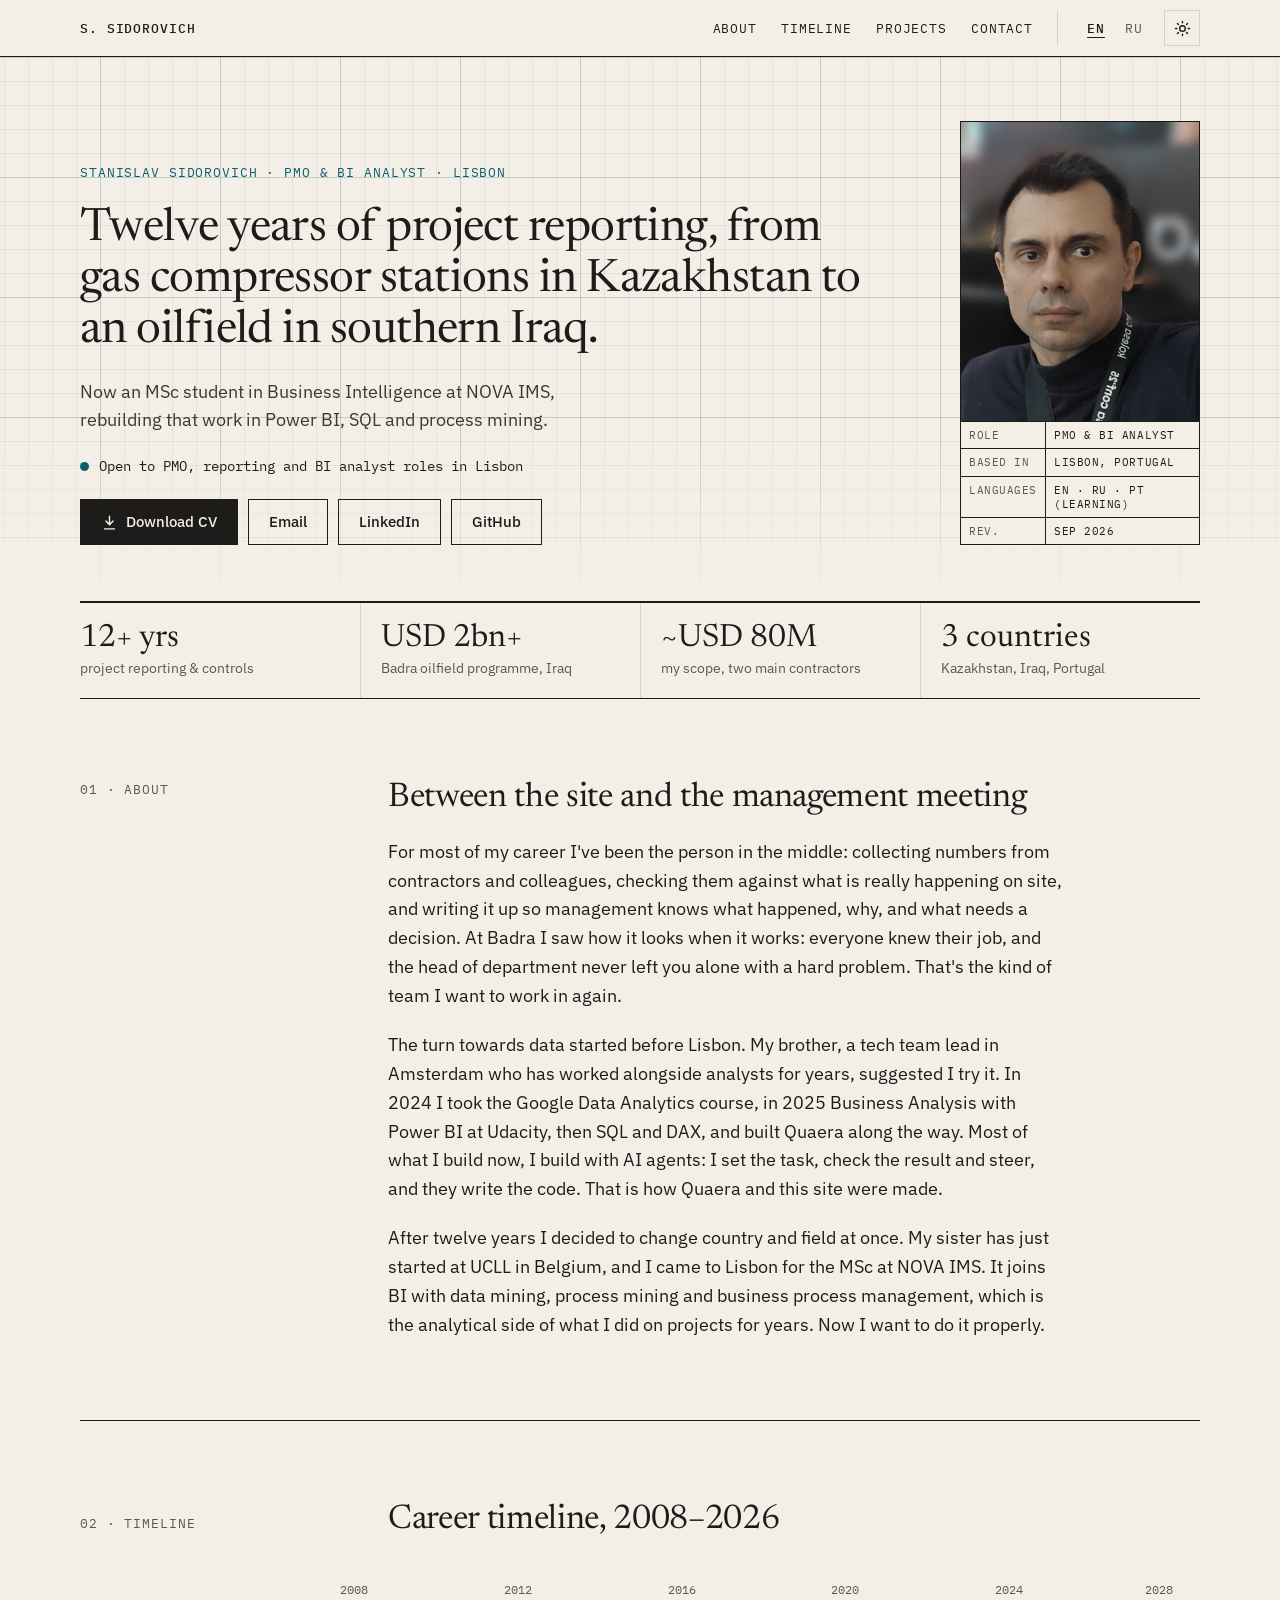
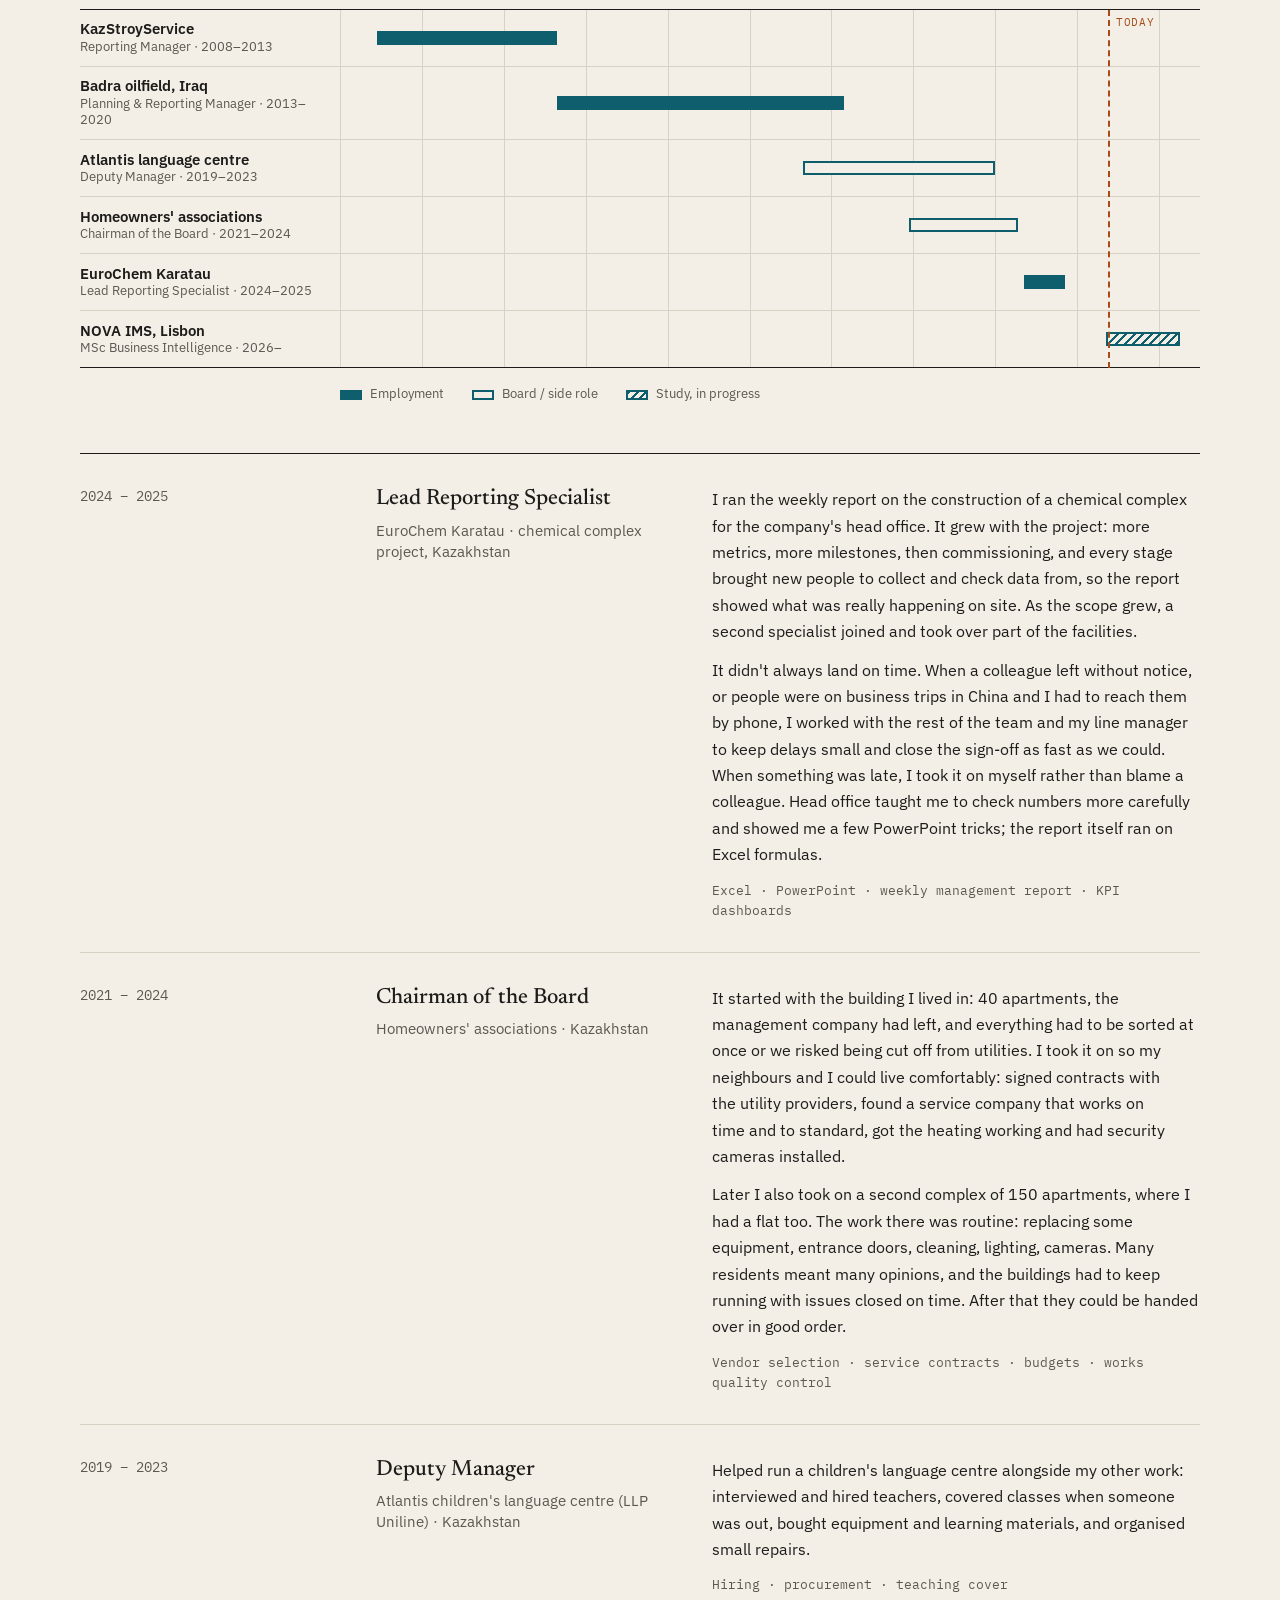
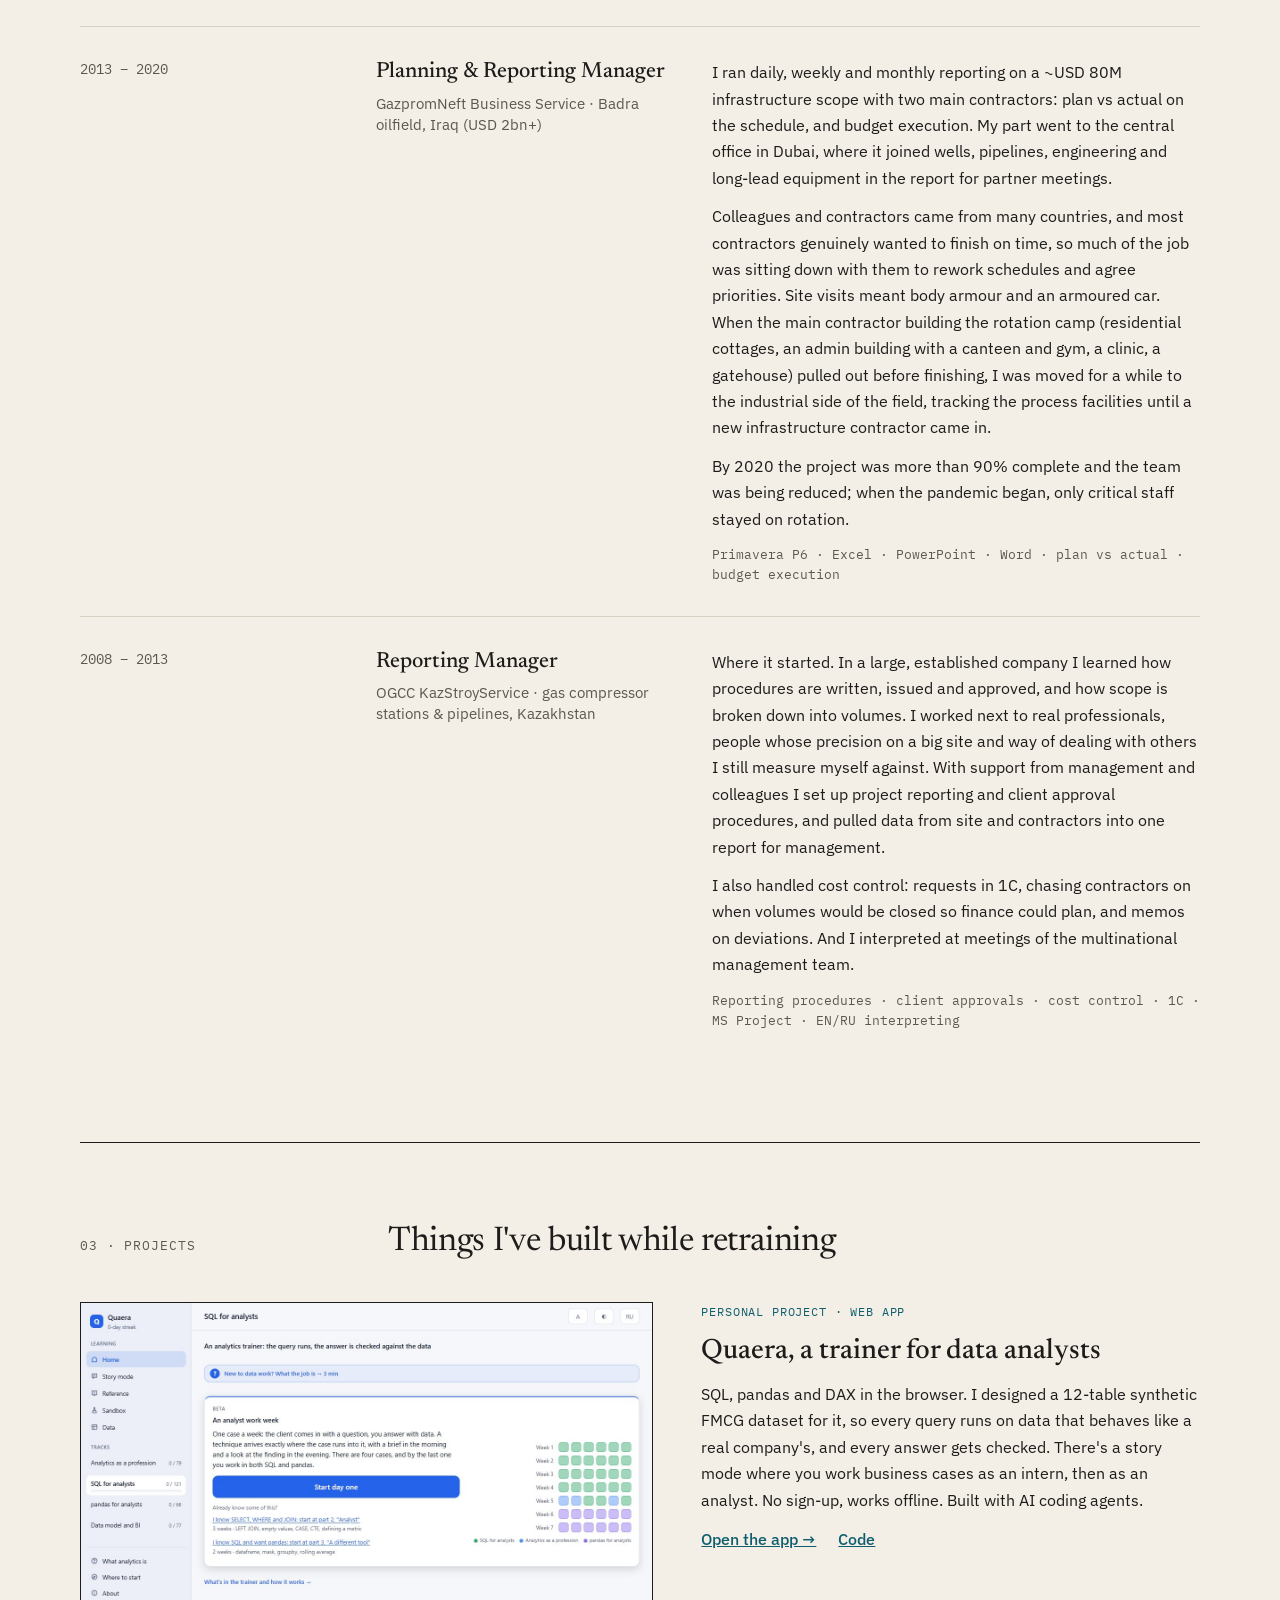
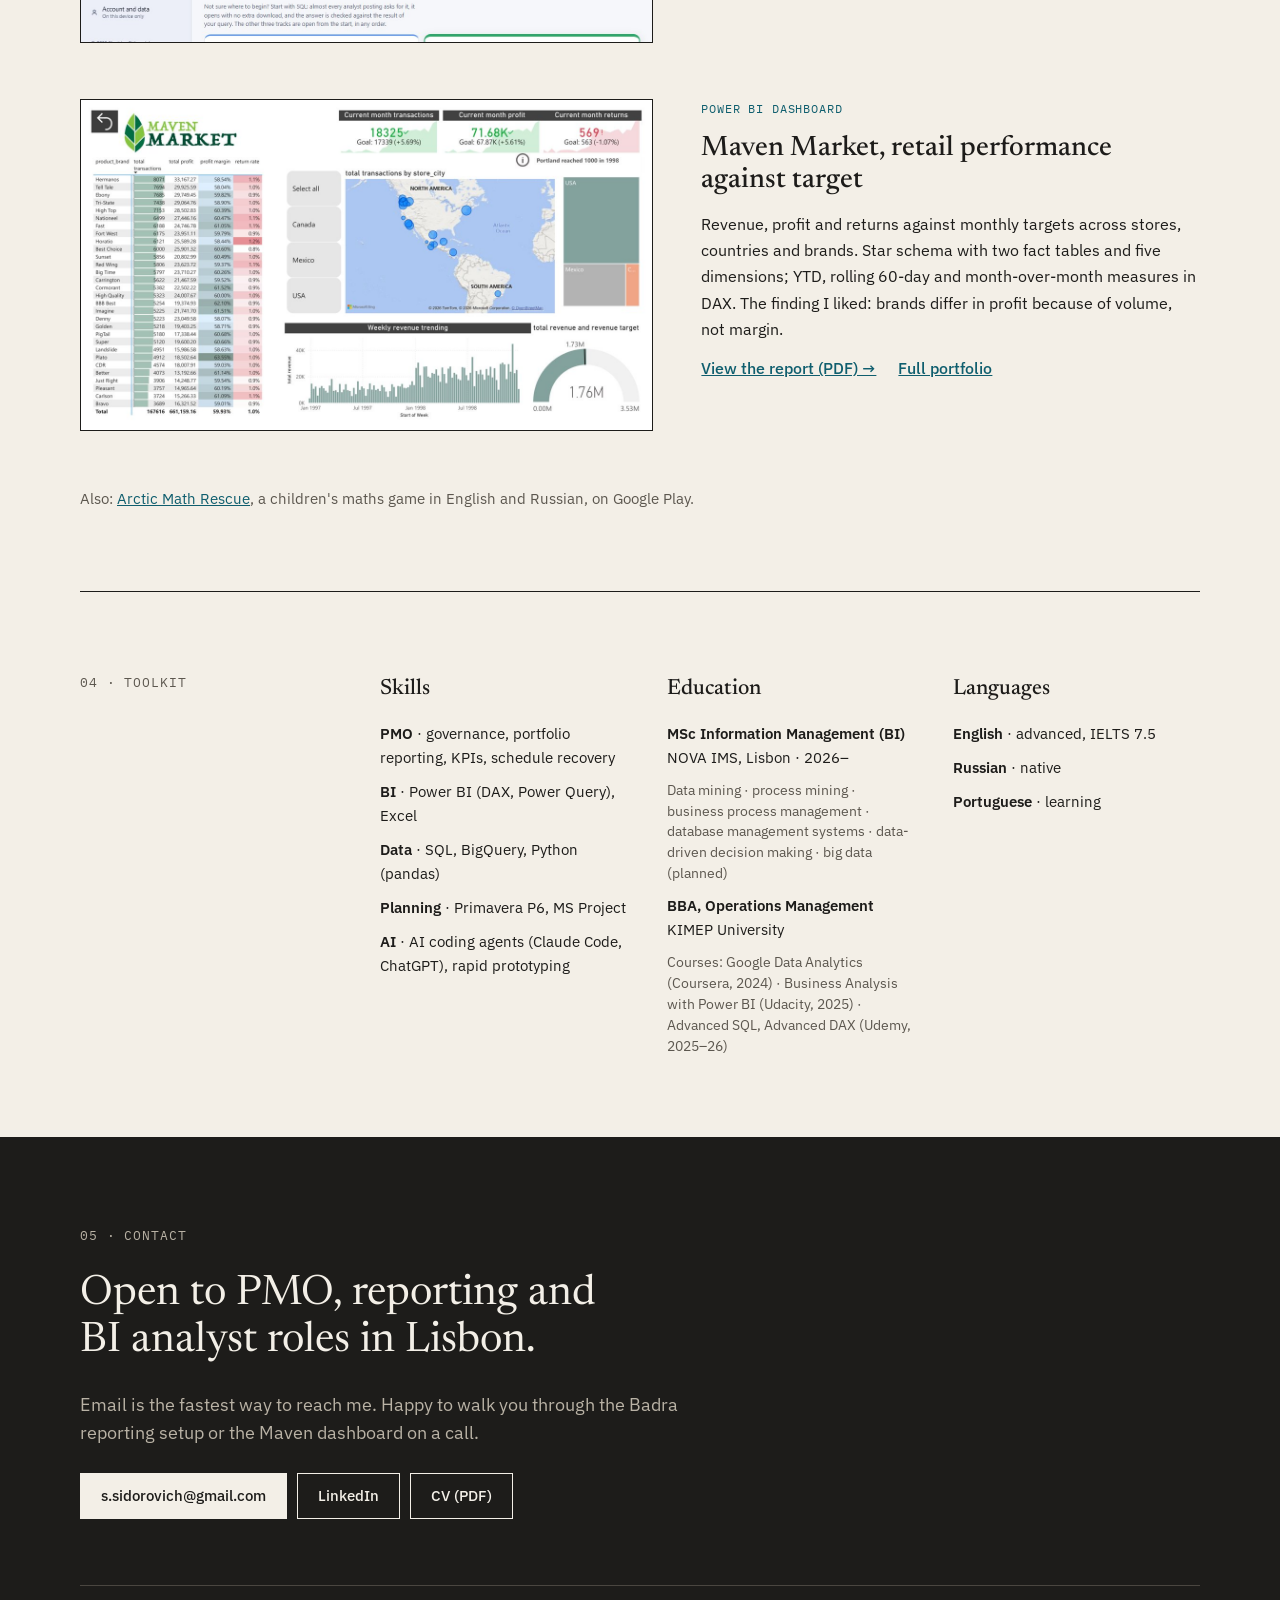
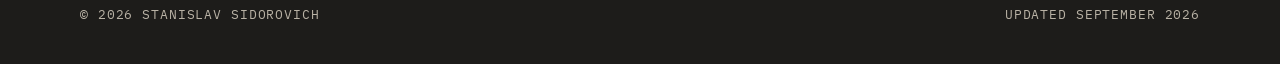
==== index.html @ c68d7210 "Link preview: new og.png with current photo, accurate og:description Co-Authored-By: Claude Opus 5.5" ====
<!doctype html>
<html lang="en">
<head>
<meta charset="utf-8">
<meta name="viewport" content="width=device-width, initial-scale=1">
<title>Stanislav Sidorovich — PMO & BI Analyst, Lisbon</title>
<meta name="description" content="PMO & BI Analyst in Lisbon. 12+ years of project reporting on oil, gas and chemical projects in Kazakhstan and Iraq; now an MSc in Business Intelligence at NOVA IMS.">
<link rel="canonical" href="https://stanislavsidorovich.github.io/">

<!-- Link preview (LinkedIn, WhatsApp, Slack) -->
<meta property="og:type" content="website">
<meta property="og:url" content="https://stanislavsidorovich.github.io/">
<meta property="og:title" content="Stanislav Sidorovich — PMO & BI Analyst">
<meta property="og:description" content="12+ years of project reporting in energy and industry, now in Power BI and SQL. MSc Business Intelligence at NOVA IMS, Lisbon.">
<meta property="og:image" content="https://stanislavsidorovich.github.io/assets/og.png?v=2">
<meta property="og:image:width" content="1200">
<meta property="og:image:height" content="630">
<meta name="twitter:card" content="summary_large_image">

<link rel="icon" href="data:image/svg+xml,%3Csvg xmlns='http://www.w3.org/2000/svg' viewBox='0 0 64 64'%3E%3Crect width='64' height='64' rx='14' fill='%230f5e6e'/%3E%3Ctext x='32' y='42' font-family='Arial,sans-serif' font-size='26' font-weight='700' fill='white' text-anchor='middle'%3ESS%3C/text%3E%3C/svg%3E">

<link rel="alternate" hreflang="en" href="https://stanislavsidorovich.github.io/">
<link rel="alternate" hreflang="ru" href="https://stanislavsidorovich.github.io/ru/">
<script>try{var t=localStorage.getItem('theme');if(t)document.documentElement.dataset.theme=t}catch(e){}</script>
<link rel="preconnect" href="https://fonts.googleapis.com">
<link rel="preconnect" href="https://fonts.gstatic.com" crossorigin>
<link rel="stylesheet" href="https://fonts.googleapis.com/css2?family=Newsreader:ital,opsz,wght@0,6..72,400;0,6..72,500;1,6..72,400&family=IBM+Plex+Sans:wght@400;500;600&family=IBM+Plex+Mono:wght@400;500&display=swap">
<link rel="stylesheet" href="assets/site.css?v=5">
</head>
<body>

<header class="strip">
  <div class="wrap mono">
    <div class="left"><b>S. Sidorovich</b></div>
    <div class="right">
      <nav aria-label="Sections">
        <a href="#about">About</a><a href="#timeline">Timeline</a><a href="#projects">Projects</a><a href="#contact">Contact</a>
      </nav>
      <div class="switches">
        <div class="lang"><span aria-current="page">EN</span><a href="ru/" hreflang="ru" lang="ru">RU</a></div>
        <button class="theme-btn" type="button" aria-label="Dark theme">
          <svg class="sun" viewBox="0 0 24 24" fill="none" stroke="currentColor" stroke-width="2" stroke-linecap="round" aria-hidden="true"><circle cx="12" cy="12" r="4"/><path d="M12 2v2M12 20v2M4.9 4.9l1.4 1.4M17.7 17.7l1.4 1.4M2 12h2M20 12h2M4.9 19.1l1.4-1.4M17.7 6.3l1.4-1.4"/></svg>
          <svg class="moon" viewBox="0 0 24 24" fill="none" stroke="currentColor" stroke-width="2" stroke-linecap="round" stroke-linejoin="round" aria-hidden="true"><path d="M21 12.8A9 9 0 1 1 11.2 3a7 7 0 0 0 9.8 9.8z"/></svg>
        </button>
      </div>
    </div>
  </div>
</header>

<main class="wrap">

  <section class="hero">
    <div class="text">
      <div class="mono kicker">Stanislav Sidorovich · PMO &amp; BI Analyst · Lisbon</div>
      <h1>Twelve years of project reporting, from gas compressor stations in Kazakhstan to an oilfield in southern&nbsp;Iraq.</h1>
      <p class="sub">Now an MSc student in Business Intelligence at NOVA IMS, rebuilding that work in Power BI, SQL and process mining.</p>
      <div class="status">Open to PMO, reporting and BI analyst roles in Lisbon</div>
      <div class="cta">
        <a class="btn primary" href="assets/Stanislav_Sidorovich_CV.pdf?v=2" download>
          <svg viewBox="0 0 24 24" fill="none" stroke="currentColor" stroke-width="2" stroke-linecap="round" stroke-linejoin="round" aria-hidden="true"><path d="M12 3v12m0 0l-5-5m5 5l5-5M5 21h14"/></svg>
          Download CV</a>
        <a class="btn" href="mailto:s.sidorovich@gmail.com">Email</a>
        <a class="btn" href="https://www.linkedin.com/in/stanislavsidorovich" target="_blank" rel="noopener">LinkedIn</a>
        <a class="btn" href="https://github.com/StanislavSidorovich" target="_blank" rel="noopener">GitHub</a>
      </div>
    </div>
    <figure>
      <img src="assets/photo.jpg?v=3" alt="Stanislav Sidorovich" width="800" height="1000">
      <figcaption class="stamp mono">
        <span>Role</span><span>PMO &amp; BI Analyst</span>
        <span>Based in</span><span>Lisbon, Portugal</span>
        <span>Languages</span><span>EN · RU · PT (learning)</span>
        <span>Rev.</span><span>Sep 2026</span>
      </figcaption>
    </figure>
  </section>

  <section class="figures" aria-label="Key figures">
    <div><b>12+ yrs</b><span>project reporting &amp; controls</span></div>
    <div><b>USD 2bn+</b><span>Badra oilfield programme, Iraq</span></div>
    <div><b>~USD 80M</b><span>my scope, two main contractors</span></div>
    <div><b>3 countries</b><span>Kazakhstan, Iraq, Portugal</span></div>
  </section>

  <section class="block first" id="about">
    <div class="about">
      <div class="mono muted">01 · About</div>
      <div class="body">
        <h2>Between the site and the management meeting</h2>
        <p>For most of my career I've been the person in the middle: collecting numbers from contractors and colleagues, checking them against what is really happening on site, and writing it up so management knows what happened, why, and what needs a decision. At Badra I saw how it looks when it works: everyone knew their job, and the head of department never left you alone with a hard problem. That's the kind of team I want to work in again.</p>
        <p>The turn towards data started before Lisbon. My brother, a tech team lead in Amsterdam who has worked alongside analysts for years, suggested I try it. In 2024 I took the Google Data Analytics course, in 2025 Business Analysis with Power BI at Udacity, then SQL and DAX, and built Quaera along the way. Most of what I build now, I build with AI agents: I set the task, check the result and steer, and they write the code. That is how Quaera and this site were made.</p>
        <p>After twelve years I decided to change country and field at once. My sister has just started at UCLL in Belgium, and I came to Lisbon for the MSc at NOVA IMS. It joins BI with data mining, process mining and business process management, which is the analytical side of what I did on projects for years. Now I want to do it properly.</p>
      </div>
    </div>
  </section>

  <section class="block" id="timeline">
    <div class="head">
      <div class="mono muted">02 · Timeline</div>
      <h2>Career timeline, 2008–2026</h2>
    </div>

    <div class="gantt" role="img" aria-label="Career timeline from 2008 to 2026, shown as a Gantt chart. Details follow below.">
      <div class="g-row axis">
        <div class="g-label mono muted" aria-hidden="true"></div>
        <div class="g-track" aria-hidden="true">
          <span style="left:0">2008</span><span style="left:19.05%">2012</span><span style="left:38.1%">2016</span>
          <span style="left:57.14%">2020</span><span style="left:76.19%">2024</span><span style="left:95.24%;transform:translateX(-50%)">2028</span>
        </div>
      </div>
      <div class="g-row">
        <div class="g-label"><b>KazStroyService</b><span>Reporting Manager · 2008–2013</span></div>
        <div class="g-track"><div class="bar" style="left:4.29%;width:20.95%"></div></div>
      </div>
      <div class="g-row">
        <div class="g-label"><b>Badra oilfield, Iraq</b><span>Planning &amp; Reporting Manager · 2013–2020</span></div>
        <div class="g-track"><div class="bar" style="left:25.24%;width:33.33%"></div></div>
      </div>
      <div class="g-row">
        <div class="g-label"><b>Atlantis language centre</b><span>Deputy Manager · 2019–2023</span></div>
        <div class="g-track"><div class="bar board" style="left:53.81%;width:22.38%"></div></div>
      </div>
      <div class="g-row">
        <div class="g-label"><b>Homeowners' associations</b><span>Chairman of the Board · 2021–2024</span></div>
        <div class="g-track"><div class="bar board" style="left:66.19%;width:12.62%"></div></div>
      </div>
      <div class="g-row">
        <div class="g-label"><b>EuroChem Karatau</b><span>Lead Reporting Specialist · 2024–2025</span></div>
        <div class="g-track"><div class="bar" style="left:79.52%;width:4.76%"></div></div>
      </div>
      <div class="g-row last">
        <div class="g-label"><b>NOVA IMS, Lisbon</b><span>MSc Business Intelligence · 2026–</span></div>
        <div class="g-track"><div class="bar study" style="left:89.05%;width:8.57%"></div></div>
      </div>
      <div class="today" aria-hidden="true"><span>Today</span></div>
    </div>
    <div class="legend" aria-hidden="true">
      <div><i></i>Employment</div>
      <div><i class="board"></i>Board / side role</div>
      <div><i class="study"></i>Study, in progress</div>
      <div class="today-key"><i class="today-line"></i>Today</div>
    </div>

    <div class="jobs">
      <article class="job">
        <time>2024 – 2025</time>
        <div><h3>Lead Reporting Specialist</h3><div class="org">EuroChem Karatau · chemical complex project, Kazakhstan</div></div>
        <div class="desc">
          <p>I ran the weekly report on the construction of a chemical complex for the company's head office. It grew with the project: more metrics, more milestones, then commissioning, and every stage brought new people to collect and check data from, so the report showed what was really happening on site. As the scope grew, a second specialist joined and took over part of the facilities.</p>
          <p>It didn't always land on time. When a colleague left without notice, or people were on business trips in China and I had to reach them by phone, I worked with the rest of the team and my line manager to keep delays small and close the sign-off as fast as we could. When something was late, I took it on myself rather than blame a colleague. Head office taught me to check numbers more carefully and showed me a few PowerPoint tricks; the report itself ran on Excel formulas.</p>
          <div class="tools">Excel · PowerPoint · weekly management report · KPI dashboards</div>
        </div>
      </article>
      <article class="job">
        <time>2021 – 2024</time>
        <div><h3>Chairman of the Board</h3><div class="org">Homeowners' associations · Kazakhstan</div></div>
        <div class="desc">
          <p>It started with the building I lived in: 40 apartments, the management company had left, and everything had to be sorted at once or we risked being cut off from utilities. I took it on so my neighbours and I could live comfortably: signed contracts with the utility providers, found a service company that works on time and to standard, got the heating working and had security cameras installed.</p>
          <p>Later I also took on a second complex of 150 apartments, where I had a flat too. The work there was routine: replacing some equipment, entrance doors, cleaning, lighting, cameras. Many residents meant many opinions, and the buildings had to keep running with issues closed on time. After that they could be handed over in good order.</p>
          <div class="tools">Vendor selection · service contracts · budgets · works quality control</div>
        </div>
      </article>
      <article class="job">
        <time>2019 – 2023</time>
        <div><h3>Deputy Manager</h3><div class="org">Atlantis children's language centre (LLP Uniline) · Kazakhstan</div></div>
        <div class="desc">
          <p>Helped run a children's language centre alongside my other work: interviewed and hired teachers, covered classes when someone was out, bought equipment and learning materials, and organised small repairs.</p>
          <div class="tools">Hiring · procurement · teaching cover</div>
        </div>
      </article>
      <article class="job">
        <time>2013 – 2020</time>
        <div><h3>Planning &amp; Reporting Manager</h3><div class="org">GazpromNeft Business Service · Badra oilfield, Iraq (USD 2bn+)</div></div>
        <div class="desc">
          <p>I ran daily, weekly and monthly reporting on a ~USD 80M infrastructure scope with two main contractors: plan vs actual on the schedule, and budget execution. My part went to the central office in Dubai, where it joined wells, pipelines, engineering and long-lead equipment in the report for partner meetings.</p>
          <p>Colleagues and contractors came from many countries, and most contractors genuinely wanted to finish on time, so much of the job was sitting down with them to rework schedules and agree priorities. Site visits meant body armour and an armoured car. When the main contractor building the rotation camp (residential cottages, an admin building with a canteen and gym, a clinic, a gatehouse) pulled out before finishing, I was moved for a while to the industrial side of the field, tracking the process facilities until a new infrastructure contractor came in.</p>
          <p>By 2020 the project was more than 90% complete and the team was being reduced; when the pandemic began, only critical staff stayed on rotation.</p>
          <div class="tools">Primavera P6 · Excel · PowerPoint · Word · plan vs actual · budget execution</div>
        </div>
      </article>
      <article class="job">
        <time>2008 – 2013</time>
        <div><h3>Reporting Manager</h3><div class="org">OGCC KazStroyService · gas compressor stations &amp; pipelines, Kazakhstan</div></div>
        <div class="desc">
          <p>Where it started. In a large, established company I learned how procedures are written, issued and approved, and how scope is broken down into volumes. I worked next to real professionals, people whose precision on a big site and way of dealing with others I still measure myself against. With support from management and colleagues I set up project reporting and client approval procedures, and pulled data from site and contractors into one report for management.</p>
          <p>I also handled cost control: requests in 1C, chasing contractors on when volumes would be closed so finance could plan, and memos on deviations. And I interpreted at meetings of the multinational management team.</p>
          <div class="tools">Reporting procedures · client approvals · cost control · 1C · MS Project · EN/RU interpreting</div>
        </div>
      </article>
    </div>
  </section>

  <section class="block" id="projects">
    <div class="head">
      <div class="mono muted">03 · Projects</div>
      <h2>Things I've built while retraining</h2>
    </div>

    <article class="project">
      <a href="https://quaera.app" target="_blank" rel="noopener"><img src="assets/quaera.jpg" alt="Quaera app home screen with SQL, pandas and data-model tracks" loading="lazy" width="1280" height="760"></a>
      <div class="desc">
        <div class="mono">Personal project · web app</div>
        <h3>Quaera, a trainer for data analysts</h3>
        <p>SQL, pandas and DAX in the browser. I designed a 12-table synthetic FMCG dataset for it, so every query runs on data that behaves like a real company's, and every answer gets checked. There's a story mode where you work business cases as an intern, then as an analyst. No sign-up, works offline. Built with AI coding agents.</p>
        <div class="links">
          <a href="https://quaera.app" target="_blank" rel="noopener">Open the app →</a>
          <a href="https://github.com/StanislavSidorovich/Quaera" target="_blank" rel="noopener">Code</a>
        </div>
      </div>
    </article>

    <article class="project">
      <a href="https://github.com/StanislavSidorovich/analytics-portfolio/tree/main/PowerBI/Maven-Market-Dashboard" target="_blank" rel="noopener"><img src="assets/maven.jpg" alt="Maven Market Power BI dashboard with KPI cards, revenue trend, map and brand table" loading="lazy" width="1200" height="694"></a>
      <div class="desc">
        <div class="mono">Power BI dashboard</div>
        <h3>Maven Market, retail performance against target</h3>
        <p>Revenue, profit and returns against monthly targets across stores, countries and brands. Star schema with two fact tables and five dimensions; YTD, rolling 60-day and month-over-month measures in DAX. The finding I liked: brands differ in profit because of volume, not margin.</p>
        <div class="links">
          <a href="https://github.com/StanislavSidorovich/analytics-portfolio/blob/main/PowerBI/Maven-Market-Dashboard/maven_market_dashboard.pdf" target="_blank" rel="noopener">View the report (PDF) →</a>
          <a href="https://github.com/StanislavSidorovich/analytics-portfolio" target="_blank" rel="noopener">Full portfolio</a>
        </div>
      </div>
    </article>

    <p class="also">Also: <a href="https://play.google.com/store/apps/details?id=com.arcticmathrescue.game" target="_blank" rel="noopener">Arctic Math Rescue</a>, a children's maths game in English and Russian, on Google Play.</p>
  </section>

  <section class="block">
    <div class="toolkit">
      <div class="mono muted">04 · Toolkit</div>
      <div class="col">
        <h3>Skills</h3>
        <span><b>PMO</b> · governance, portfolio reporting, KPIs, schedule recovery</span>
        <span><b>BI</b> · Power BI (DAX, Power Query), Excel</span>
        <span><b>Data</b> · SQL, BigQuery, Python (pandas)</span>
        <span><b>Planning</b> · Primavera P6, MS Project</span>
        <span><b>AI</b> · AI coding agents (Claude Code, ChatGPT), rapid prototyping</span>
      </div>
      <div class="col">
        <h3>Education</h3>
        <span><b>MSc Information Management (BI)</b><br>NOVA IMS, Lisbon · 2026–</span>
        <span class="small">Data mining · process mining · business process management · database management systems · data-driven decision making · big data (planned)</span>
        <span><b>BBA, Operations Management</b><br>KIMEP University</span>
        <span class="small">Courses: Google Data Analytics (Coursera, 2024) · Business Analysis with Power BI (Udacity, 2025) · Advanced SQL, Advanced DAX (Udemy, 2025–26)</span>
      </div>
      <div class="col">
        <h3>Languages</h3>
        <span><b>English</b> · advanced, IELTS 7.5</span>
        <span><b>Russian</b> · native</span>
        <span><b>Portuguese</b> · learning</span>
      </div>
    </div>
  </section>

</main>

<section class="contact" id="contact">
  <div class="wrap">
    <div class="mono">05 · Contact</div>
    <h2>Open to PMO, reporting and BI analyst roles in Lisbon.</h2>
    <p>Email is the fastest way to reach me. Happy to walk you through the Badra reporting setup or the Maven dashboard on a call.</p>
    <div class="cta">
      <a class="btn primary" href="mailto:s.sidorovich@gmail.com">s.sidorovich@gmail.com</a>
      <a class="btn" href="https://www.linkedin.com/in/stanislavsidorovich" target="_blank" rel="noopener">LinkedIn</a>
      <a class="btn" href="assets/Stanislav_Sidorovich_CV.pdf?v=2" download>CV (PDF)</a>
    </div>
    <footer class="mono">
      <span>© 2026 Stanislav Sidorovich</span>
      <span>Updated September 2026</span>
    </footer>
  </div>
</section>

<script src="assets/site.js?v=4" defer></script>

<!-- Analytics (optional): create a free account at goatcounter.com with code "sidorovich", then uncomment:
<script data-goatcounter="https://sidorovich.goatcounter.com/count" async src="//gc.zgo.at/count.js"></script>
-->
</body>
</html>
---- assets/site.css ----
:root{
  --bg:#F3EFE7; --ink:#1D1C1A; --text-2:#3B3833; --muted:#5C574F; --rule:#D8D1C4;
  --accent:#0F5E6E; --accent-hover:#0A4652; --today:#A84B17;
  --inv-bg:#1D1C1A; --inv-ink:#F3EFE7; --inv-muted:#B9B2A5; --inv-rule:#4A4640;
  --serif:"Newsreader",Georgia,serif;
  --sans:"IBM Plex Sans","Helvetica Neue",Arial,sans-serif;
  --mono:"IBM Plex Mono",Consolas,monospace;
  --label-w:260px;
  --grid-major:color-mix(in srgb,var(--accent) 17%,transparent);
  --grid-minor:color-mix(in srgb,var(--accent) 8%,transparent);
  color-scheme:light;
}
:root[lang="ru"]{--serif:"Literata",Georgia,serif}
@media (prefers-color-scheme: dark){
  :root:not([data-theme="light"]){
    --bg:#161513; --ink:#ECE7DD; --text-2:#CFC8BC; --muted:#A39C90; --rule:#34312C;
    --accent:#5FB3C4; --accent-hover:#86C9D6; --today:#E08A55;
    --inv-bg:#ECE7DD; --inv-ink:#161513; --inv-muted:#5C574F; --inv-rule:#C9C2B6;
    color-scheme:dark;
  }
}
:root[data-theme="dark"]{
  --bg:#161513; --ink:#ECE7DD; --text-2:#CFC8BC; --muted:#A39C90; --rule:#34312C;
  --accent:#5FB3C4; --accent-hover:#86C9D6; --today:#E08A55;
  --inv-bg:#ECE7DD; --inv-ink:#161513; --inv-muted:#5C574F; --inv-rule:#C9C2B6;
  color-scheme:dark;
}
*{box-sizing:border-box}
html{scroll-behavior:smooth}
body{margin:0;overflow-x:clip;background:var(--bg);color:var(--ink);font:16px/1.6 var(--sans);-webkit-font-smoothing:antialiased}
a{color:var(--accent)}
a:hover{color:var(--accent-hover)}
p{margin:0;text-wrap:pretty}
h1,h2,h3{margin:0;font-family:var(--serif);font-weight:400}
.wrap{max-width:1200px;margin:0 auto;padding:0 40px}
.mono{font-family:var(--mono);font-size:12.5px;letter-spacing:.07em;text-transform:uppercase}
.muted{color:var(--muted)}

/* Report strip */
.strip{border-bottom:1px solid var(--ink)}
.strip .wrap{height:56px;display:flex;align-items:center;justify-content:space-between;gap:20px}
.strip .left,.strip .right{display:flex;gap:24px;align-items:center}
.strip b{font-weight:500}
.strip nav{display:flex;gap:24px}
.strip nav a{color:var(--ink);text-decoration:none}
.strip nav a:hover{color:var(--accent)}
.switches{display:flex;gap:12px;align-items:center;padding-left:20px;border-left:1px solid var(--rule)}
.lang{display:flex;gap:2px}
.lang a,.lang span{display:inline-flex;align-items:center;justify-content:center;min-width:36px;min-height:36px;padding:0 6px;text-decoration:none;color:var(--muted)}
.lang a:hover{color:var(--ink)}
.lang [aria-current]{color:var(--ink);font-weight:500;text-decoration:underline;text-underline-offset:4px}
.theme-btn{display:inline-flex;align-items:center;justify-content:center;width:36px;height:36px;padding:0;
  background:none;border:1px solid var(--rule);color:var(--ink);cursor:pointer}
.theme-btn:hover{border-color:var(--ink)}
.theme-btn svg{width:17px;height:17px}
.theme-btn .moon{display:none}
:root[data-theme="dark"] .theme-btn .sun{display:none}
:root[data-theme="dark"] .theme-btn .moon{display:block}
@media (prefers-color-scheme: dark){
  :root:not([data-theme="light"]) .theme-btn .sun{display:none}
  :root:not([data-theme="light"]) .theme-btn .moon{display:block}
}

/* Hero */
.hero{position:relative;padding:64px 0 56px;display:grid;grid-template-columns:minmax(0,1fr) 240px;gap:64px;align-items:end}
.hero .text{display:flex;flex-direction:column;gap:22px}
.kicker{color:var(--accent)}
.hero h1{font-size:46px;line-height:1.1;letter-spacing:-.012em;max-width:30ch}
:root[lang="ru"] .hero h1{font-size:40px;letter-spacing:-.005em}
.hero .sub{font-size:18px;line-height:1.55;color:var(--text-2);max-width:46ch}
.status{display:flex;align-items:center;gap:10px;font-family:var(--mono);font-size:13.5px}
.status::before{content:"";width:9px;height:9px;border-radius:50%;background:var(--accent);flex:none}
.cta{display:flex;flex-wrap:wrap;gap:10px}
.btn{display:inline-flex;align-items:center;justify-content:center;gap:8px;min-height:46px;padding:0 20px;
  border:1px solid var(--ink);color:var(--ink);text-decoration:none;font-weight:500;font-size:15px}
.btn:hover{background:var(--ink);color:var(--bg)}
.btn.primary{background:var(--ink);color:var(--bg)}
.btn.primary:hover{background:var(--accent);border-color:var(--accent);color:var(--bg)}
.btn svg{width:17px;height:17px;flex:none}
.hero::before{content:"";position:absolute;z-index:-1;top:0;bottom:0;left:calc(50% - 50vw);right:calc(50% - 50vw);
  background-image:
    linear-gradient(to right,var(--grid-major) 1px,transparent 1px),
    linear-gradient(to bottom,var(--grid-major) 1px,transparent 1px),
    linear-gradient(to right,var(--grid-minor) 1px,transparent 1px),
    linear-gradient(to bottom,var(--grid-minor) 1px,transparent 1px);
  background-size:120px 120px,120px 120px,24px 24px,24px 24px;
  background-position:center top;
  -webkit-mask-image:linear-gradient(to bottom,#000 70%,transparent);mask-image:linear-gradient(to bottom,#000 70%,transparent)}
.hero figure{margin:0;display:flex;flex-direction:column;gap:0}
.stamp{display:grid;grid-template-columns:auto 1fr;border:1.5px solid var(--ink);border-top:0;background:var(--bg);
  font-size:11px;letter-spacing:.05em;line-height:1.3}
.stamp span{padding:6px 8px;border-top:1px solid var(--ink)}
.stamp span:nth-child(odd){color:var(--muted);border-right:1px solid var(--ink)}
.hero img{width:240px;height:300px;object-fit:cover;display:block;filter:saturate(.5) contrast(1.03);border:1.5px solid var(--ink);border-bottom:0}

/* Key figures */
.figures{border-top:2px solid var(--ink);border-bottom:1px solid var(--ink);display:grid;grid-template-columns:repeat(4,minmax(0,1fr))}
.figures div{padding:18px 20px 20px;border-left:1px solid var(--rule);display:flex;flex-direction:column;gap:2px}
.figures div:first-child{border-left:0;padding-left:0}
.figures b{font-family:var(--serif);font-weight:400;font-size:32px;line-height:1.1}
.figures span{font-size:13.5px;color:var(--muted);line-height:1.4}

/* Sections */
section.block{padding:80px 0;border-top:1px solid var(--ink)}
section.block.first{border-top:0}
.head{display:grid;grid-template-columns:var(--label-w) minmax(0,1fr);gap:48px;align-items:baseline;margin-bottom:40px}
.head h2{font-size:34px;line-height:1.15;letter-spacing:-.01em}
.about{display:grid;grid-template-columns:var(--label-w) minmax(0,1fr);gap:48px}
.about .body{display:flex;flex-direction:column;gap:20px;max-width:680px}
.about h2{font-size:34px;line-height:1.15;letter-spacing:-.01em}
.about p{font-size:17.5px;line-height:1.65}

/* Gantt */
.gantt{position:relative}
.g-row{display:grid;grid-template-columns:var(--label-w) minmax(0,1fr);border-bottom:1px solid var(--rule)}
.g-row.axis{border-bottom:1px solid var(--ink);height:30px}
.g-row.last{border-bottom:1px solid var(--ink)}
.g-label{display:flex;flex-direction:column;justify-content:center;line-height:1.3;padding:10px 12px 10px 0}
.g-label b{font-weight:600;font-size:14.5px}
.g-label span{font-size:13px;color:var(--muted)}
.g-track{position:relative;min-height:56px;
  background-image:repeating-linear-gradient(to right,var(--rule) 0 1px,transparent 1px 9.5238%)}
.axis .g-track{min-height:0;background:none;font-family:var(--mono);font-size:12px;color:var(--muted)}
.axis .g-track span{position:absolute;top:0}
.bar{position:absolute;top:50%;height:14px;margin-top:-7px;background:var(--accent)}
.bar.board{border:2px solid var(--accent);background:var(--bg)}
.bar.study{border:2px solid var(--accent);background:repeating-linear-gradient(135deg,var(--accent) 0 2px,transparent 2px 6px)}
.today{position:absolute;top:30px;bottom:0;left:calc(var(--label-w) + (100% - var(--label-w)) * .8929);border-left:2px dashed var(--today)}
.today span{position:absolute;left:6px;top:4px;font-family:var(--mono);font-size:11px;letter-spacing:.06em;text-transform:uppercase;color:var(--today)}
.legend{display:flex;flex-wrap:wrap;gap:8px 28px;margin:16px 0 0 var(--label-w);font-size:13px;color:var(--muted)}
.legend div{display:flex;align-items:center;gap:8px}
.legend i{display:inline-block;width:22px;height:10px;background:var(--accent)}
.legend i.board{border:2px solid var(--accent);background:none}
.legend .today-key{display:none}
.legend i.today-line{width:0;height:12px;background:none;border-left:2px dashed var(--today)}
.legend i.study{border:2px solid var(--accent);background:repeating-linear-gradient(135deg,var(--accent) 0 2px,transparent 2px 6px)}

/* Jobs */
.jobs{margin-top:48px;border-top:1px solid var(--ink)}
.job{display:grid;grid-template-columns:var(--label-w) 300px minmax(0,1fr);gap:36px;padding:32px 0;border-bottom:1px solid var(--rule)}
.job:last-child{border-bottom:0}
.job time{font-family:var(--mono);font-size:13.5px;color:var(--muted);font-variant-numeric:tabular-nums}
.job h3{font-weight:500;font-size:22px;line-height:1.25}
.job .org{font-size:14.5px;color:var(--muted);line-height:1.45;margin-top:6px}
.job .desc{display:flex;flex-direction:column;gap:12px}
.job p{font-size:16px;line-height:1.65}
.tools{font-family:var(--mono);font-size:12.5px;color:var(--muted)}

/* Projects */
.project{display:grid;grid-template-columns:minmax(0,1.15fr) minmax(0,1fr);gap:48px;align-items:start;margin-bottom:56px}
.project img{width:100%;height:auto;display:block;border:1px solid var(--ink)}
.project .desc{display:flex;flex-direction:column;gap:14px}
.project .mono{color:var(--accent);font-size:12px}
.project h3{font-weight:500;font-size:28px;line-height:1.15}
.project p{font-size:16px;line-height:1.65}
.links{display:flex;flex-wrap:wrap;gap:22px;font-weight:500;font-size:15.5px}
.also{font-size:15px;color:var(--muted)}

/* Toolkit */
.toolkit{display:grid;grid-template-columns:var(--label-w) repeat(3,minmax(0,1fr));gap:40px}
.toolkit .col{display:flex;flex-direction:column;gap:10px;font-size:15px}
.toolkit h3{font-weight:500;font-size:22px;margin-bottom:4px}
.toolkit b{font-weight:600}
.toolkit .small{font-size:13.5px;line-height:1.55;color:var(--muted)}

/* Contact */
.contact{background:var(--inv-bg);color:var(--inv-ink);padding:88px 0 40px}
.contact .wrap{display:flex;flex-direction:column;gap:26px}
.contact .mono{color:var(--inv-muted)}
.contact h2{font-size:42px;line-height:1.12;max-width:22ch}
.contact p{font-size:17.5px;line-height:1.6;color:var(--inv-muted);max-width:56ch}
.contact .btn{border-color:var(--inv-ink);color:var(--inv-ink)}
.contact .btn:hover,.contact .btn.primary{background:var(--inv-ink);color:var(--inv-bg)}
.contact .btn.primary:hover{background:var(--accent);border-color:var(--accent)}
.contact footer{margin-top:40px;padding-top:18px;border-top:1px solid var(--inv-rule);display:flex;justify-content:space-between;gap:12px;flex-wrap:wrap;color:var(--inv-muted)}

@media (max-width:960px){
  :root{--label-w:200px}
  .strip nav{display:none}
  .job{grid-template-columns:var(--label-w) minmax(0,1fr)}
  .job .desc{grid-column:2}
  .toolkit{grid-template-columns:repeat(3,minmax(0,1fr))}
  .toolkit > .mono{grid-column:1 / -1}
}
@media (max-width:720px){
  :root{--label-w:0px}
  .wrap{padding:0 16px}
  .strip .status-text{display:none}
  .switches{padding-left:0;border-left:0}
  .hero{grid-template-columns:1fr;gap:24px;padding:36px 0 40px}
  .hero figure{order:-1;flex-direction:row;align-items:end;gap:14px}
  .hero img{width:96px;height:120px;flex:none;border-bottom:1.5px solid var(--ink)}
  .hero figure{align-items:stretch;gap:12px}
  .stamp{flex:1;border-top:1.5px solid var(--ink);align-content:start}
  .stamp span:nth-child(-n+2){border-top:0}
  .hero h1,:root[lang="ru"] .hero h1{font-size:30px}
  .hero .sub{font-size:16.5px}
  .btn{flex:1 1 40%}
  .figures{grid-template-columns:repeat(2,minmax(0,1fr))}
  .figures div{padding:14px 12px 14px 14px}
  .figures div:nth-child(odd){border-left:0;padding-left:0}
  .figures div:nth-child(-n+2){border-bottom:1px solid var(--rule)}
  .figures b{font-size:26px}
  section.block{padding:56px 0}
  .head,.about{grid-template-columns:1fr;gap:12px}
  .head h2,.about h2{font-size:28px}
  .about p{font-size:16.5px}
  .g-row{grid-template-columns:1fr}
  .axis .g-label{display:none}
  .g-label{flex-direction:row;flex-wrap:wrap;justify-content:flex-start;align-items:baseline;gap:0 6px;padding:10px 0 6px}
  .today span{display:none}
  .legend .today-key{display:flex}
  .g-track{min-height:24px;margin-bottom:10px}
  .legend{margin-left:0}
  .job{grid-template-columns:1fr;gap:8px;padding:26px 0}
  .job .desc{grid-column:auto;margin-top:6px}
  .project{grid-template-columns:1fr;gap:20px;margin-bottom:44px}
  .project h3{font-size:24px}
  .toolkit{grid-template-columns:1fr;gap:32px}
  .contact{padding:64px 0 32px}
  .contact h2{font-size:30px}
}
@media print{.cta,.strip nav,.switches{display:none}.contact{background:none;color:#000}}
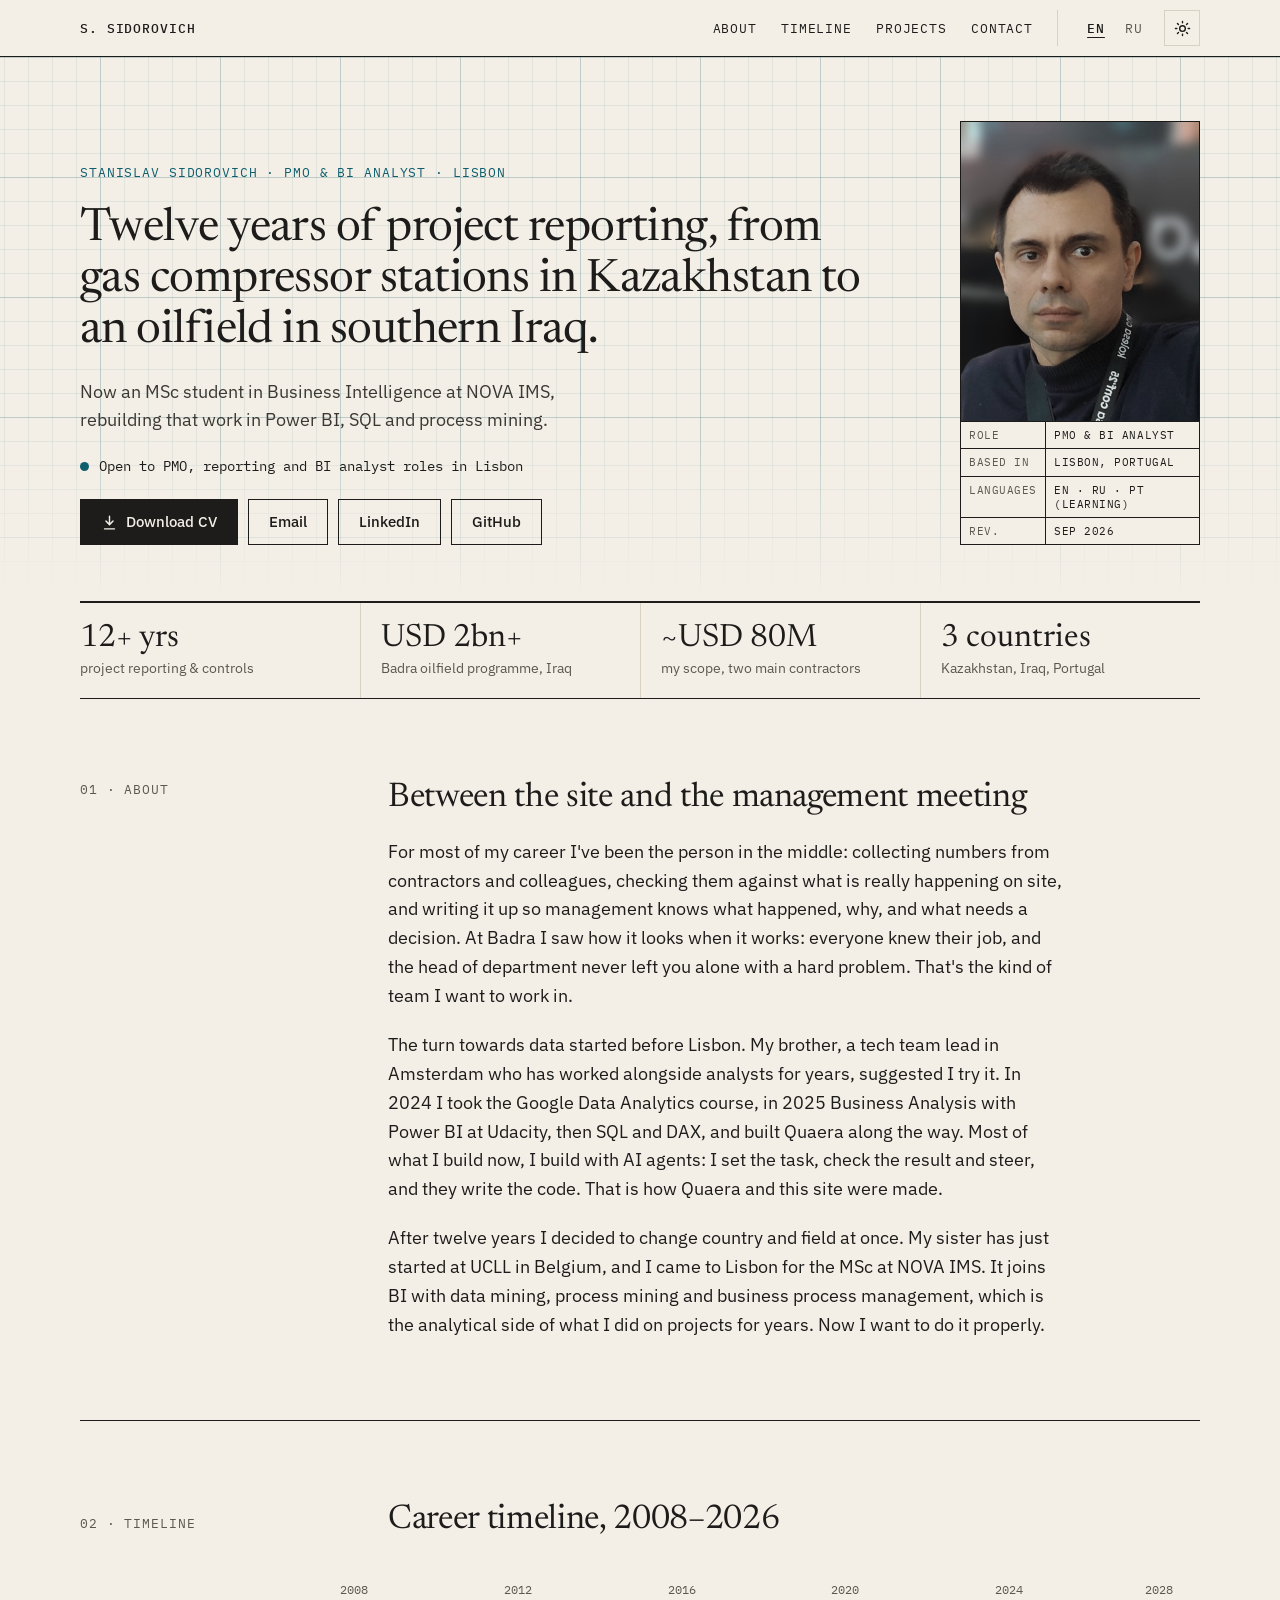
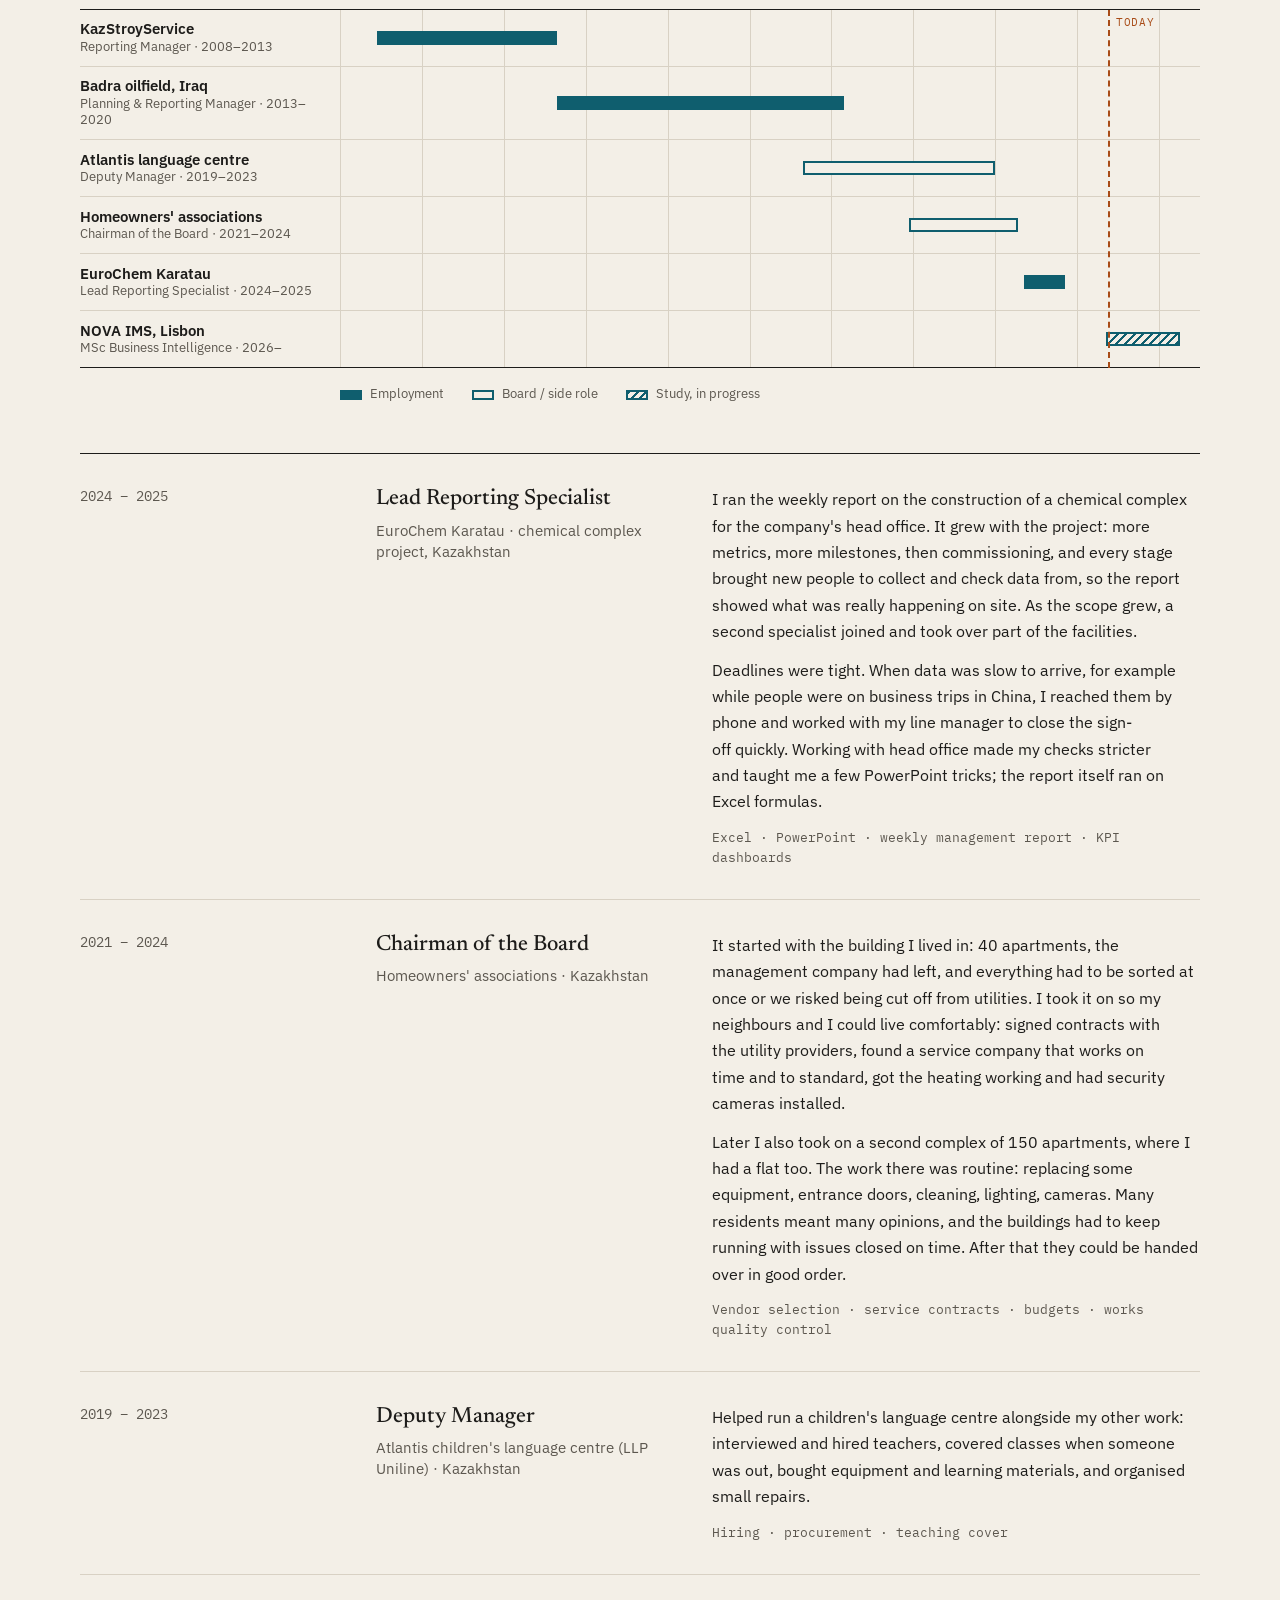
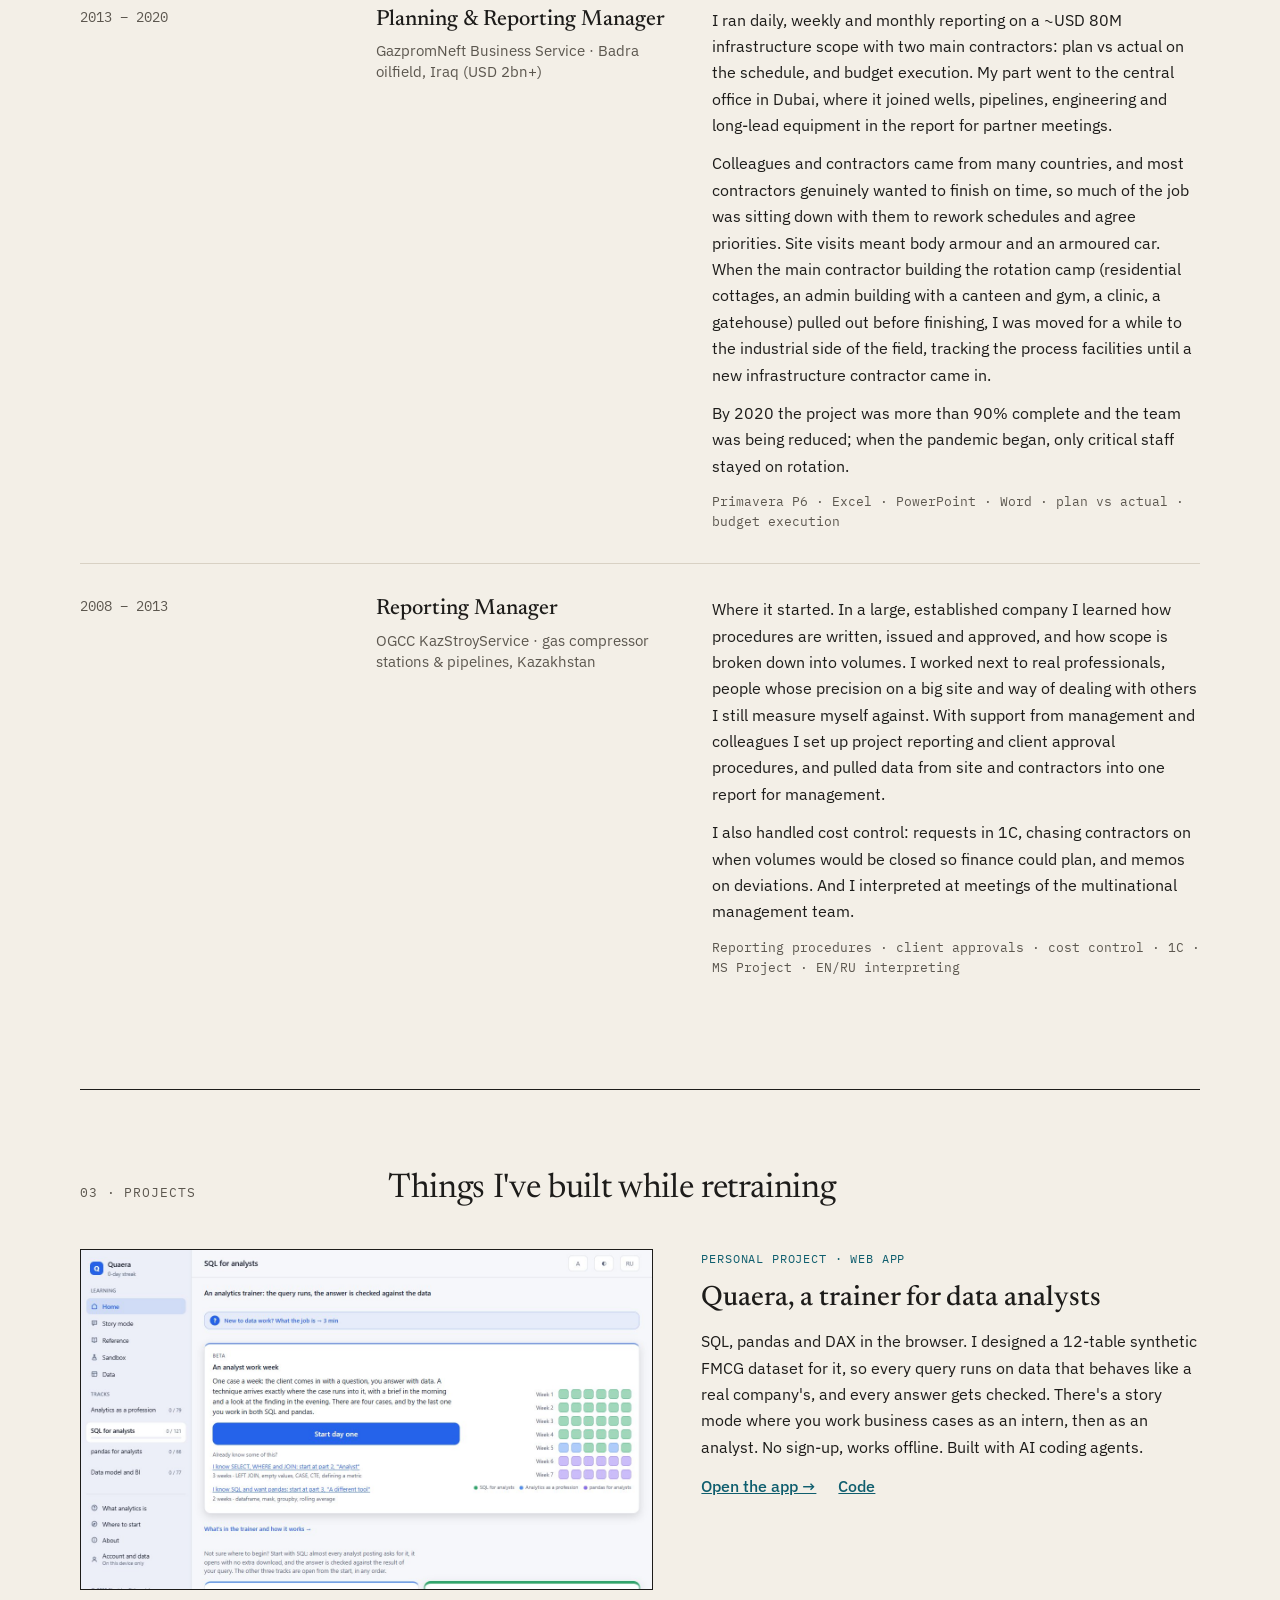
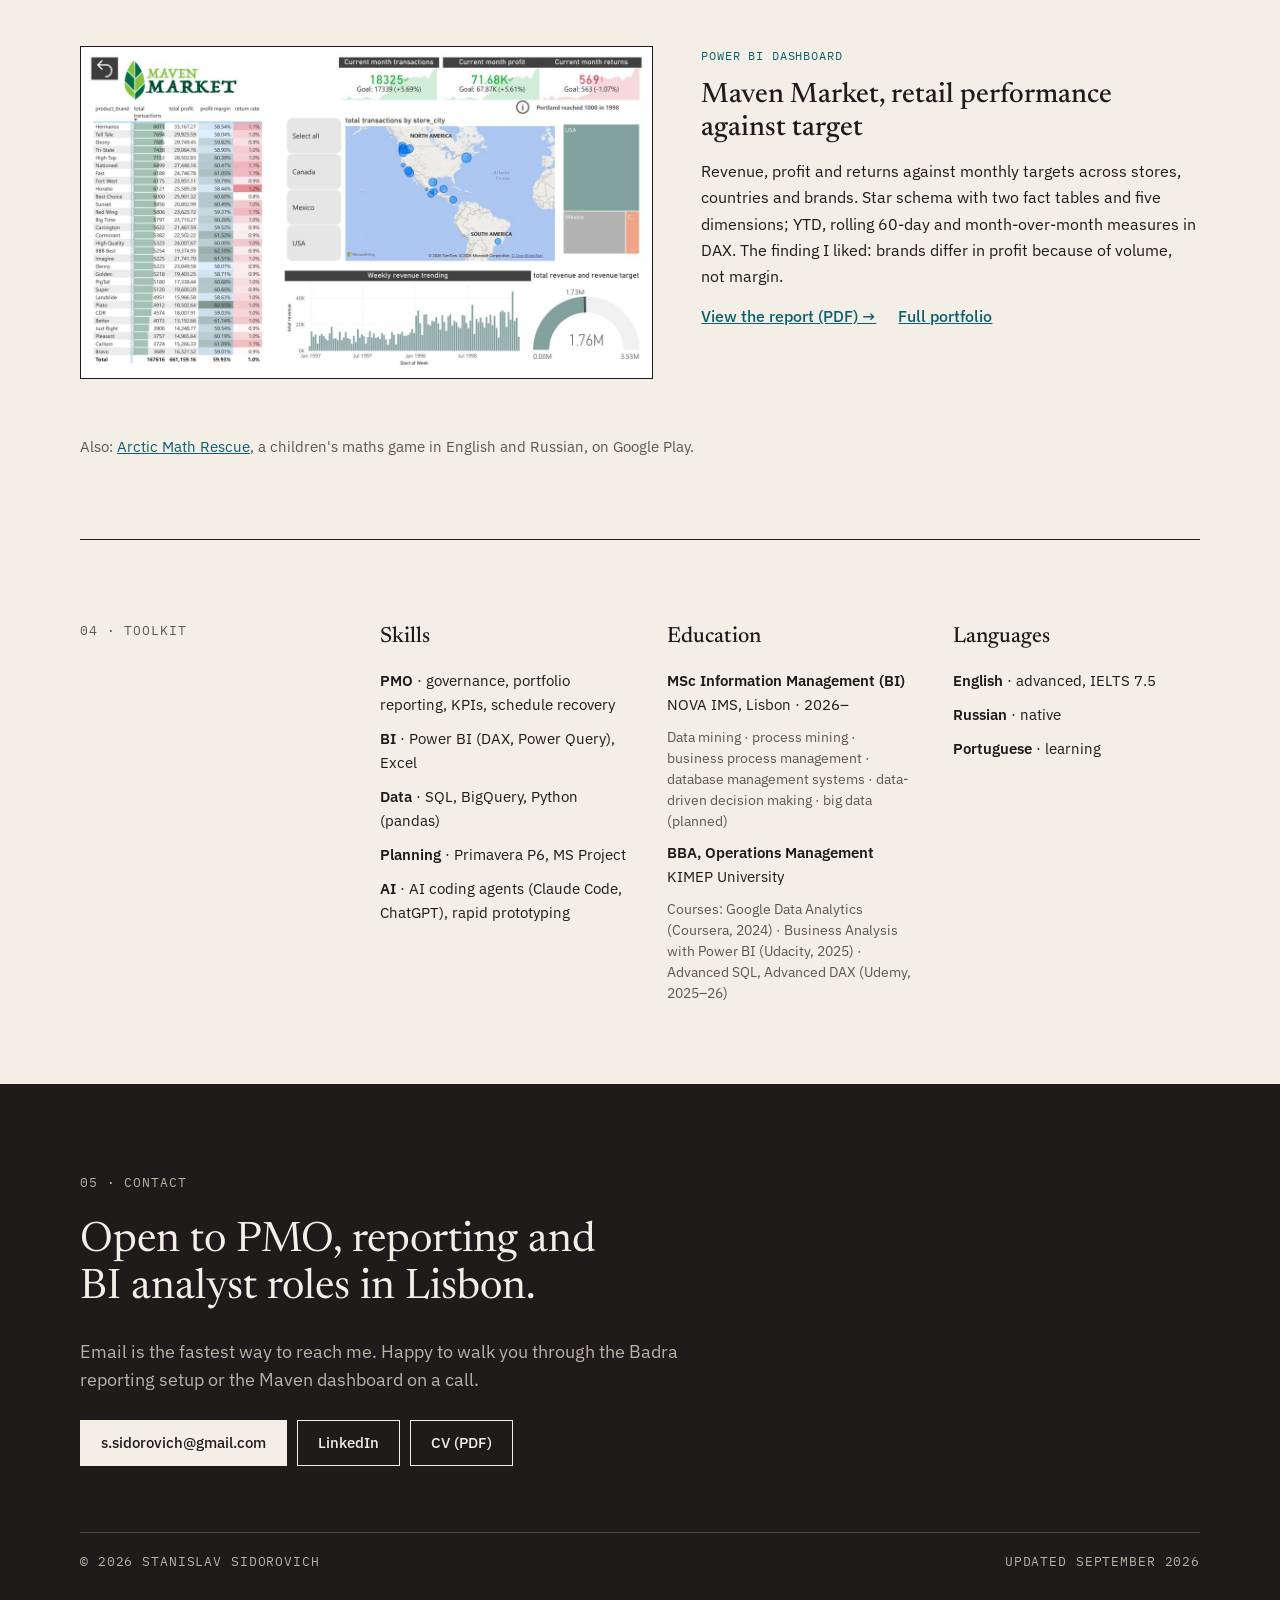
==== commit 66474c34: "Neutral wording for EuroChem and About sections Remove lines that could read badly to former colleag" ====
--- a/index.html
+++ b/index.html
@@ -87,7 +87,7 @@
       <div class="mono muted">01 · About</div>
       <div class="body">
         <h2>Between the site and the management meeting</h2>
-        <p>For most of my career I've been the person in the middle: collecting numbers from contractors and colleagues, checking them against what is really happening on site, and writing it up so management knows what happened, why, and what needs a decision. At Badra I saw how it looks when it works: everyone knew their job, and the head of department never left you alone with a hard problem. That's the kind of team I want to work in again.</p>
+        <p>For most of my career I've been the person in the middle: collecting numbers from contractors and colleagues, checking them against what is really happening on site, and writing it up so management knows what happened, why, and what needs a decision. At Badra I saw how it looks when it works: everyone knew their job, and the head of department never left you alone with a hard problem. That's the kind of team I want to work in.</p>
         <p>The turn towards data started before Lisbon. My brother, a tech team lead in Amsterdam who has worked alongside analysts for years, suggested I try it. In 2024 I took the Google Data Analytics course, in 2025 Business Analysis with Power BI at Udacity, then SQL and DAX, and built Quaera along the way. Most of what I build now, I build with AI agents: I set the task, check the result and steer, and they write the code. That is how Quaera and this site were made.</p>
         <p>After twelve years I decided to change country and field at once. My sister has just started at UCLL in Belgium, and I came to Lisbon for the MSc at NOVA IMS. It joins BI with data mining, process mining and business process management, which is the analytical side of what I did on projects for years. Now I want to do it properly.</p>
       </div>
@@ -147,7 +147,7 @@
         <div><h3>Lead Reporting Specialist</h3><div class="org">EuroChem Karatau · chemical complex project, Kazakhstan</div></div>
         <div class="desc">
           <p>I ran the weekly report on the construction of a chemical complex for the company's head office. It grew with the project: more metrics, more milestones, then commissioning, and every stage brought new people to collect and check data from, so the report showed what was really happening on site. As the scope grew, a second specialist joined and took over part of the facilities.</p>
-          <p>It didn't always land on time. When a colleague left without notice, or people were on business trips in China and I had to reach them by phone, I worked with the rest of the team and my line manager to keep delays small and close the sign-off as fast as we could. When something was late, I took it on myself rather than blame a colleague. Head office taught me to check numbers more carefully and showed me a few PowerPoint tricks; the report itself ran on Excel formulas.</p>
+          <p>Deadlines were tight. When data was slow to arrive, for example while people were on business trips in China, I reached them by phone and worked with my line manager to close the sign-off quickly. Working with head office made my checks stricter and taught me a few PowerPoint tricks; the report itself ran on Excel formulas.</p>
           <div class="tools">Excel · PowerPoint · weekly management report · KPI dashboards</div>
         </div>
       </article>
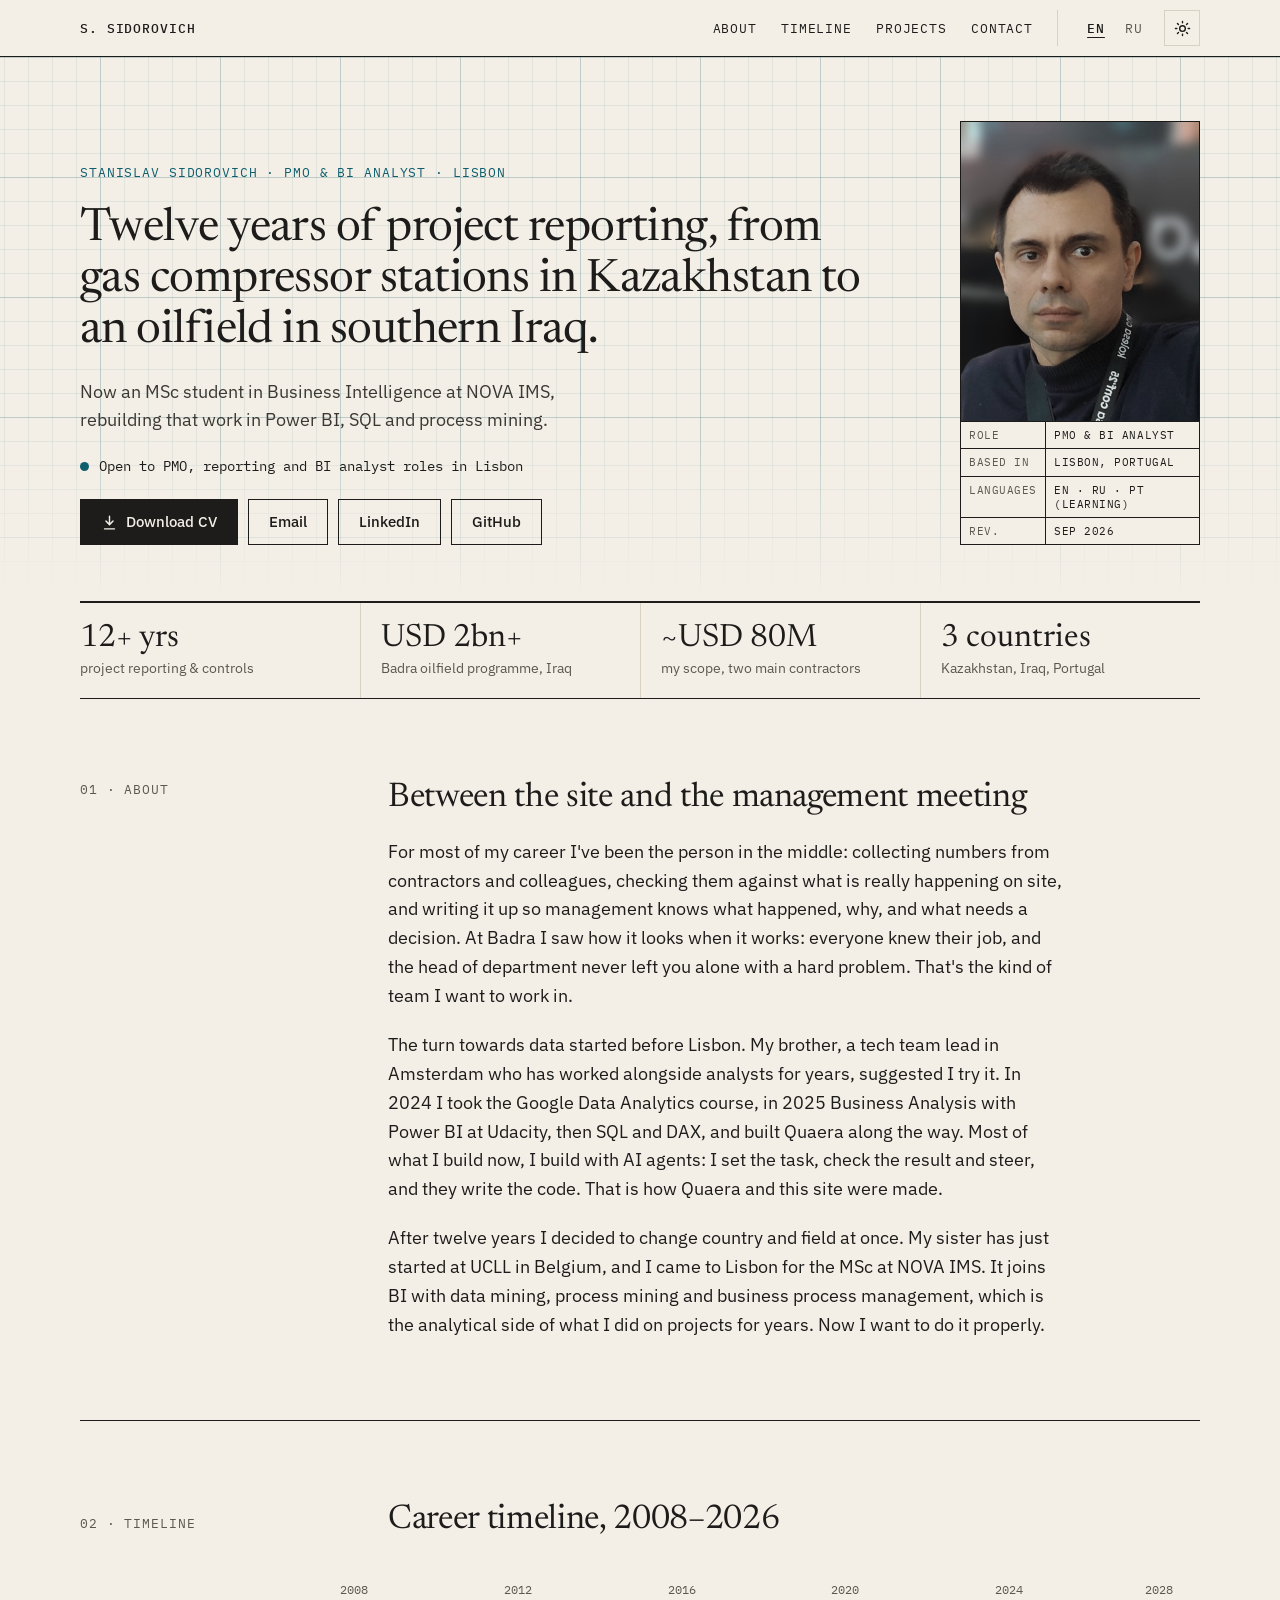
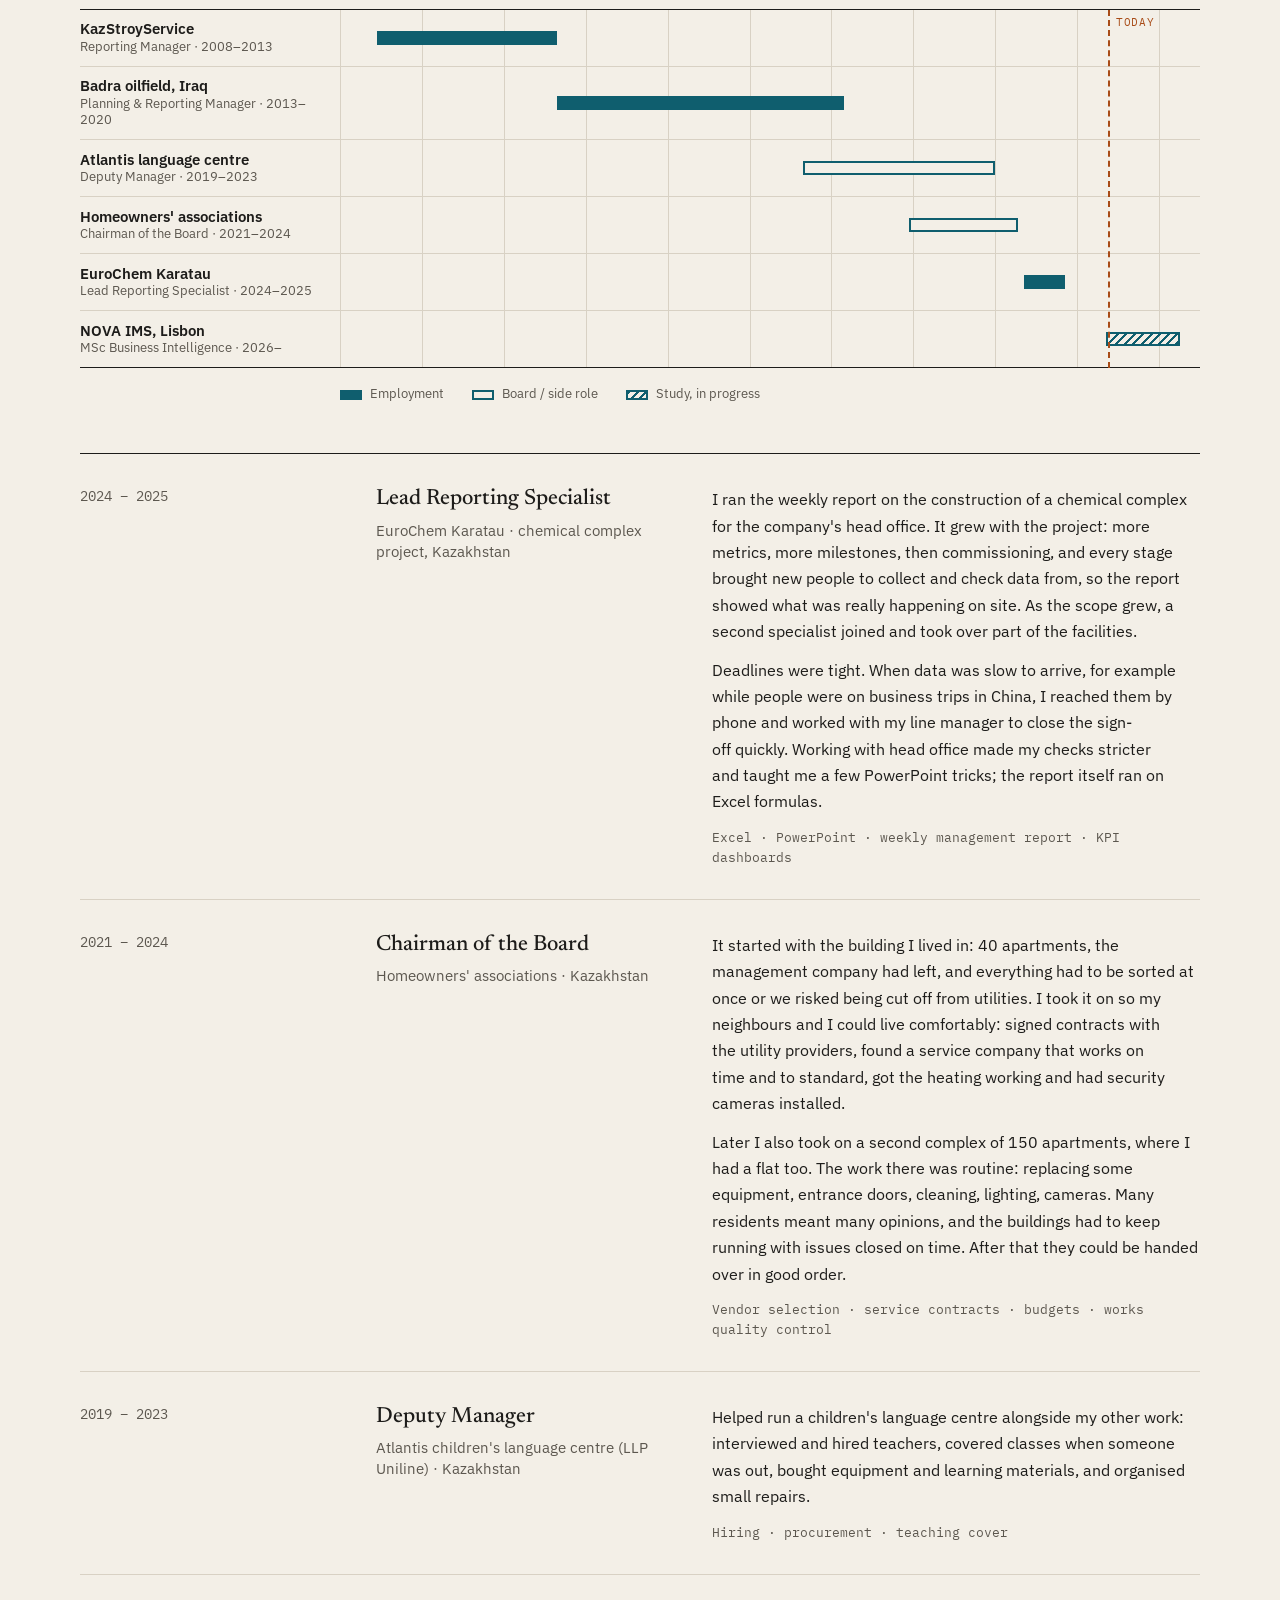
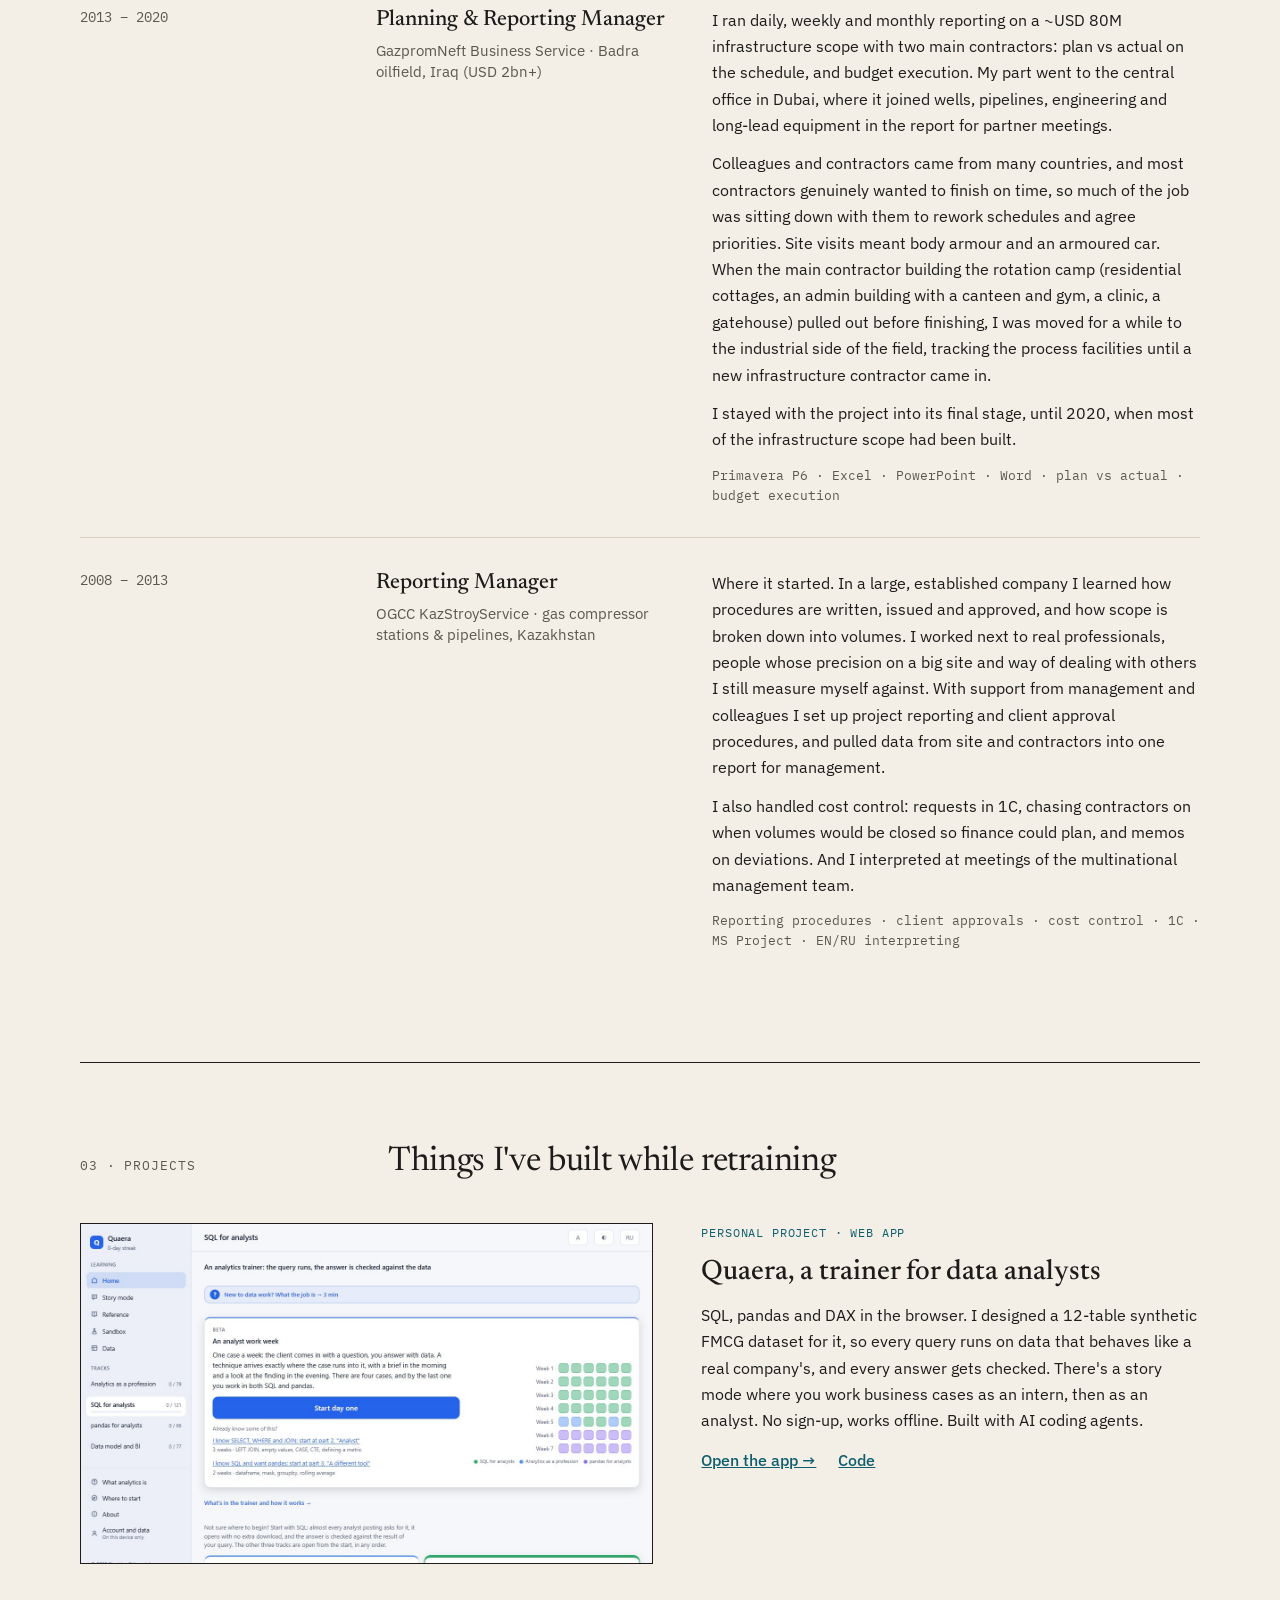
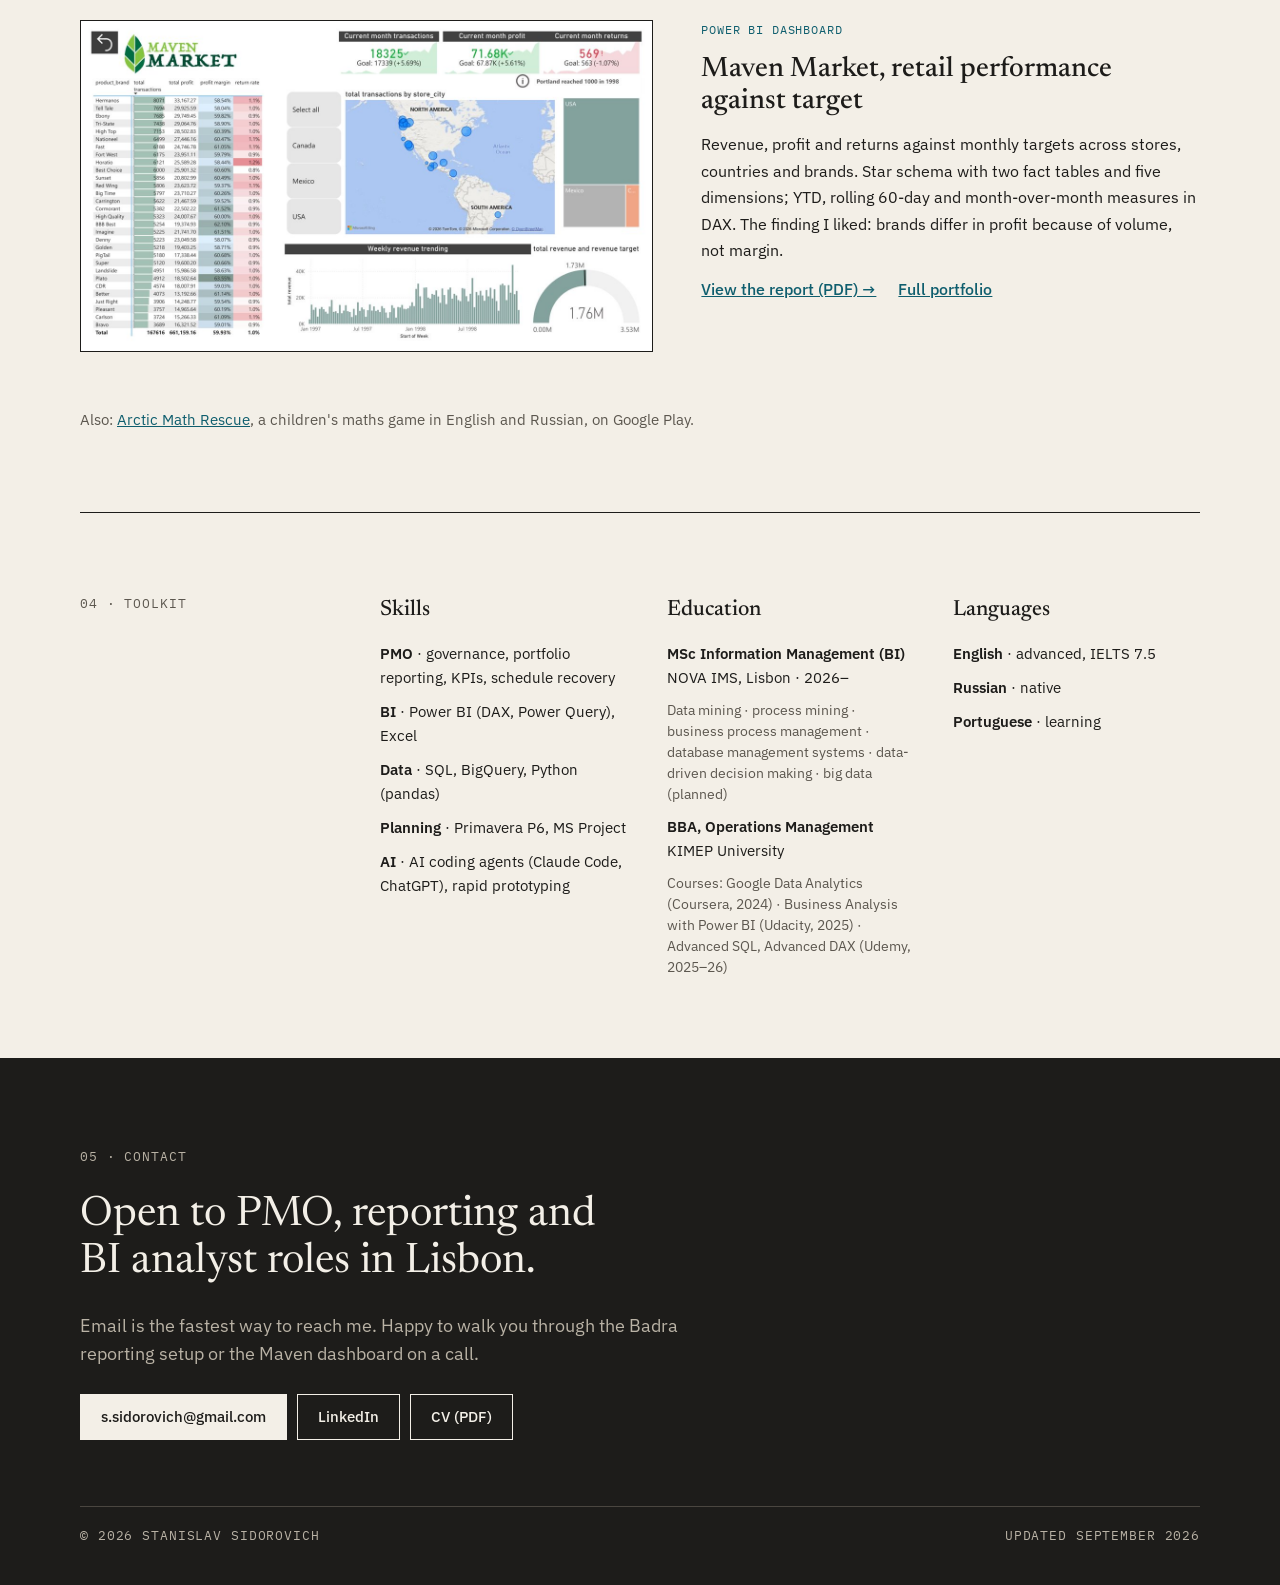
==== commit 5ec54f64: "Reword Badra 2020 sentence: drop completion % and staff-reduction mention Co-Authored-By: Claude Opu" ====
--- a/index.html
+++ b/index.html
@@ -174,7 +174,7 @@
         <div class="desc">
           <p>I ran daily, weekly and monthly reporting on a ~USD 80M infrastructure scope with two main contractors: plan vs actual on the schedule, and budget execution. My part went to the central office in Dubai, where it joined wells, pipelines, engineering and long-lead equipment in the report for partner meetings.</p>
           <p>Colleagues and contractors came from many countries, and most contractors genuinely wanted to finish on time, so much of the job was sitting down with them to rework schedules and agree priorities. Site visits meant body armour and an armoured car. When the main contractor building the rotation camp (residential cottages, an admin building with a canteen and gym, a clinic, a gatehouse) pulled out before finishing, I was moved for a while to the industrial side of the field, tracking the process facilities until a new infrastructure contractor came in.</p>
-          <p>By 2020 the project was more than 90% complete and the team was being reduced; when the pandemic began, only critical staff stayed on rotation.</p>
+          <p>I stayed with the project into its final stage, until 2020, when most of the infrastructure scope had been built.</p>
           <div class="tools">Primavera P6 · Excel · PowerPoint · Word · plan vs actual · budget execution</div>
         </div>
       </article>
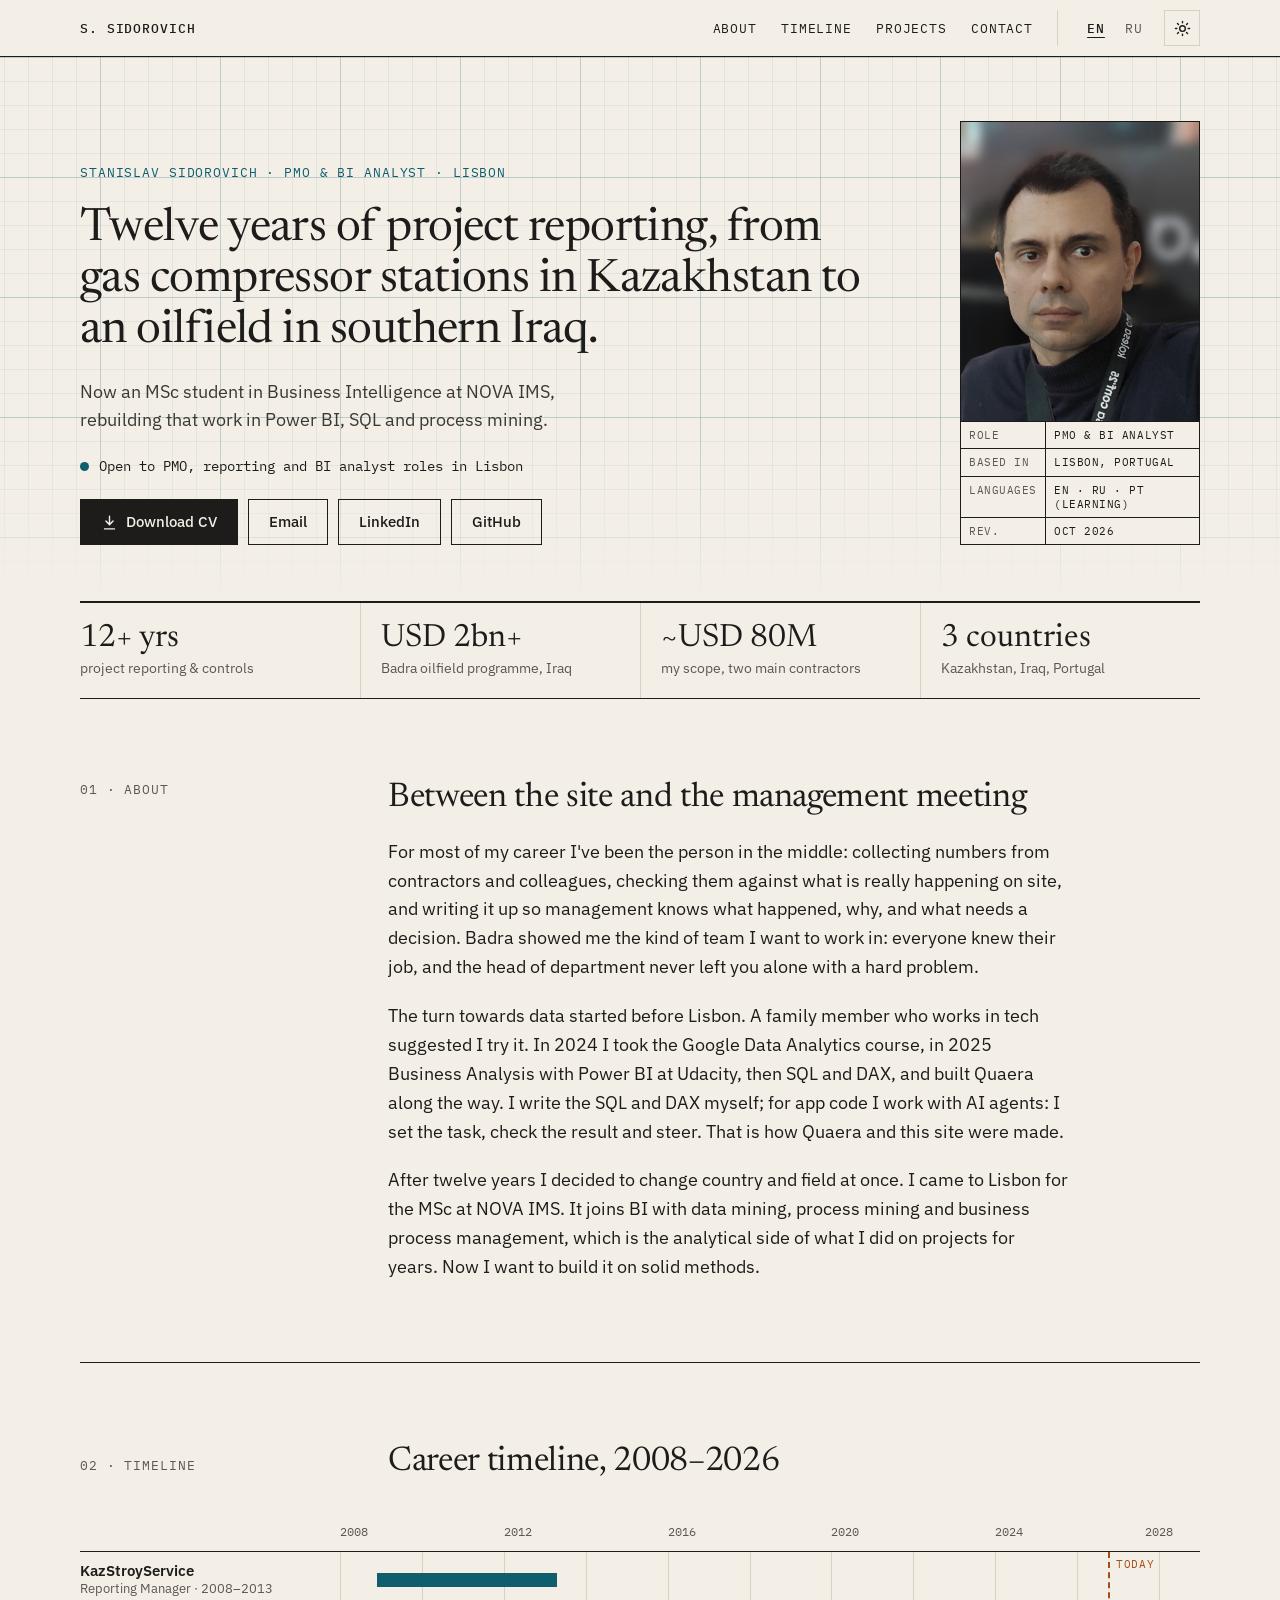
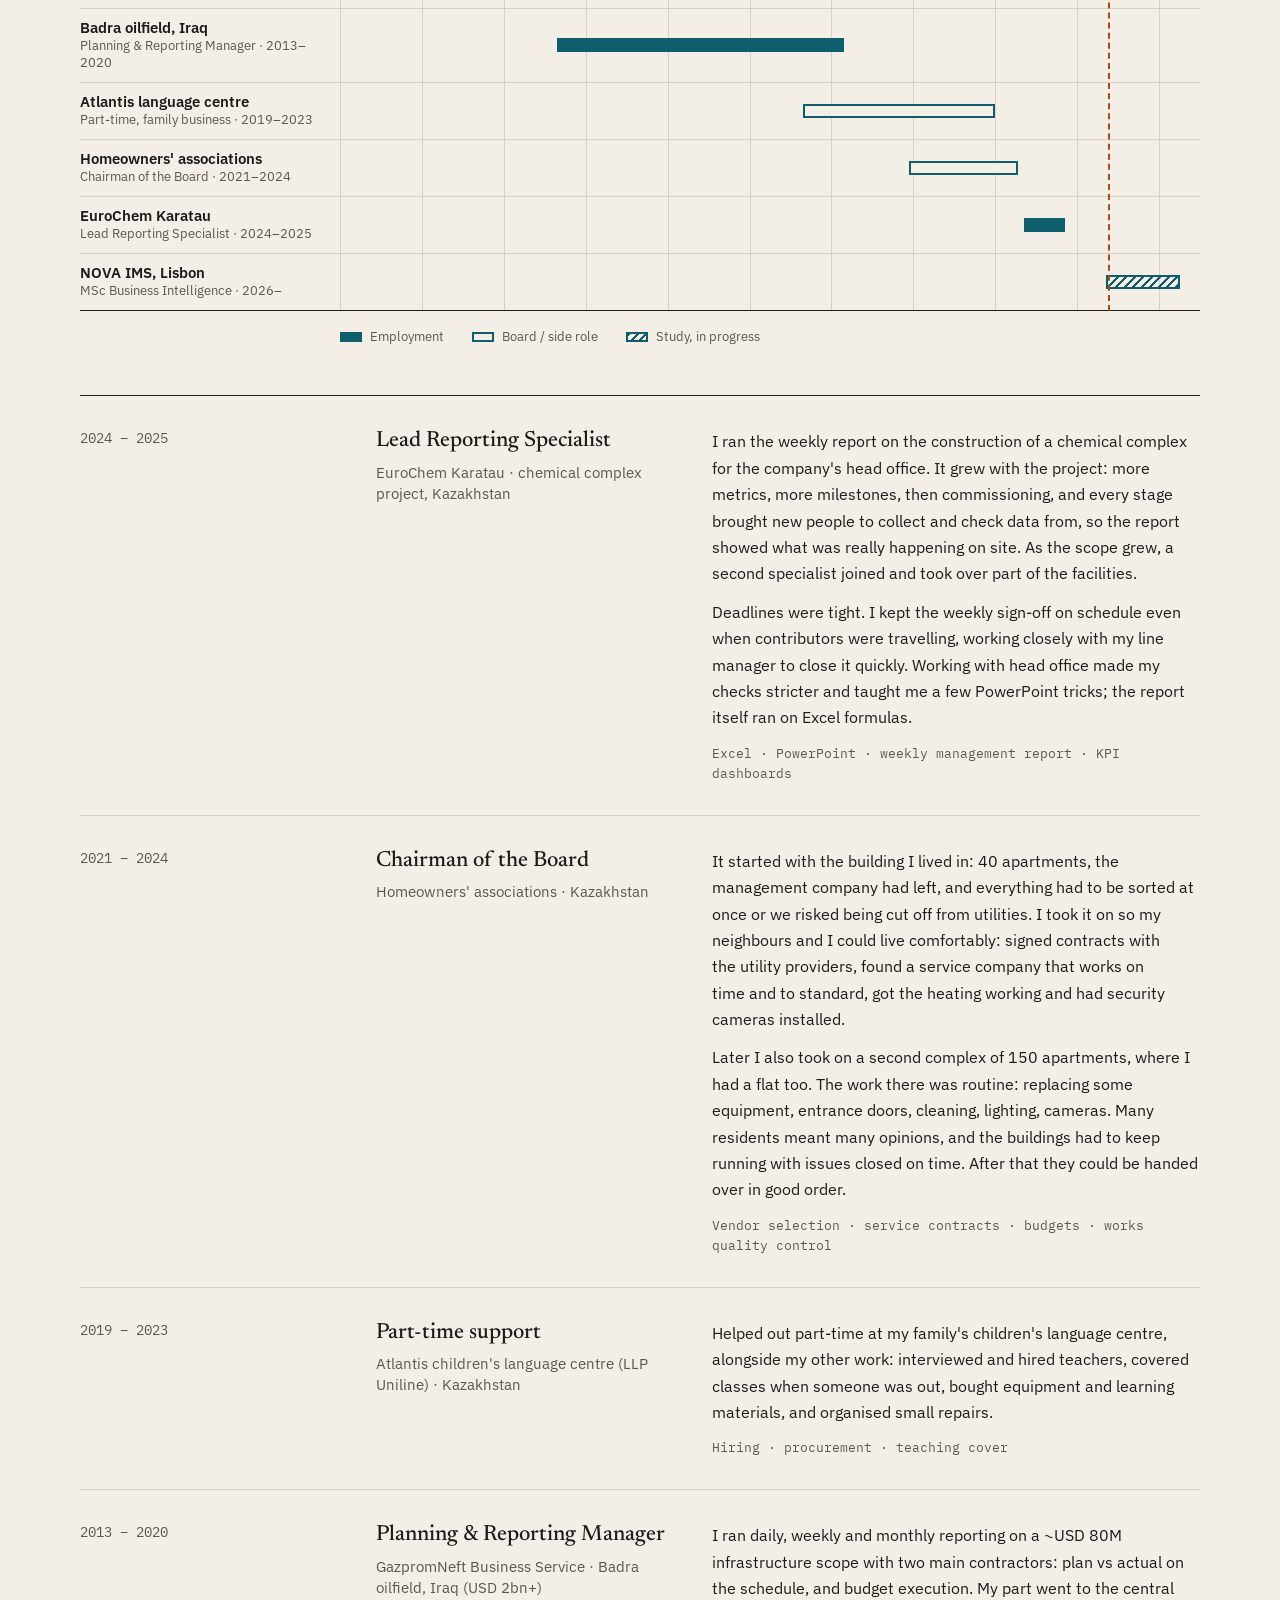
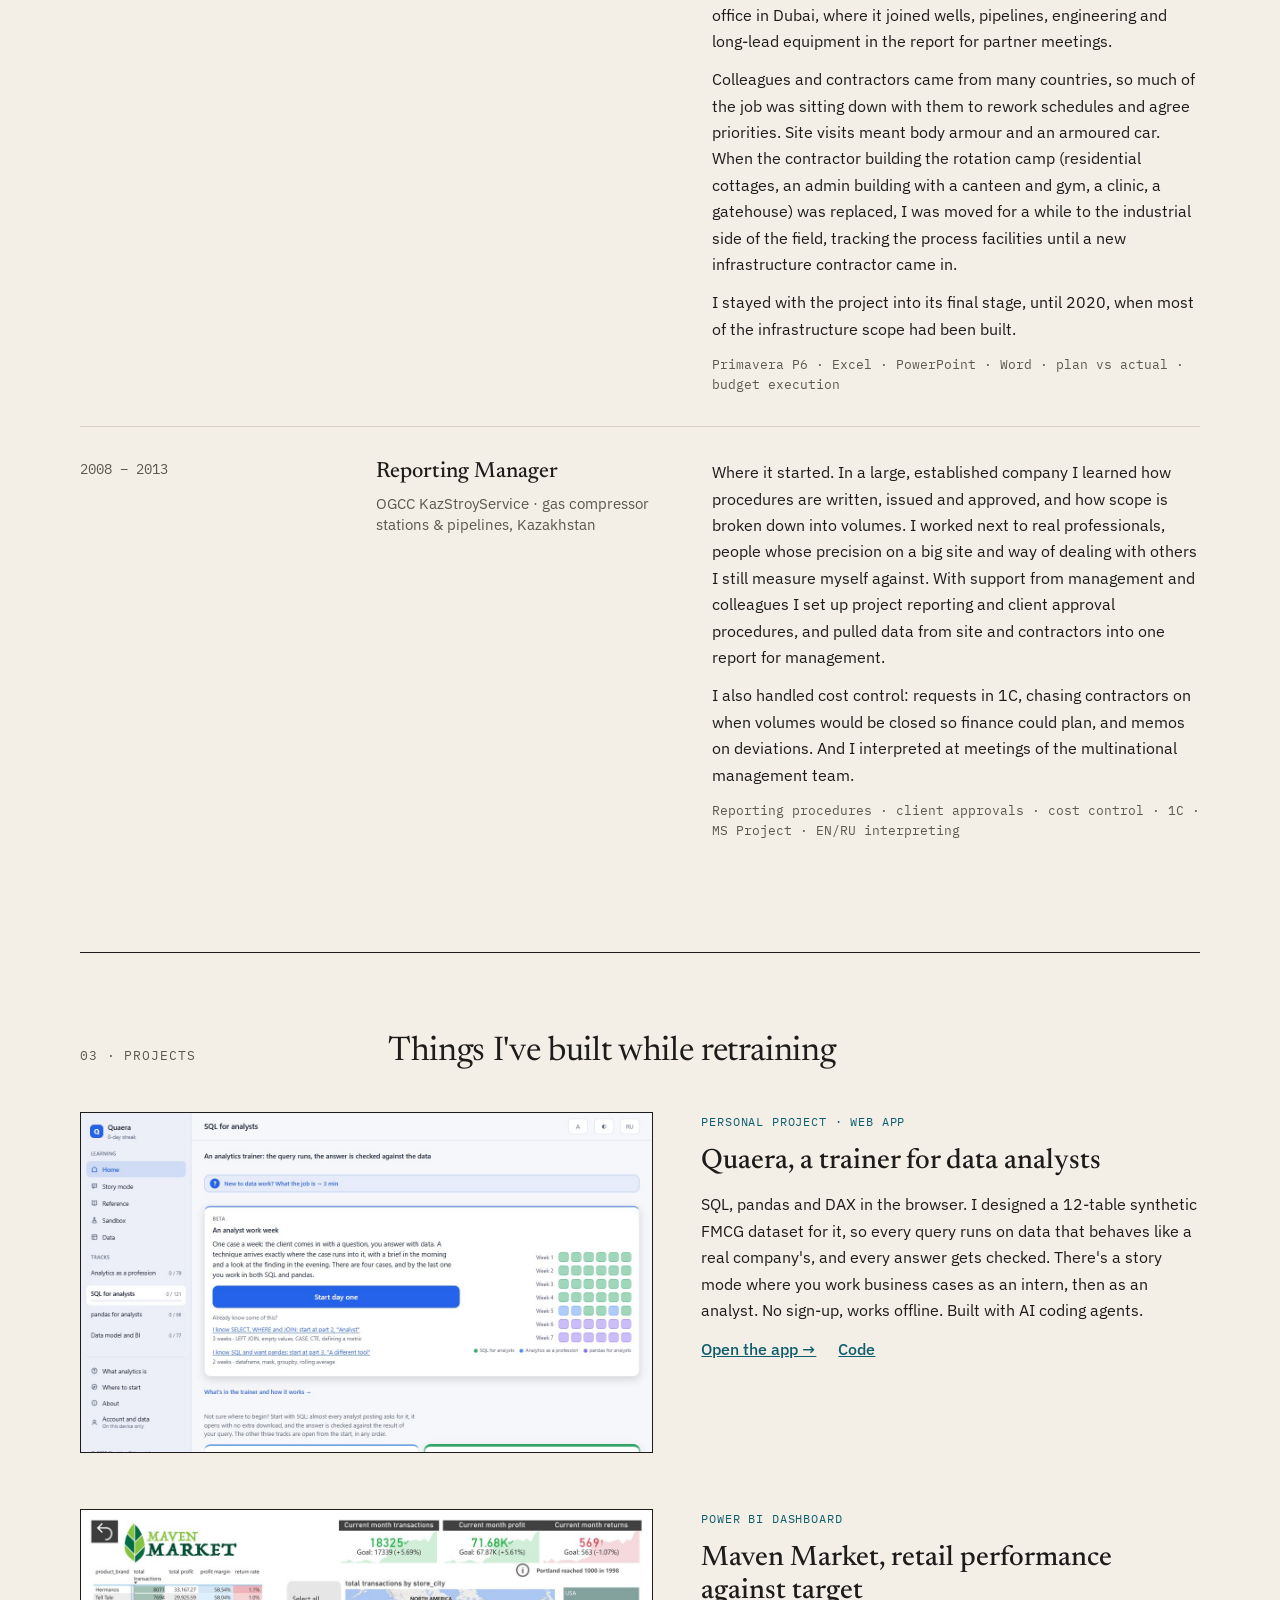
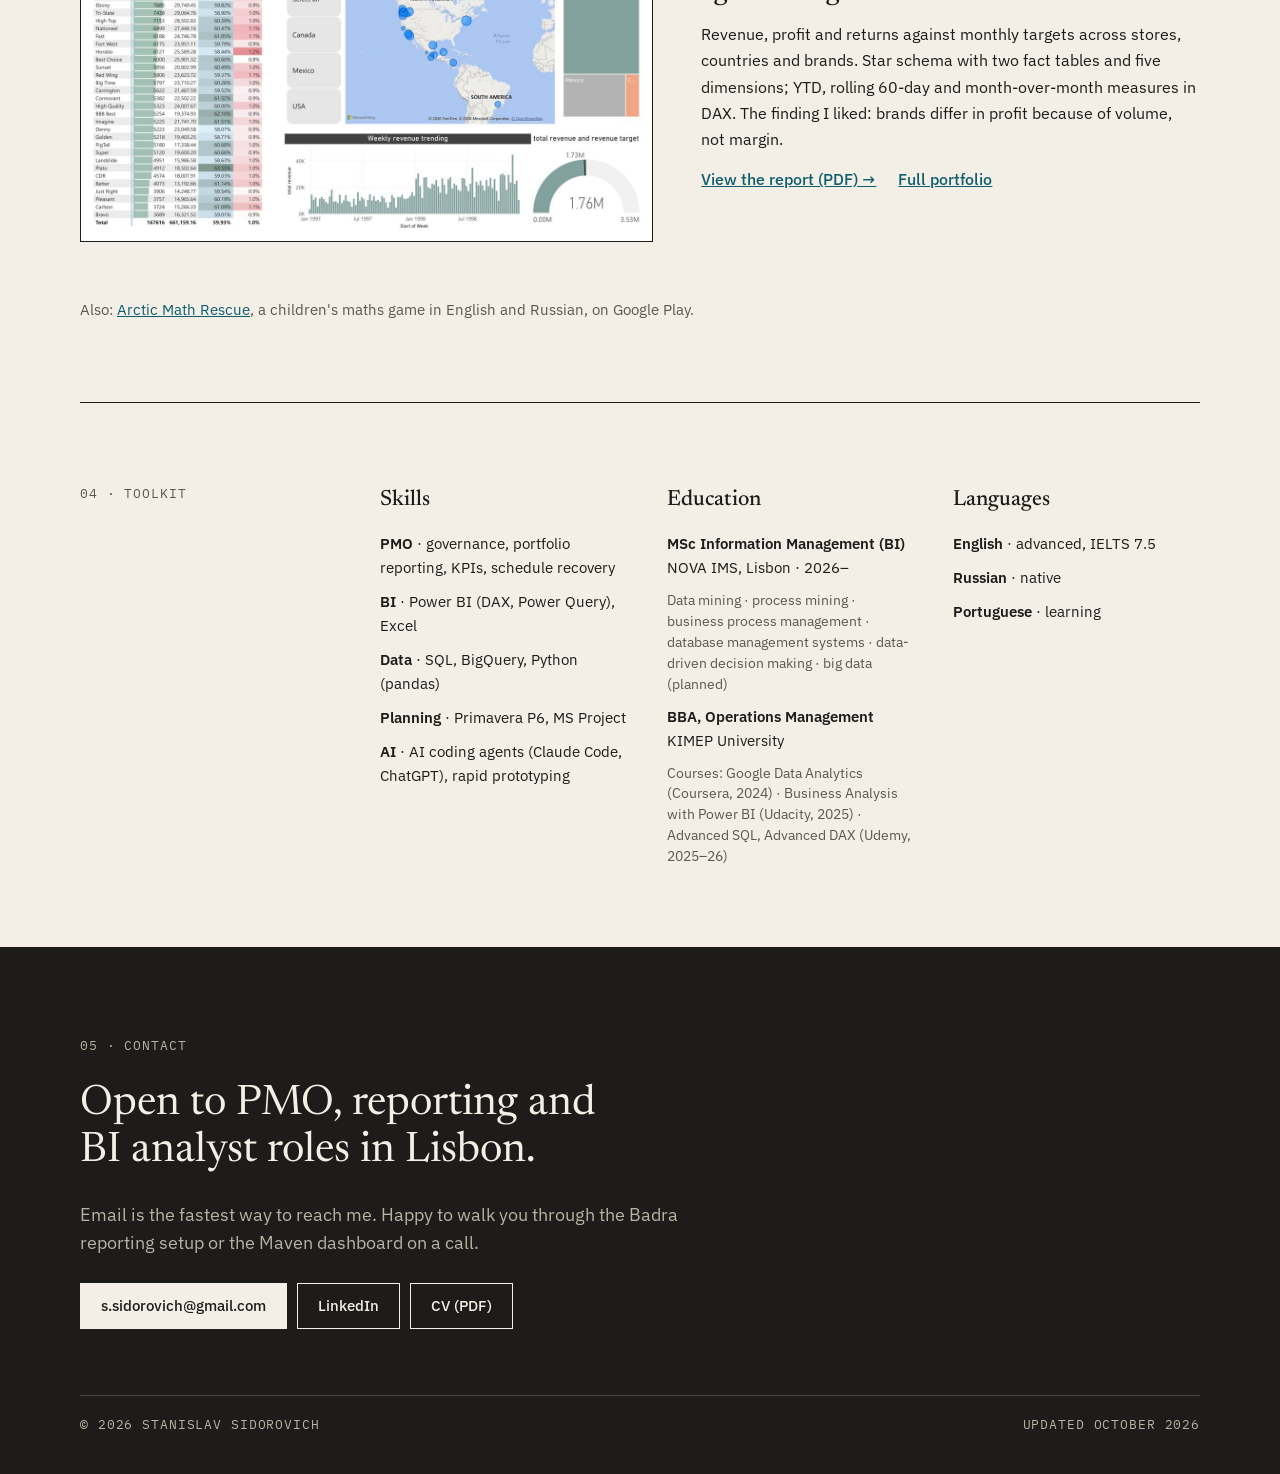
==== commit 19c57027: "Soften wording: Atlantis role, Badra/EuroChem phrasing, remove family details, update date Co-Author" ====
--- a/index.html
+++ b/index.html
@@ -70,7 +70,7 @@
         <span>Role</span><span>PMO &amp; BI Analyst</span>
         <span>Based in</span><span>Lisbon, Portugal</span>
         <span>Languages</span><span>EN · RU · PT (learning)</span>
-        <span>Rev.</span><span>Sep 2026</span>
+        <span>Rev.</span><span>Oct 2026</span>
       </figcaption>
     </figure>
   </section>
@@ -87,9 +87,9 @@
       <div class="mono muted">01 · About</div>
       <div class="body">
         <h2>Between the site and the management meeting</h2>
-        <p>For most of my career I've been the person in the middle: collecting numbers from contractors and colleagues, checking them against what is really happening on site, and writing it up so management knows what happened, why, and what needs a decision. At Badra I saw how it looks when it works: everyone knew their job, and the head of department never left you alone with a hard problem. That's the kind of team I want to work in.</p>
-        <p>The turn towards data started before Lisbon. My brother, a tech team lead in Amsterdam who has worked alongside analysts for years, suggested I try it. In 2024 I took the Google Data Analytics course, in 2025 Business Analysis with Power BI at Udacity, then SQL and DAX, and built Quaera along the way. Most of what I build now, I build with AI agents: I set the task, check the result and steer, and they write the code. That is how Quaera and this site were made.</p>
-        <p>After twelve years I decided to change country and field at once. My sister has just started at UCLL in Belgium, and I came to Lisbon for the MSc at NOVA IMS. It joins BI with data mining, process mining and business process management, which is the analytical side of what I did on projects for years. Now I want to do it properly.</p>
+        <p>For most of my career I've been the person in the middle: collecting numbers from contractors and colleagues, checking them against what is really happening on site, and writing it up so management knows what happened, why, and what needs a decision. Badra showed me the kind of team I want to work in: everyone knew their job, and the head of department never left you alone with a hard problem.</p>
+        <p>The turn towards data started before Lisbon. A family member who works in tech suggested I try it. In 2024 I took the Google Data Analytics course, in 2025 Business Analysis with Power BI at Udacity, then SQL and DAX, and built Quaera along the way. I write the SQL and DAX myself; for app code I work with AI agents: I set the task, check the result and steer. That is how Quaera and this site were made.</p>
+        <p>After twelve years I decided to change country and field at once. I came to Lisbon for the MSc at NOVA IMS. It joins BI with data mining, process mining and business process management, which is the analytical side of what I did on projects for years. Now I want to build it on solid methods.</p>
       </div>
     </div>
   </section>
@@ -117,7 +117,7 @@
         <div class="g-track"><div class="bar" style="left:25.24%;width:33.33%"></div></div>
       </div>
       <div class="g-row">
-        <div class="g-label"><b>Atlantis language centre</b><span>Deputy Manager · 2019–2023</span></div>
+        <div class="g-label"><b>Atlantis language centre</b><span>Part-time, family business · 2019–2023</span></div>
         <div class="g-track"><div class="bar board" style="left:53.81%;width:22.38%"></div></div>
       </div>
       <div class="g-row">
@@ -147,7 +147,7 @@
         <div><h3>Lead Reporting Specialist</h3><div class="org">EuroChem Karatau · chemical complex project, Kazakhstan</div></div>
         <div class="desc">
           <p>I ran the weekly report on the construction of a chemical complex for the company's head office. It grew with the project: more metrics, more milestones, then commissioning, and every stage brought new people to collect and check data from, so the report showed what was really happening on site. As the scope grew, a second specialist joined and took over part of the facilities.</p>
-          <p>Deadlines were tight. When data was slow to arrive, for example while people were on business trips in China, I reached them by phone and worked with my line manager to close the sign-off quickly. Working with head office made my checks stricter and taught me a few PowerPoint tricks; the report itself ran on Excel formulas.</p>
+          <p>Deadlines were tight. I kept the weekly sign-off on schedule even when contributors were travelling, working closely with my line manager to close it quickly. Working with head office made my checks stricter and taught me a few PowerPoint tricks; the report itself ran on Excel formulas.</p>
           <div class="tools">Excel · PowerPoint · weekly management report · KPI dashboards</div>
         </div>
       </article>
@@ -162,9 +162,9 @@
       </article>
       <article class="job">
         <time>2019 – 2023</time>
-        <div><h3>Deputy Manager</h3><div class="org">Atlantis children's language centre (LLP Uniline) · Kazakhstan</div></div>
-        <div class="desc">
-          <p>Helped run a children's language centre alongside my other work: interviewed and hired teachers, covered classes when someone was out, bought equipment and learning materials, and organised small repairs.</p>
+        <div><h3>Part-time support</h3><div class="org">Atlantis children's language centre (LLP Uniline) · Kazakhstan</div></div>
+        <div class="desc">
+          <p>Helped out part-time at my family's children's language centre, alongside my other work: interviewed and hired teachers, covered classes when someone was out, bought equipment and learning materials, and organised small repairs.</p>
           <div class="tools">Hiring · procurement · teaching cover</div>
         </div>
       </article>
@@ -173,7 +173,7 @@
         <div><h3>Planning &amp; Reporting Manager</h3><div class="org">GazpromNeft Business Service · Badra oilfield, Iraq (USD 2bn+)</div></div>
         <div class="desc">
           <p>I ran daily, weekly and monthly reporting on a ~USD 80M infrastructure scope with two main contractors: plan vs actual on the schedule, and budget execution. My part went to the central office in Dubai, where it joined wells, pipelines, engineering and long-lead equipment in the report for partner meetings.</p>
-          <p>Colleagues and contractors came from many countries, and most contractors genuinely wanted to finish on time, so much of the job was sitting down with them to rework schedules and agree priorities. Site visits meant body armour and an armoured car. When the main contractor building the rotation camp (residential cottages, an admin building with a canteen and gym, a clinic, a gatehouse) pulled out before finishing, I was moved for a while to the industrial side of the field, tracking the process facilities until a new infrastructure contractor came in.</p>
+          <p>Colleagues and contractors came from many countries, so much of the job was sitting down with them to rework schedules and agree priorities. Site visits meant body armour and an armoured car. When the contractor building the rotation camp (residential cottages, an admin building with a canteen and gym, a clinic, a gatehouse) was replaced, I was moved for a while to the industrial side of the field, tracking the process facilities until a new infrastructure contractor came in.</p>
           <p>I stayed with the project into its final stage, until 2020, when most of the infrastructure scope had been built.</p>
           <div class="tools">Primavera P6 · Excel · PowerPoint · Word · plan vs actual · budget execution</div>
         </div>
@@ -266,7 +266,7 @@
     </div>
     <footer class="mono">
       <span>© 2026 Stanislav Sidorovich</span>
-      <span>Updated September 2026</span>
+      <span>Updated October 2026</span>
     </footer>
   </div>
 </section>
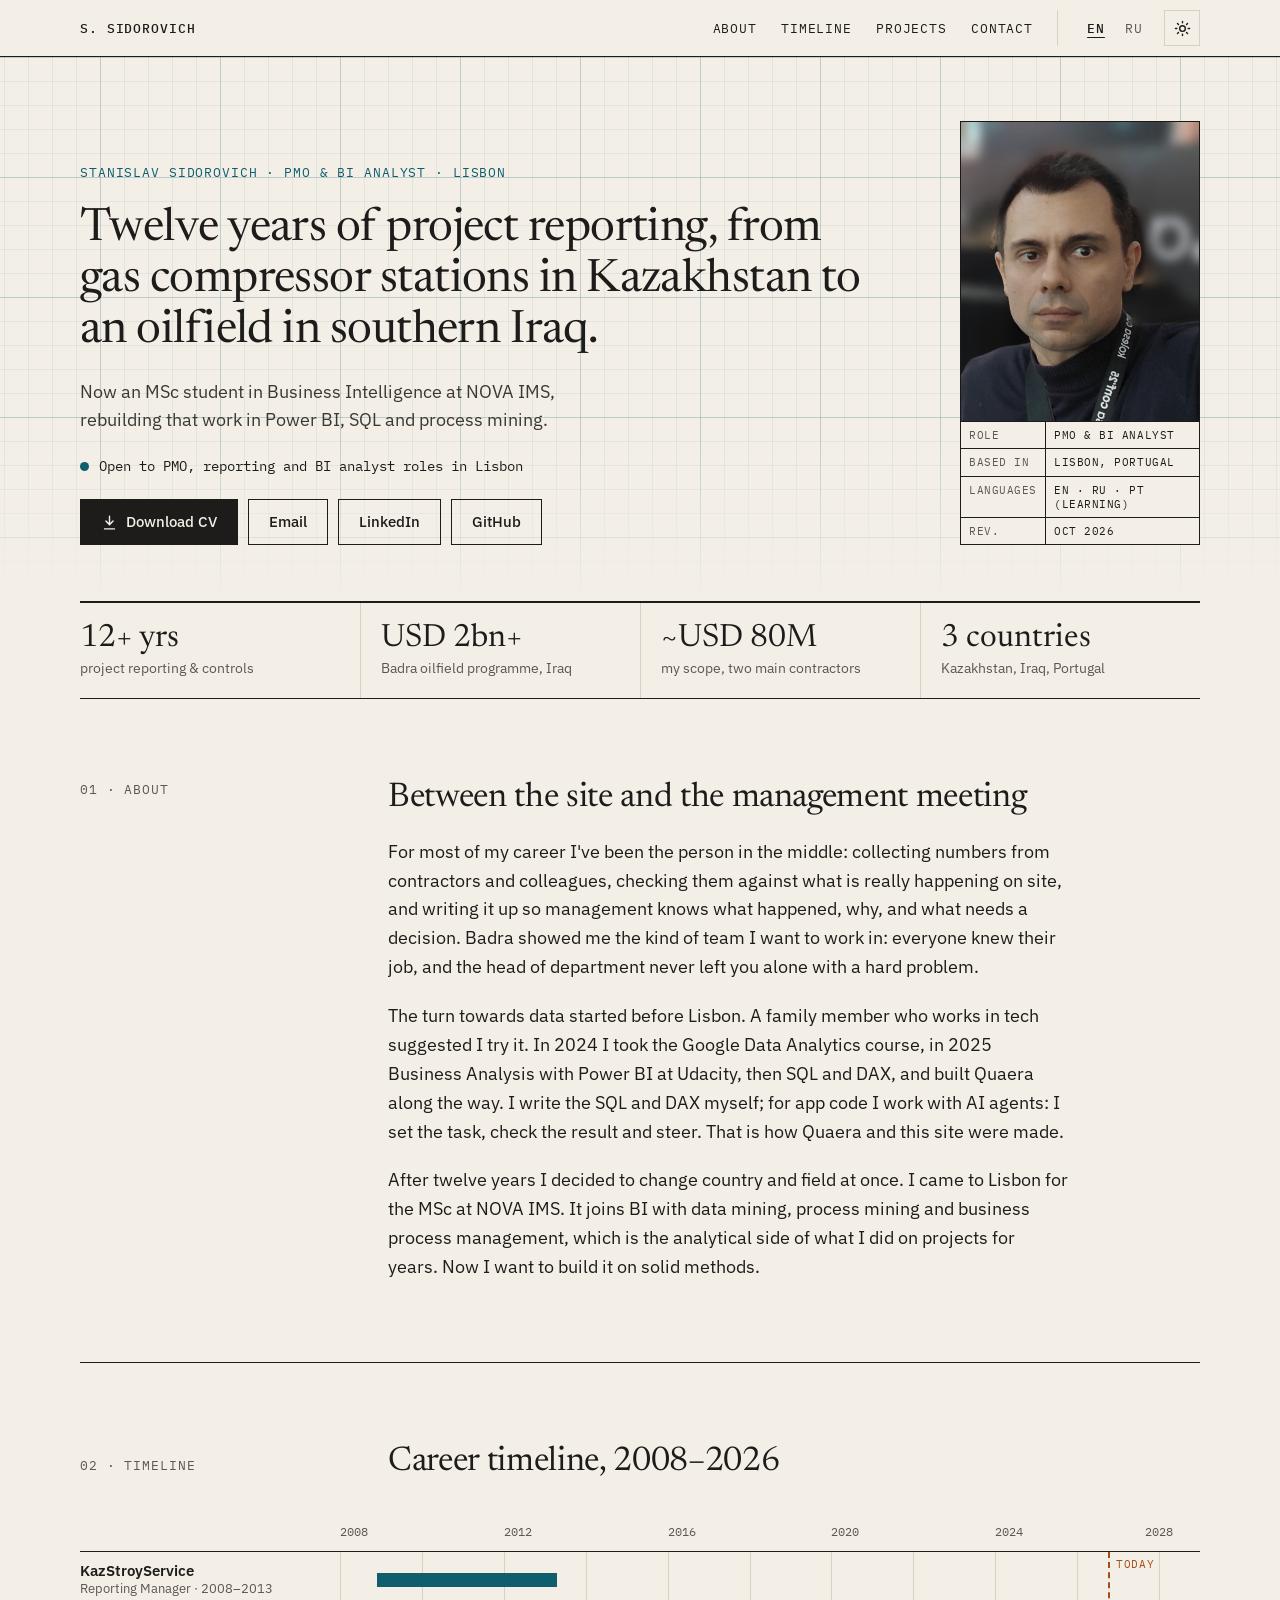
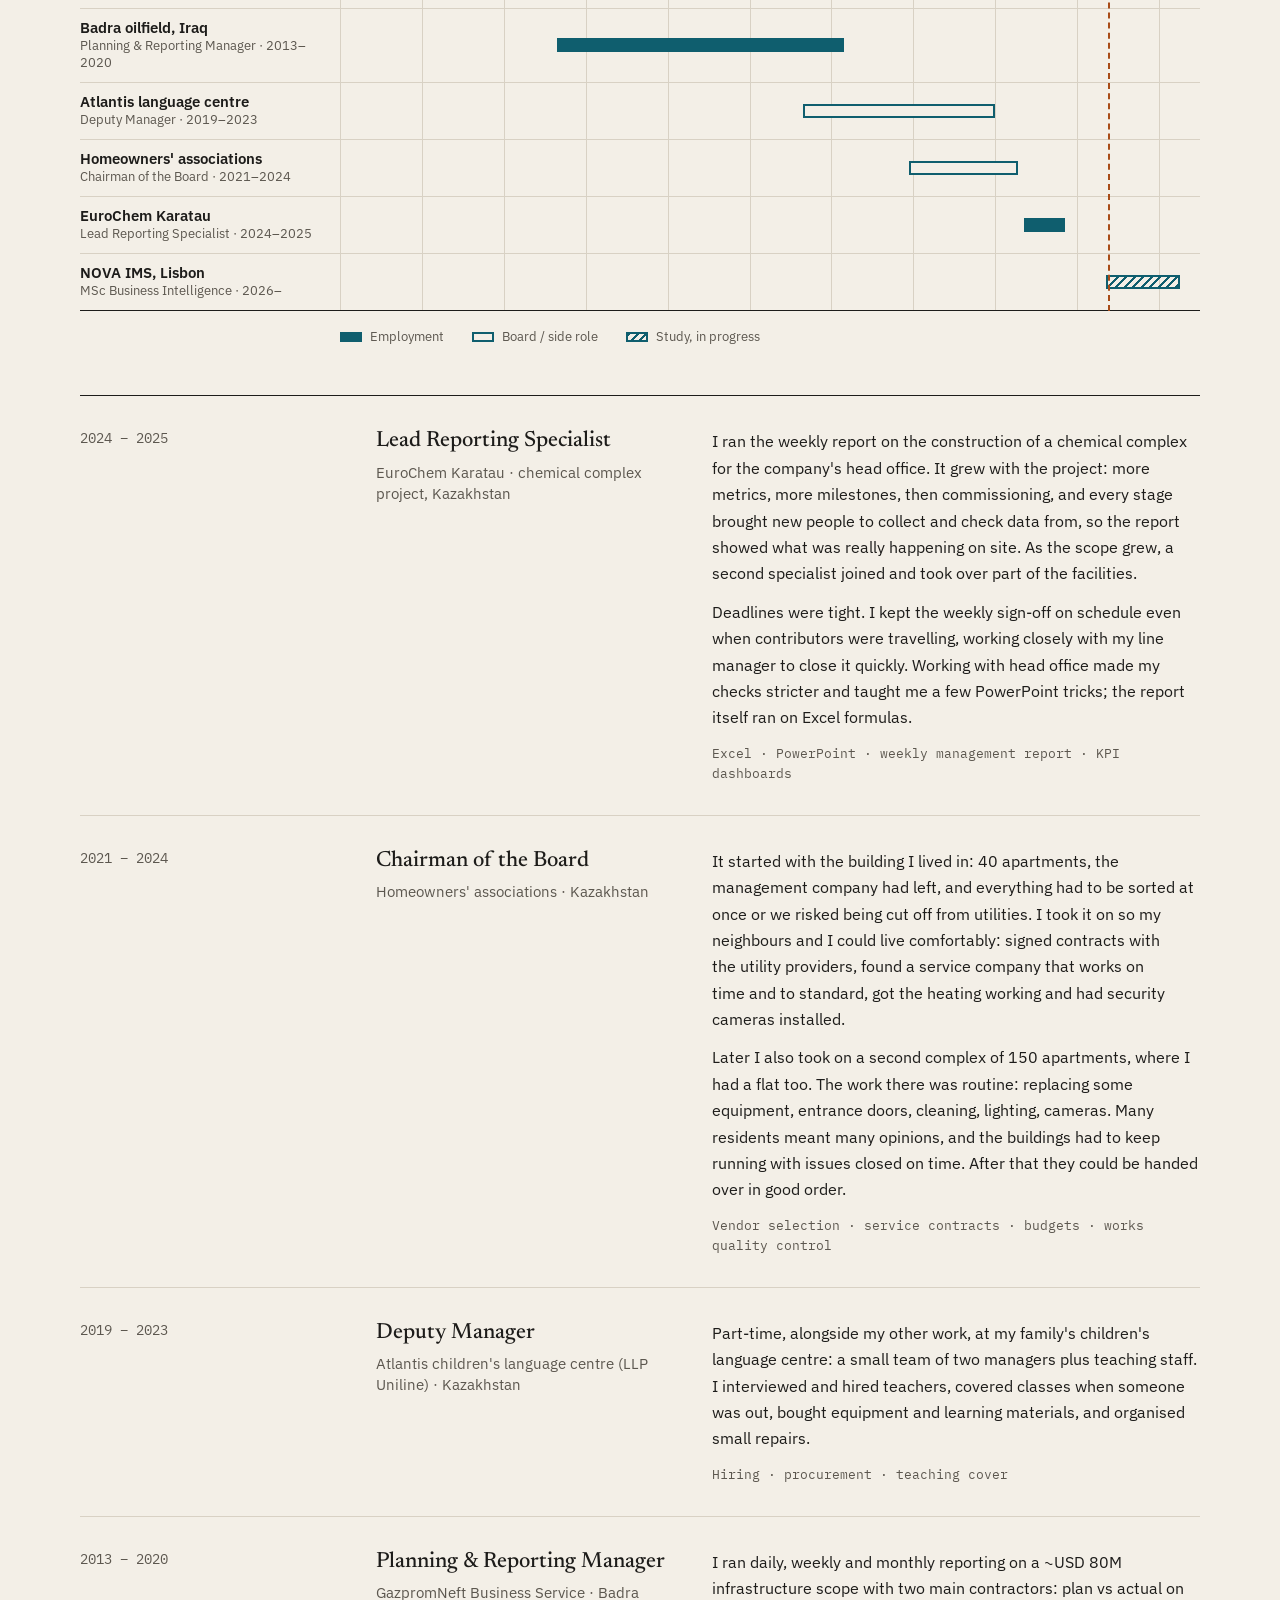
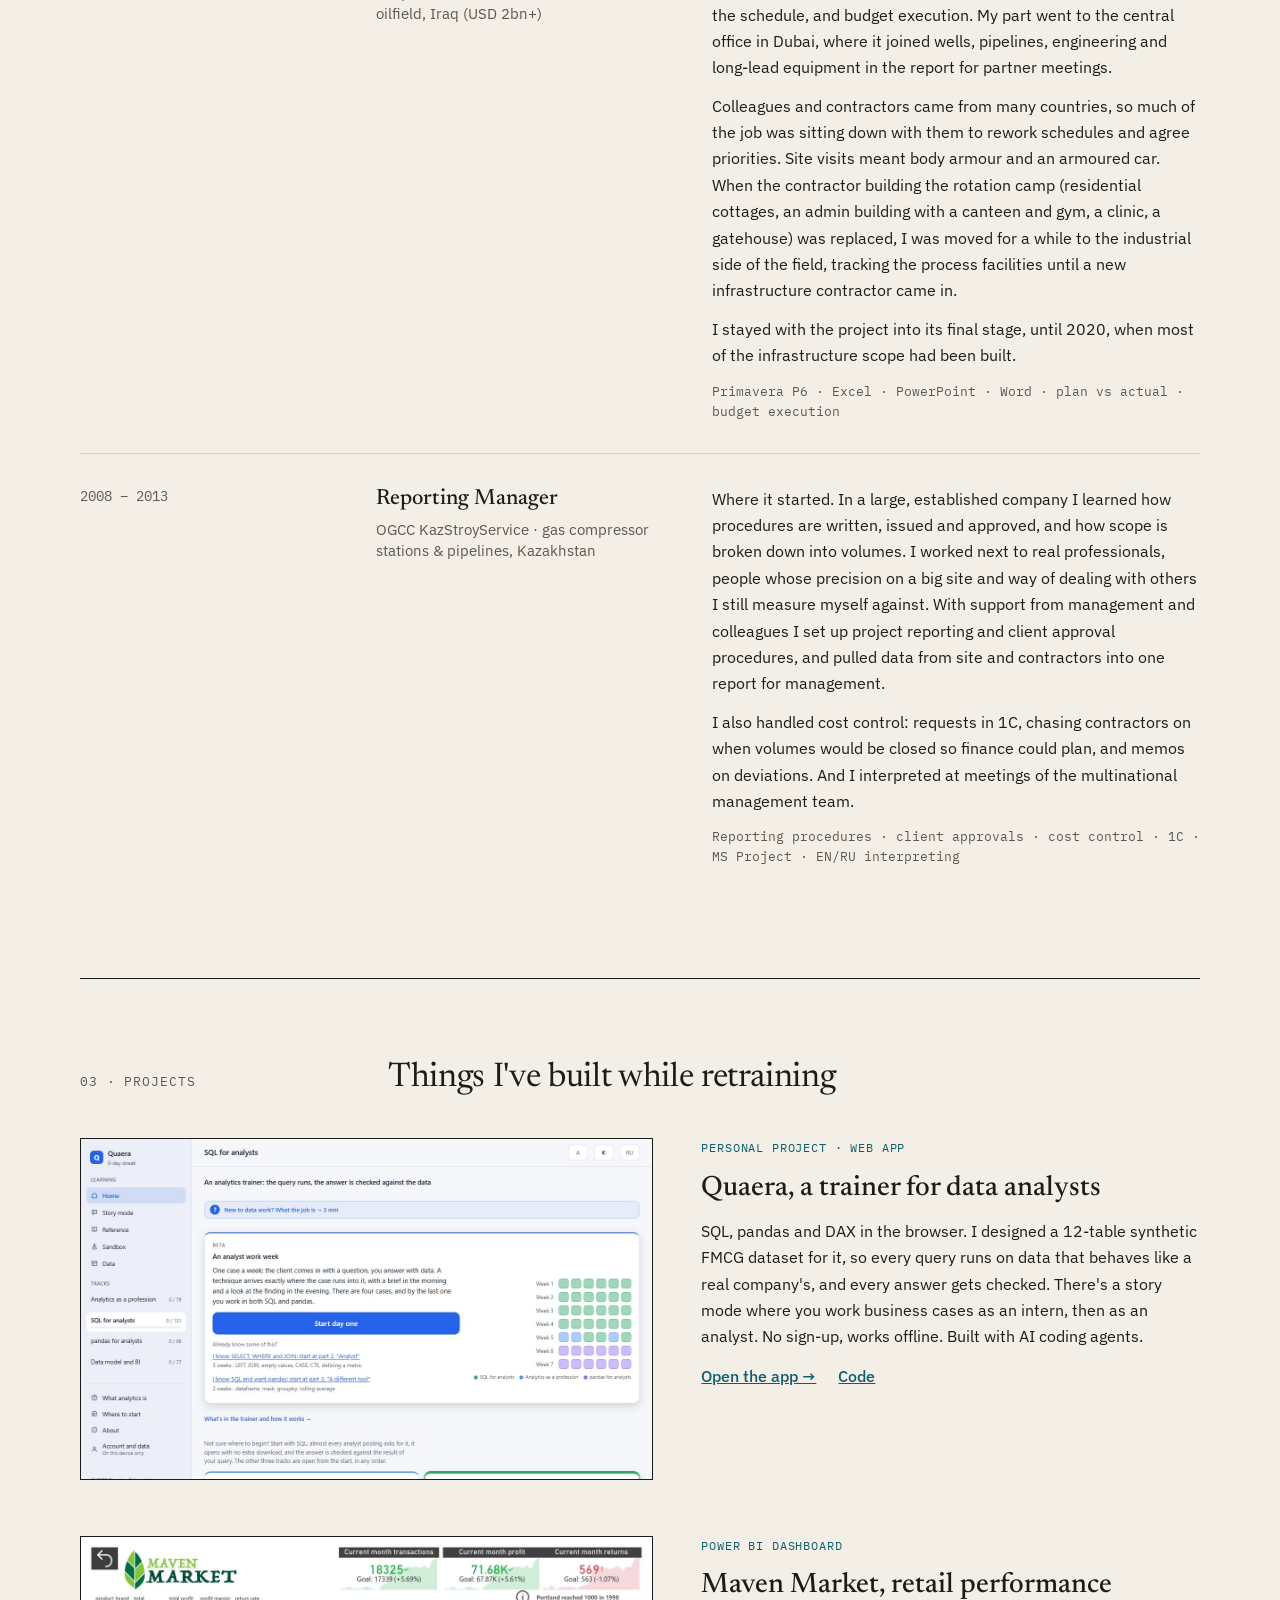
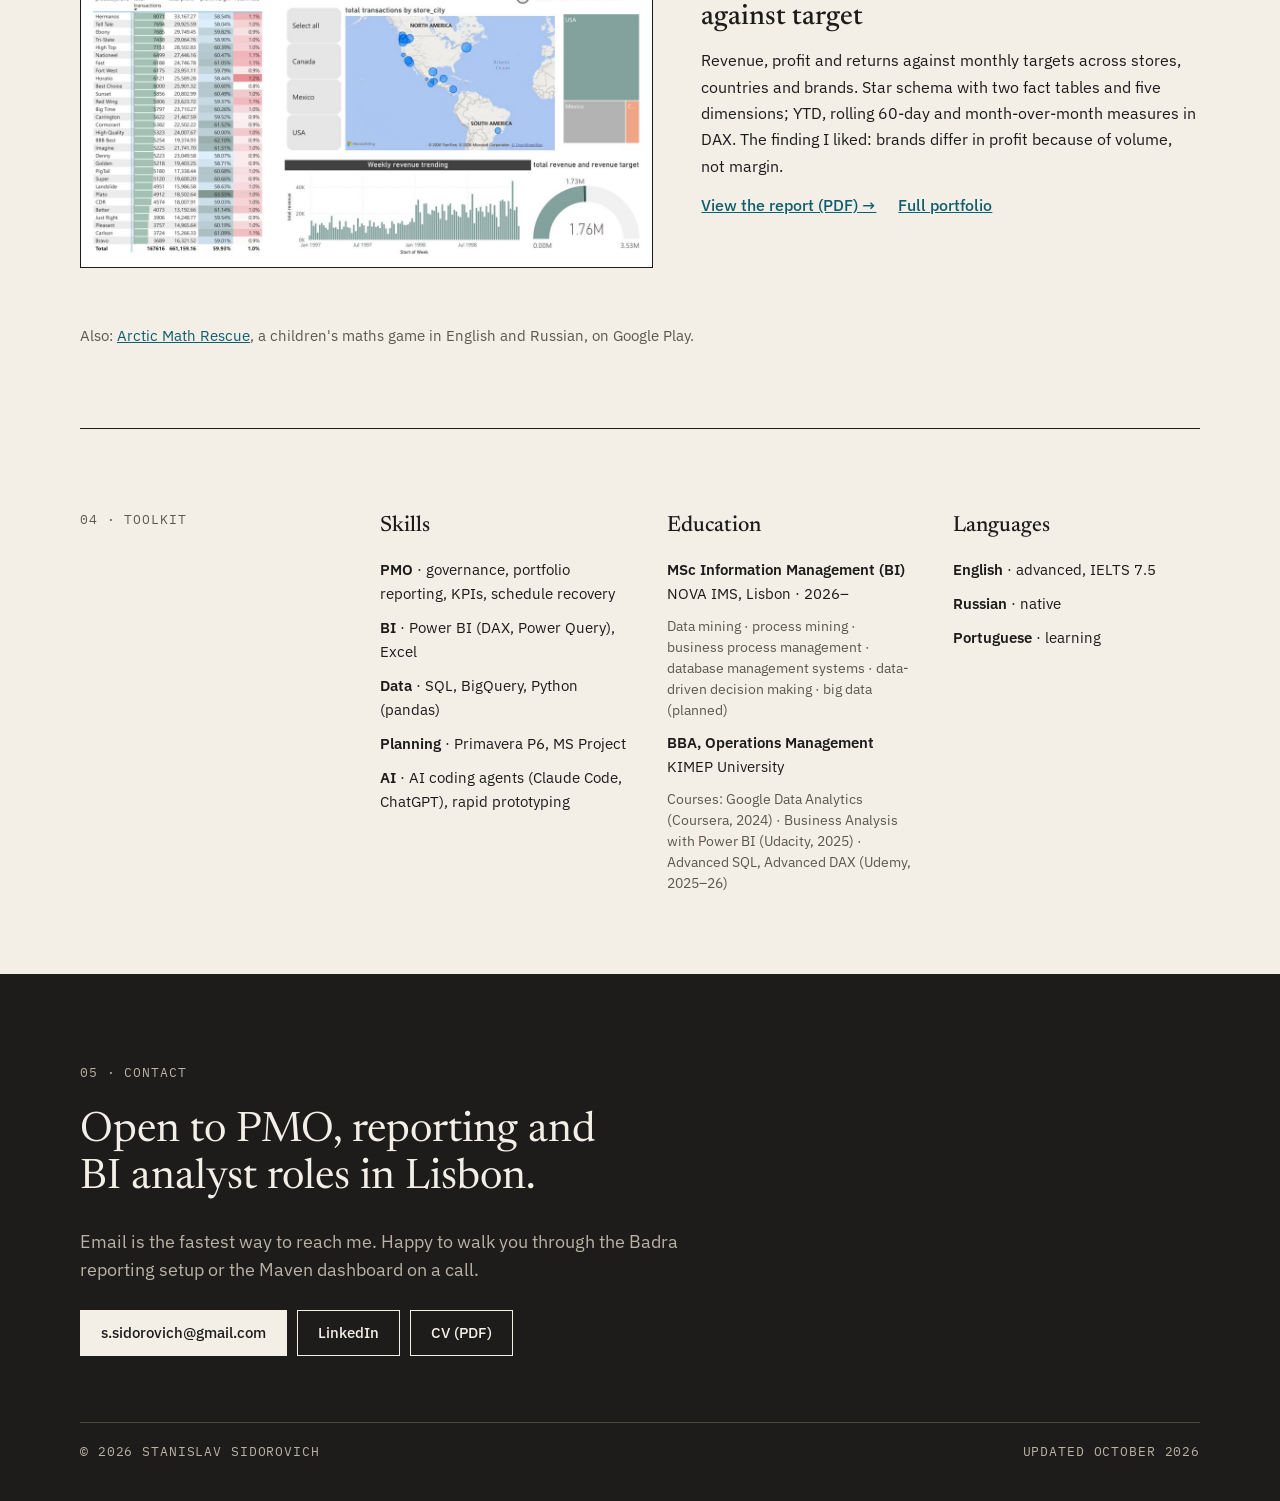
==== commit 29a82f02: "Restore Deputy Manager title with small family-business context Co-Authored-By: Claude Opus 5.5 <nor" ====
--- a/index.html
+++ b/index.html
@@ -117,7 +117,7 @@
         <div class="g-track"><div class="bar" style="left:25.24%;width:33.33%"></div></div>
       </div>
       <div class="g-row">
-        <div class="g-label"><b>Atlantis language centre</b><span>Part-time, family business · 2019–2023</span></div>
+        <div class="g-label"><b>Atlantis language centre</b><span>Deputy Manager · 2019–2023</span></div>
         <div class="g-track"><div class="bar board" style="left:53.81%;width:22.38%"></div></div>
       </div>
       <div class="g-row">
@@ -162,9 +162,9 @@
       </article>
       <article class="job">
         <time>2019 – 2023</time>
-        <div><h3>Part-time support</h3><div class="org">Atlantis children's language centre (LLP Uniline) · Kazakhstan</div></div>
-        <div class="desc">
-          <p>Helped out part-time at my family's children's language centre, alongside my other work: interviewed and hired teachers, covered classes when someone was out, bought equipment and learning materials, and organised small repairs.</p>
+        <div><h3>Deputy Manager</h3><div class="org">Atlantis children's language centre (LLP Uniline) · Kazakhstan</div></div>
+        <div class="desc">
+          <p>Part-time, alongside my other work, at my family's children's language centre: a small team of two managers plus teaching staff. I interviewed and hired teachers, covered classes when someone was out, bought equipment and learning materials, and organised small repairs.</p>
           <div class="tools">Hiring · procurement · teaching cover</div>
         </div>
       </article>
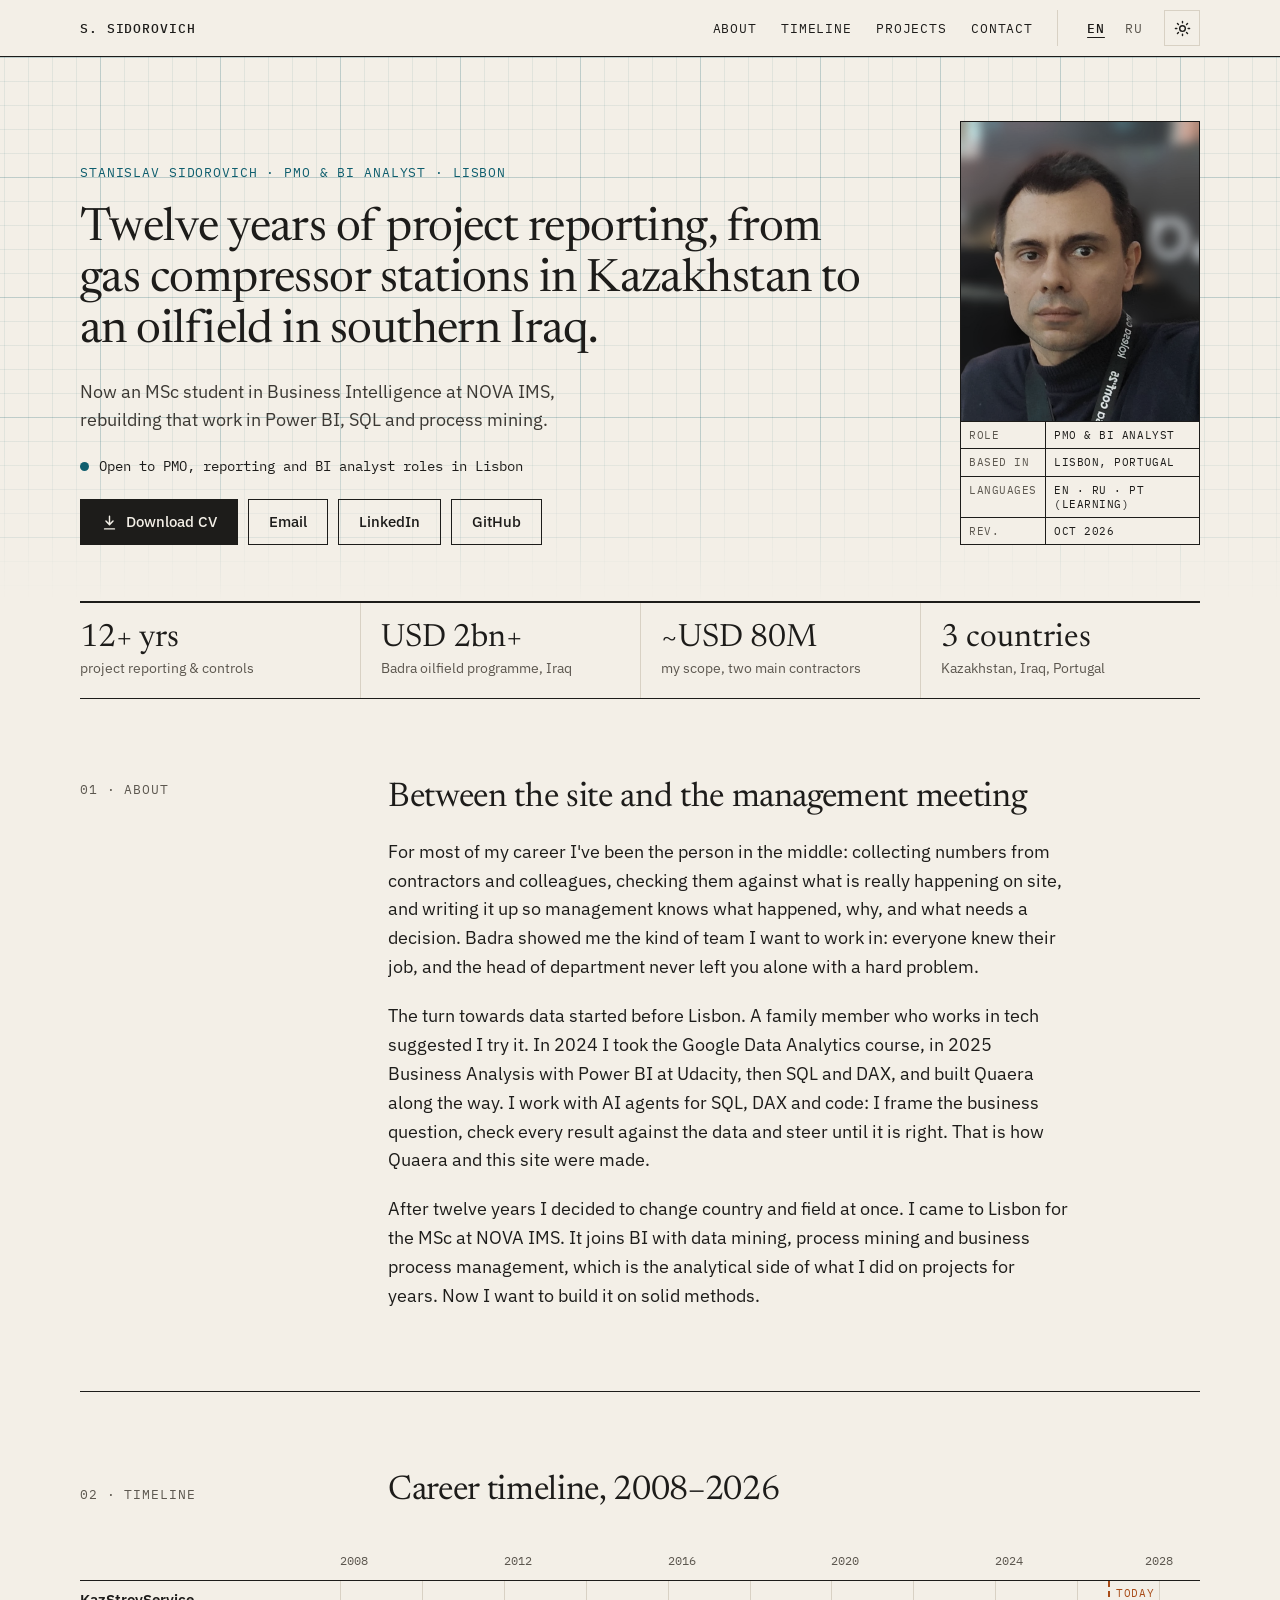
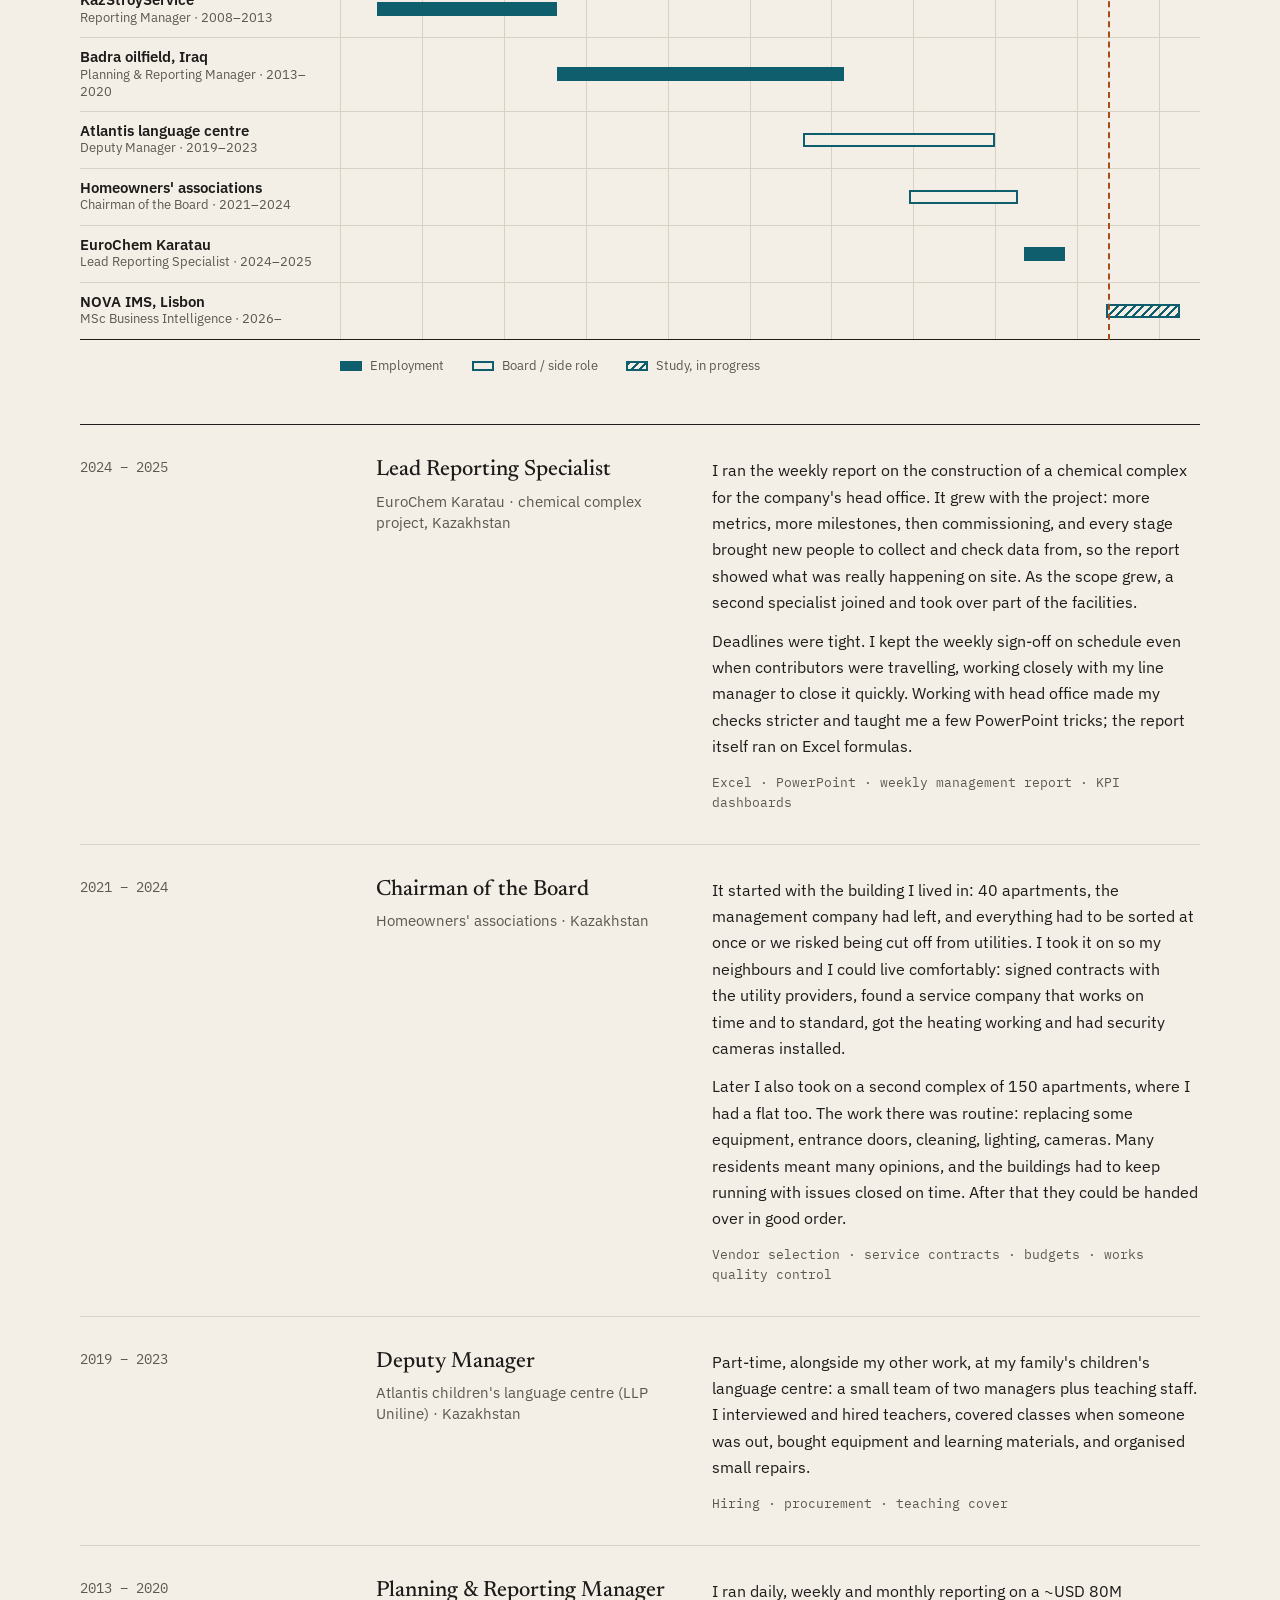
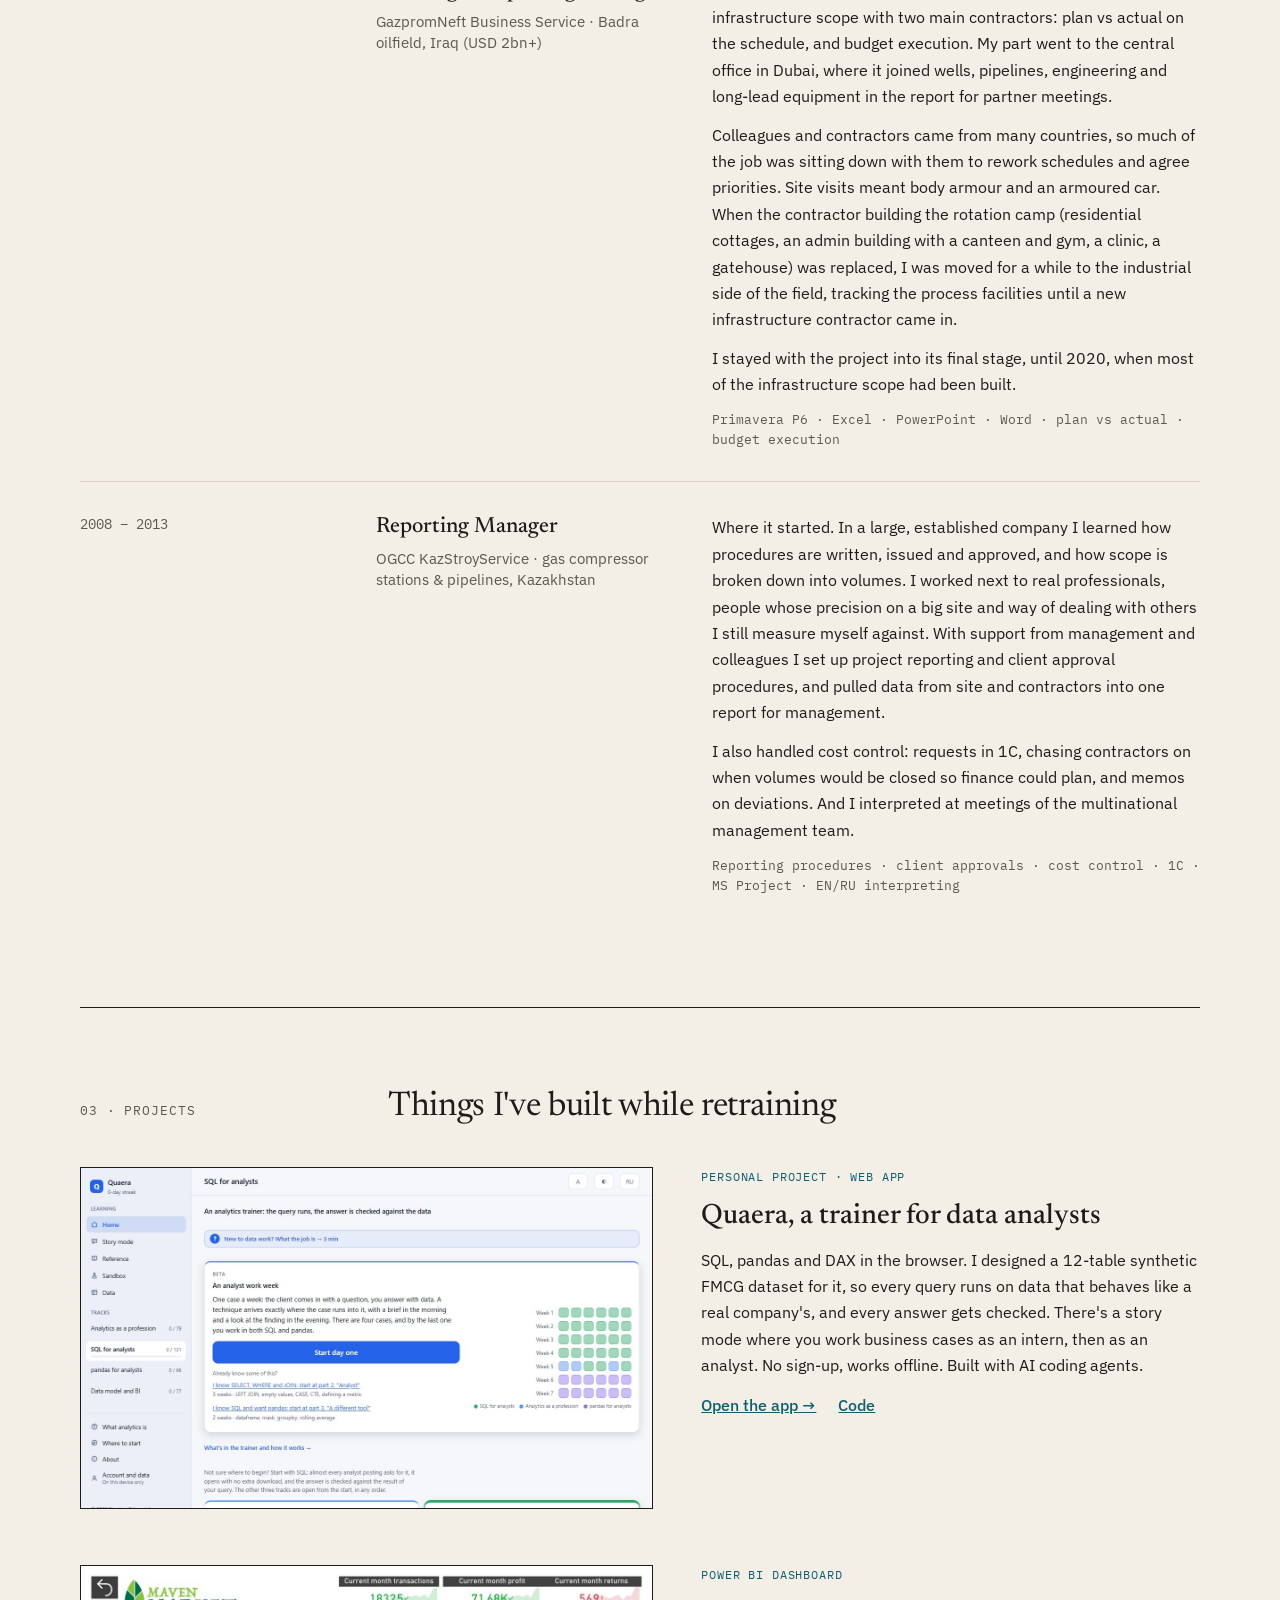
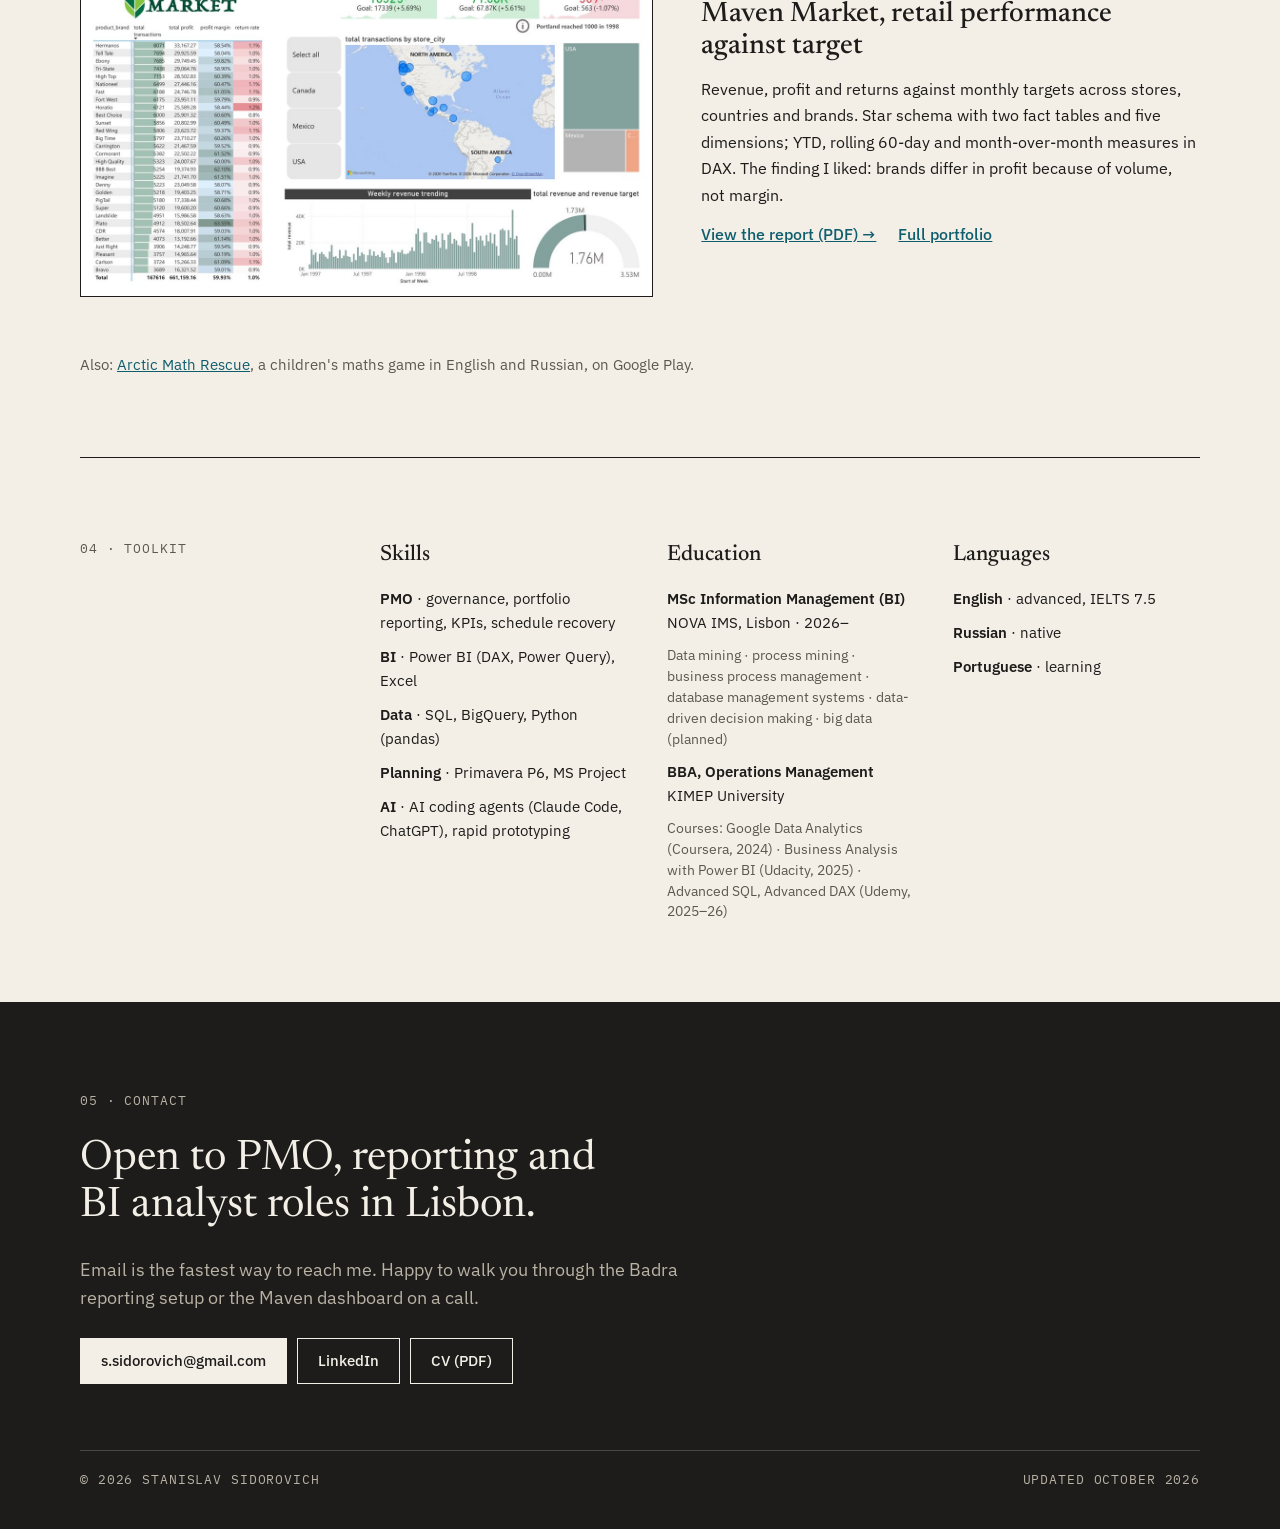
==== commit 74de8be5: "Honest wording on AI-assisted SQL/DAX Co-Authored-By: Claude Opus 5.5 <noreply@anthropic.com> Claude" ====
--- a/index.html
+++ b/index.html
@@ -88,7 +88,7 @@
       <div class="body">
         <h2>Between the site and the management meeting</h2>
         <p>For most of my career I've been the person in the middle: collecting numbers from contractors and colleagues, checking them against what is really happening on site, and writing it up so management knows what happened, why, and what needs a decision. Badra showed me the kind of team I want to work in: everyone knew their job, and the head of department never left you alone with a hard problem.</p>
-        <p>The turn towards data started before Lisbon. A family member who works in tech suggested I try it. In 2024 I took the Google Data Analytics course, in 2025 Business Analysis with Power BI at Udacity, then SQL and DAX, and built Quaera along the way. I write the SQL and DAX myself; for app code I work with AI agents: I set the task, check the result and steer. That is how Quaera and this site were made.</p>
+        <p>The turn towards data started before Lisbon. A family member who works in tech suggested I try it. In 2024 I took the Google Data Analytics course, in 2025 Business Analysis with Power BI at Udacity, then SQL and DAX, and built Quaera along the way. I work with AI agents for SQL, DAX and code: I frame the business question, check every result against the data and steer until it is right. That is how Quaera and this site were made.</p>
         <p>After twelve years I decided to change country and field at once. I came to Lisbon for the MSc at NOVA IMS. It joins BI with data mining, process mining and business process management, which is the analytical side of what I did on projects for years. Now I want to build it on solid methods.</p>
       </div>
     </div>
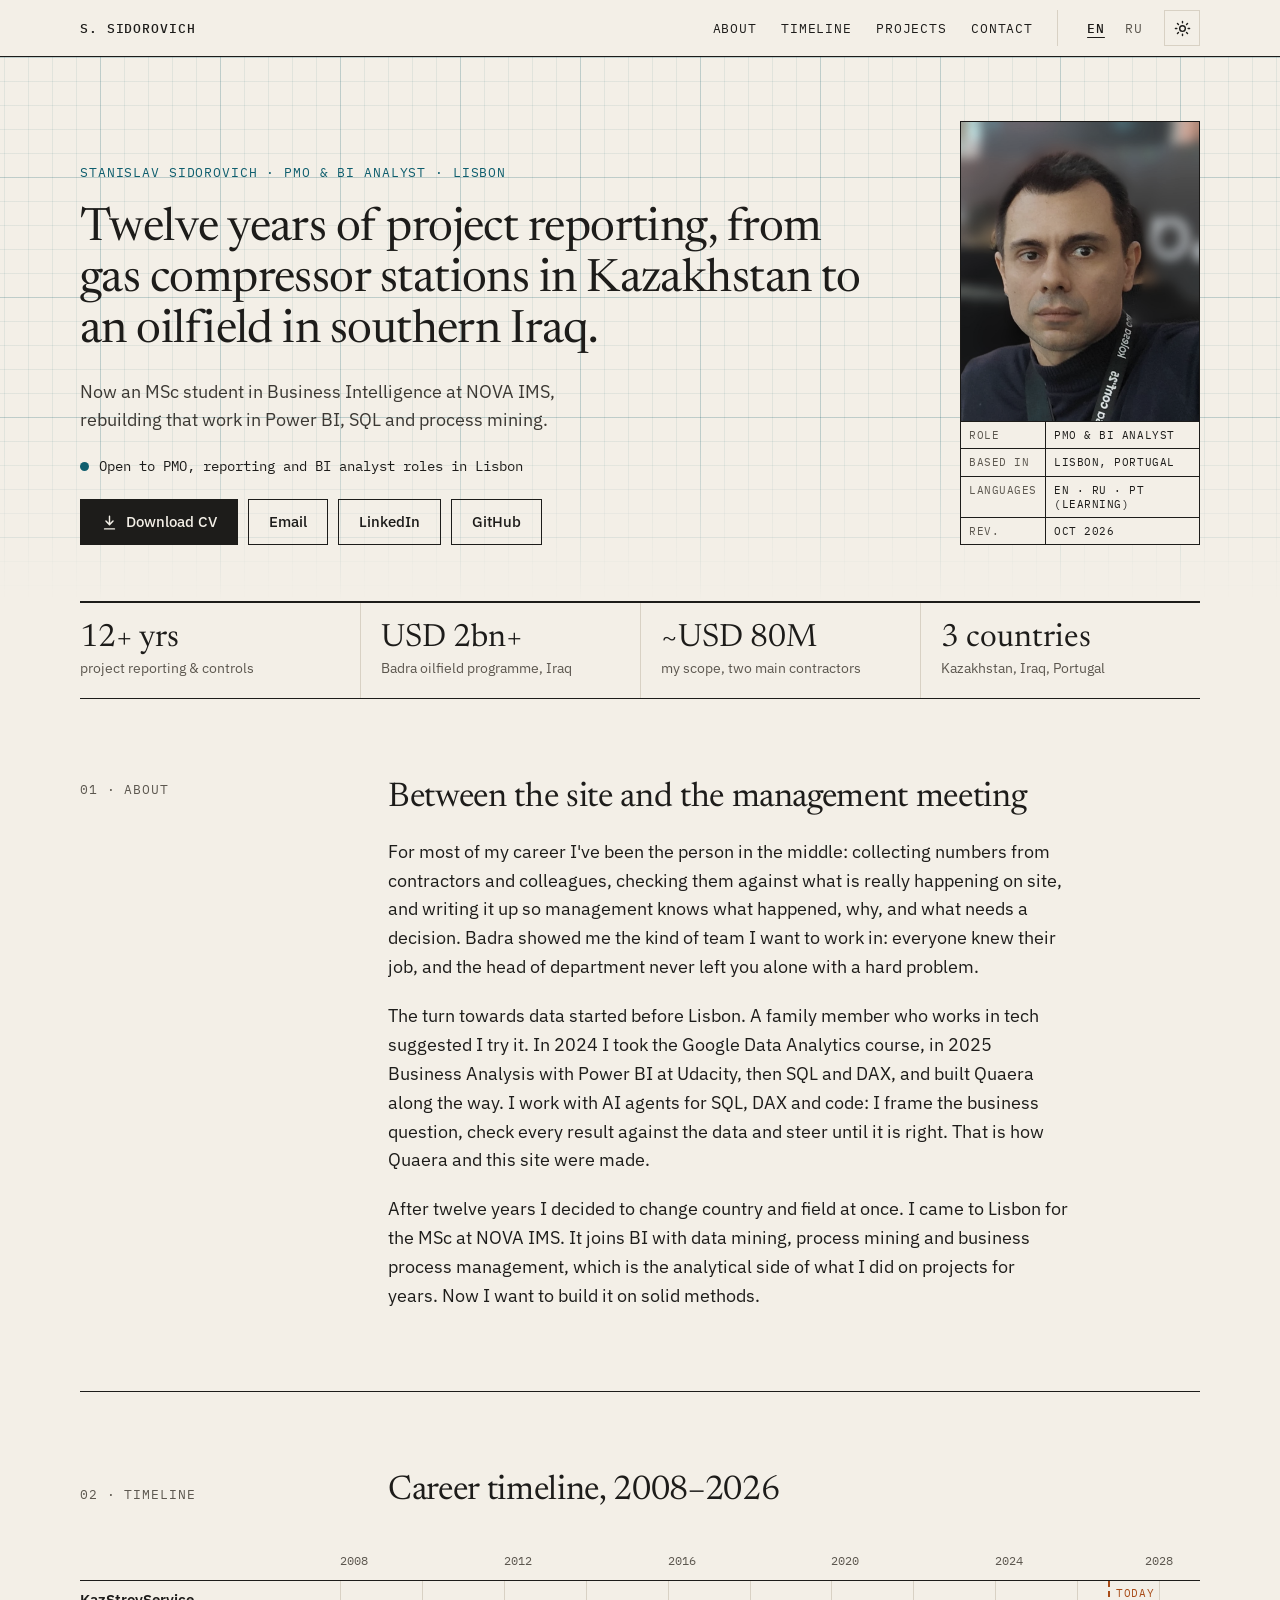
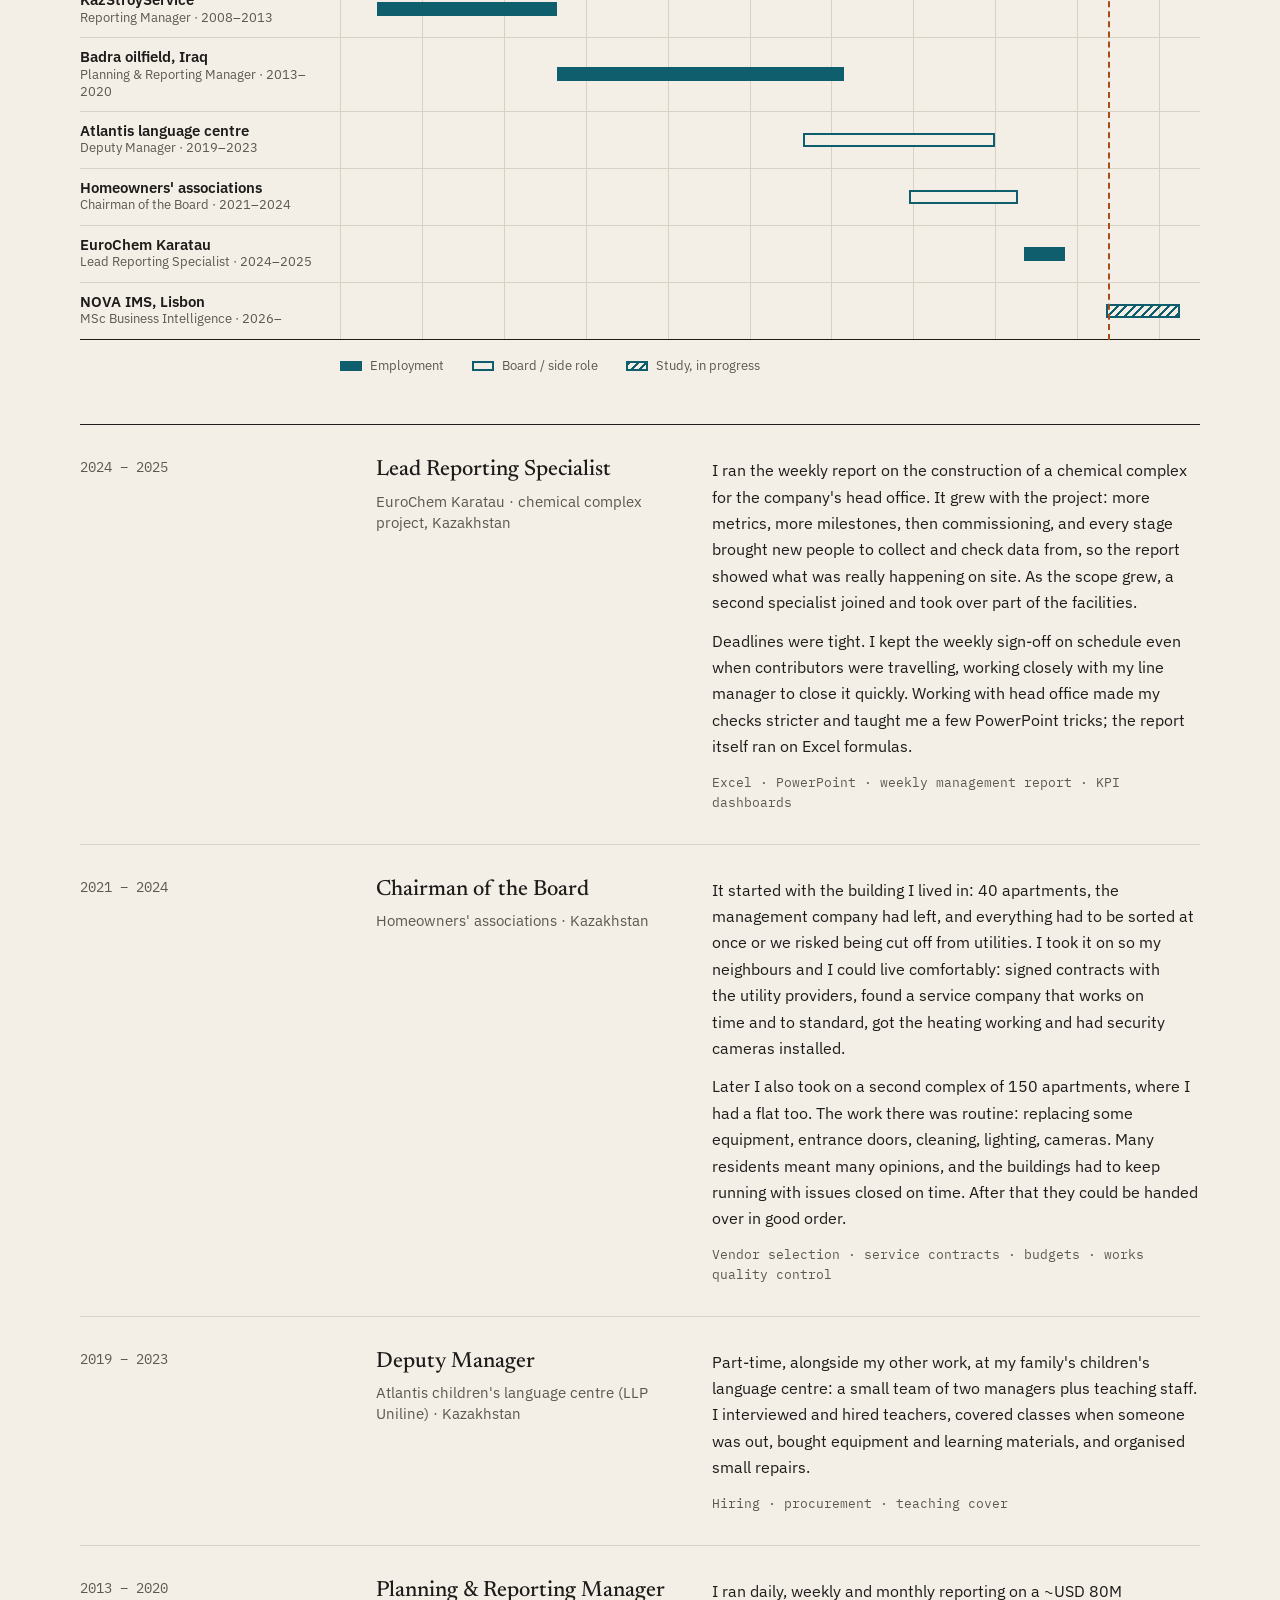
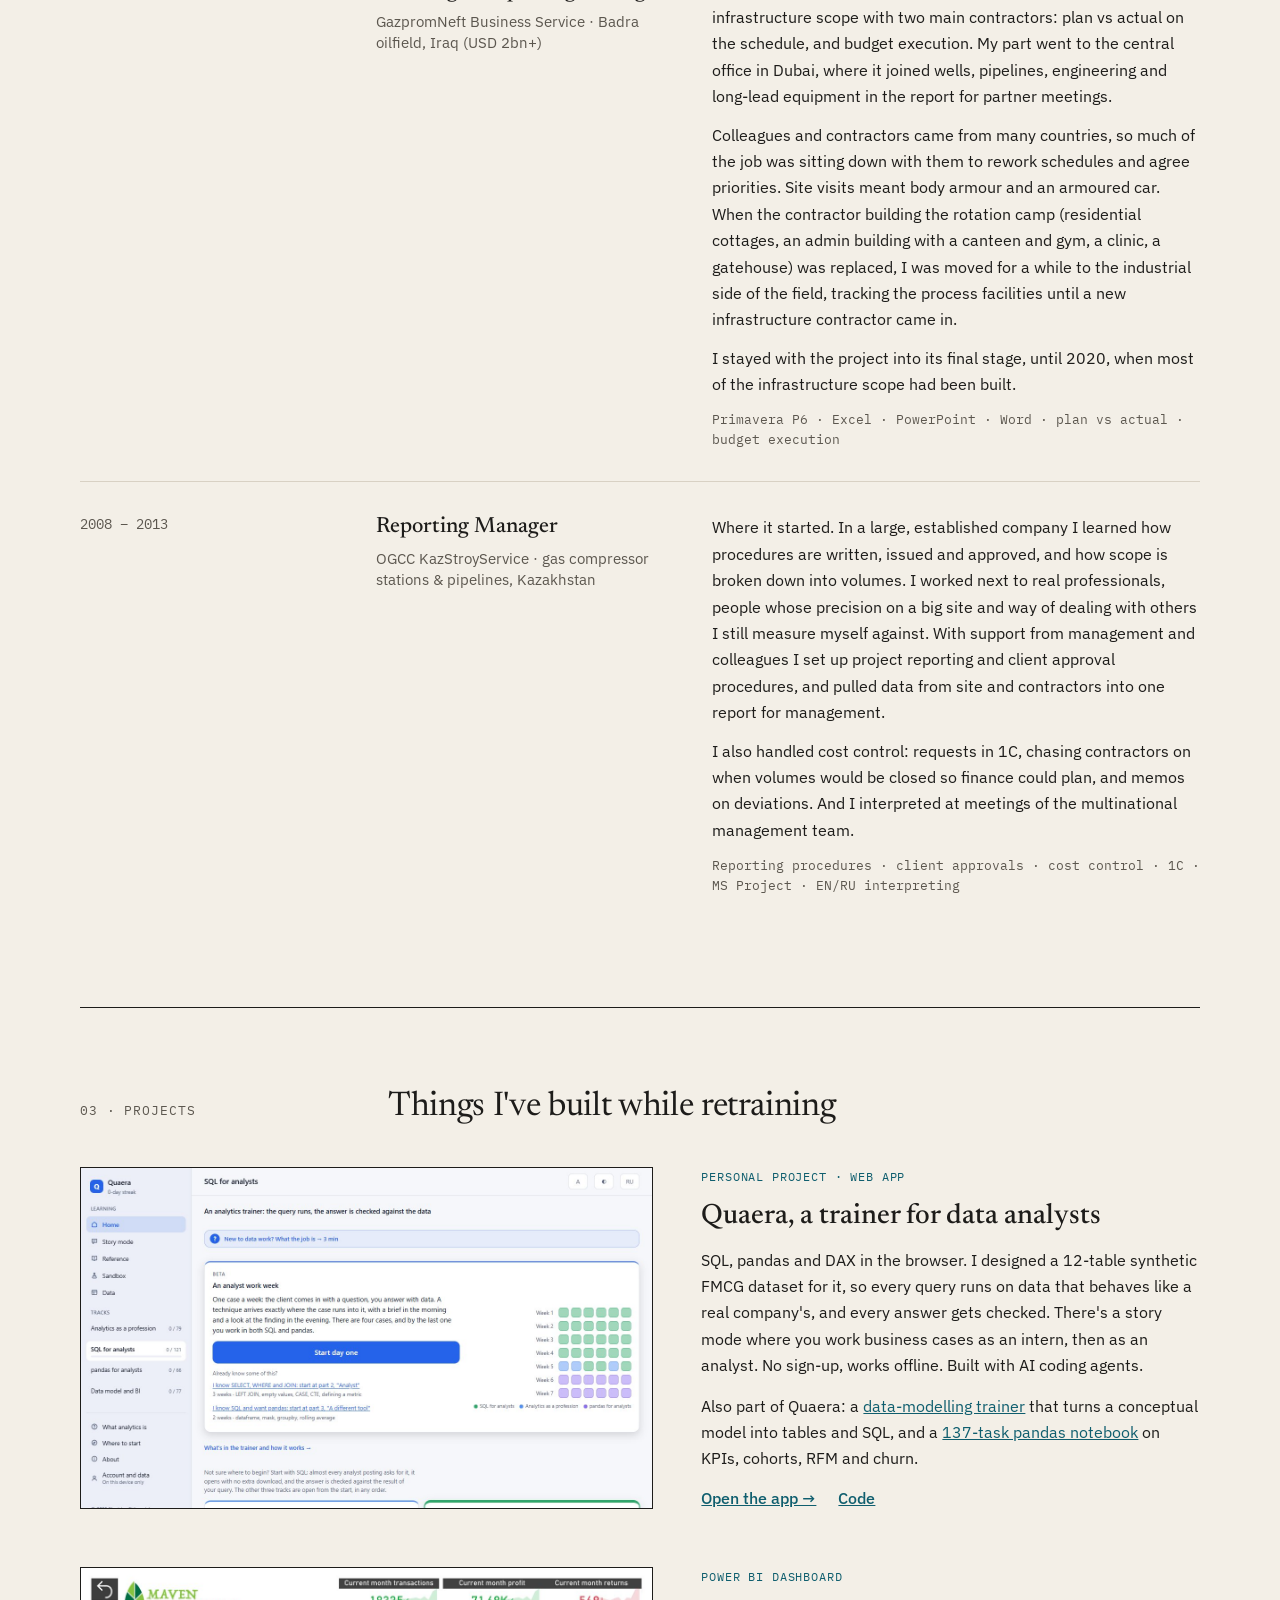
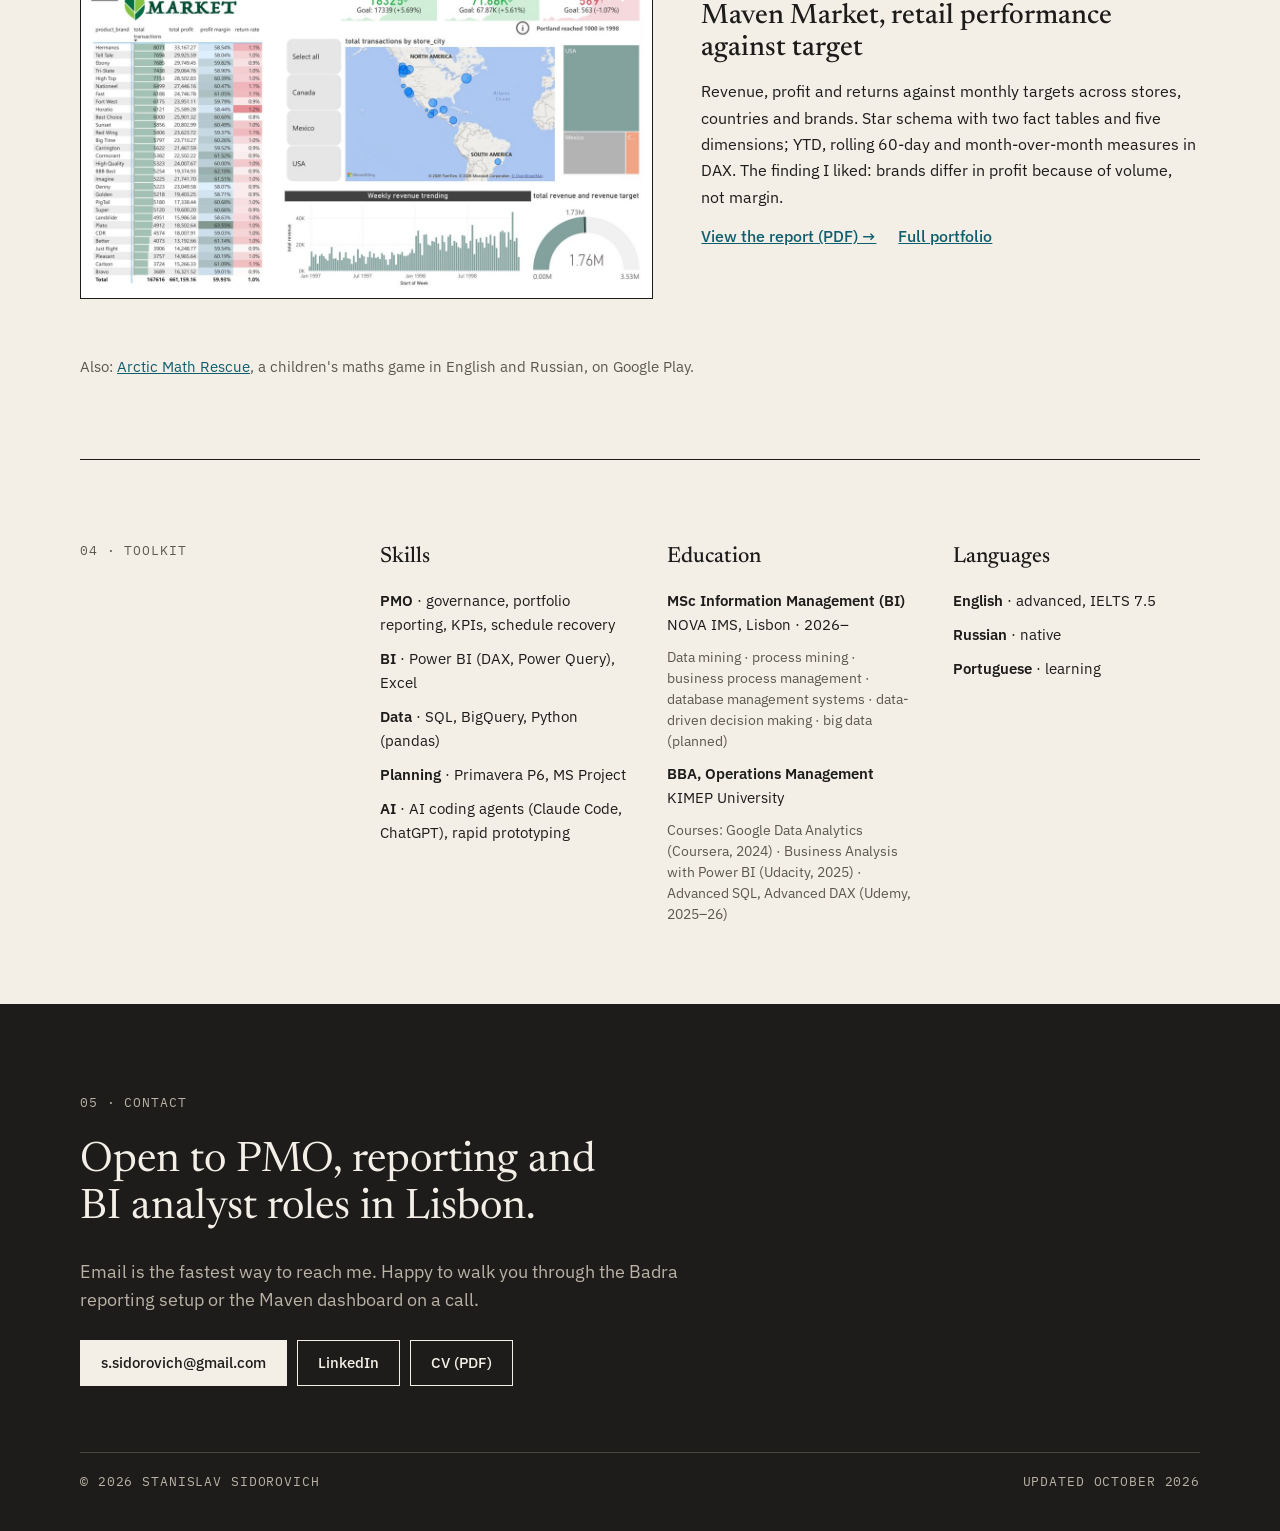
==== commit 7b363f3b: "Add model.quaera.app and pandas.quaera.app links to Quaera card Co-Authored-By: Claude Opus 5.5 <nor" ====
--- a/index.html
+++ b/index.html
@@ -202,6 +202,7 @@
         <div class="mono">Personal project · web app</div>
         <h3>Quaera, a trainer for data analysts</h3>
         <p>SQL, pandas and DAX in the browser. I designed a 12-table synthetic FMCG dataset for it, so every query runs on data that behaves like a real company's, and every answer gets checked. There's a story mode where you work business cases as an intern, then as an analyst. No sign-up, works offline. Built with AI coding agents.</p>
+        <p>Also part of Quaera: a <a href="https://model.quaera.app" target="_blank" rel="noopener">data-modelling trainer</a> that turns a conceptual model into tables and SQL, and a <a href="https://pandas.quaera.app" target="_blank" rel="noopener">137-task pandas notebook</a> on KPIs, cohorts, RFM and churn.</p>
         <div class="links">
           <a href="https://quaera.app" target="_blank" rel="noopener">Open the app →</a>
           <a href="https://github.com/StanislavSidorovich/Quaera" target="_blank" rel="noopener">Code</a>
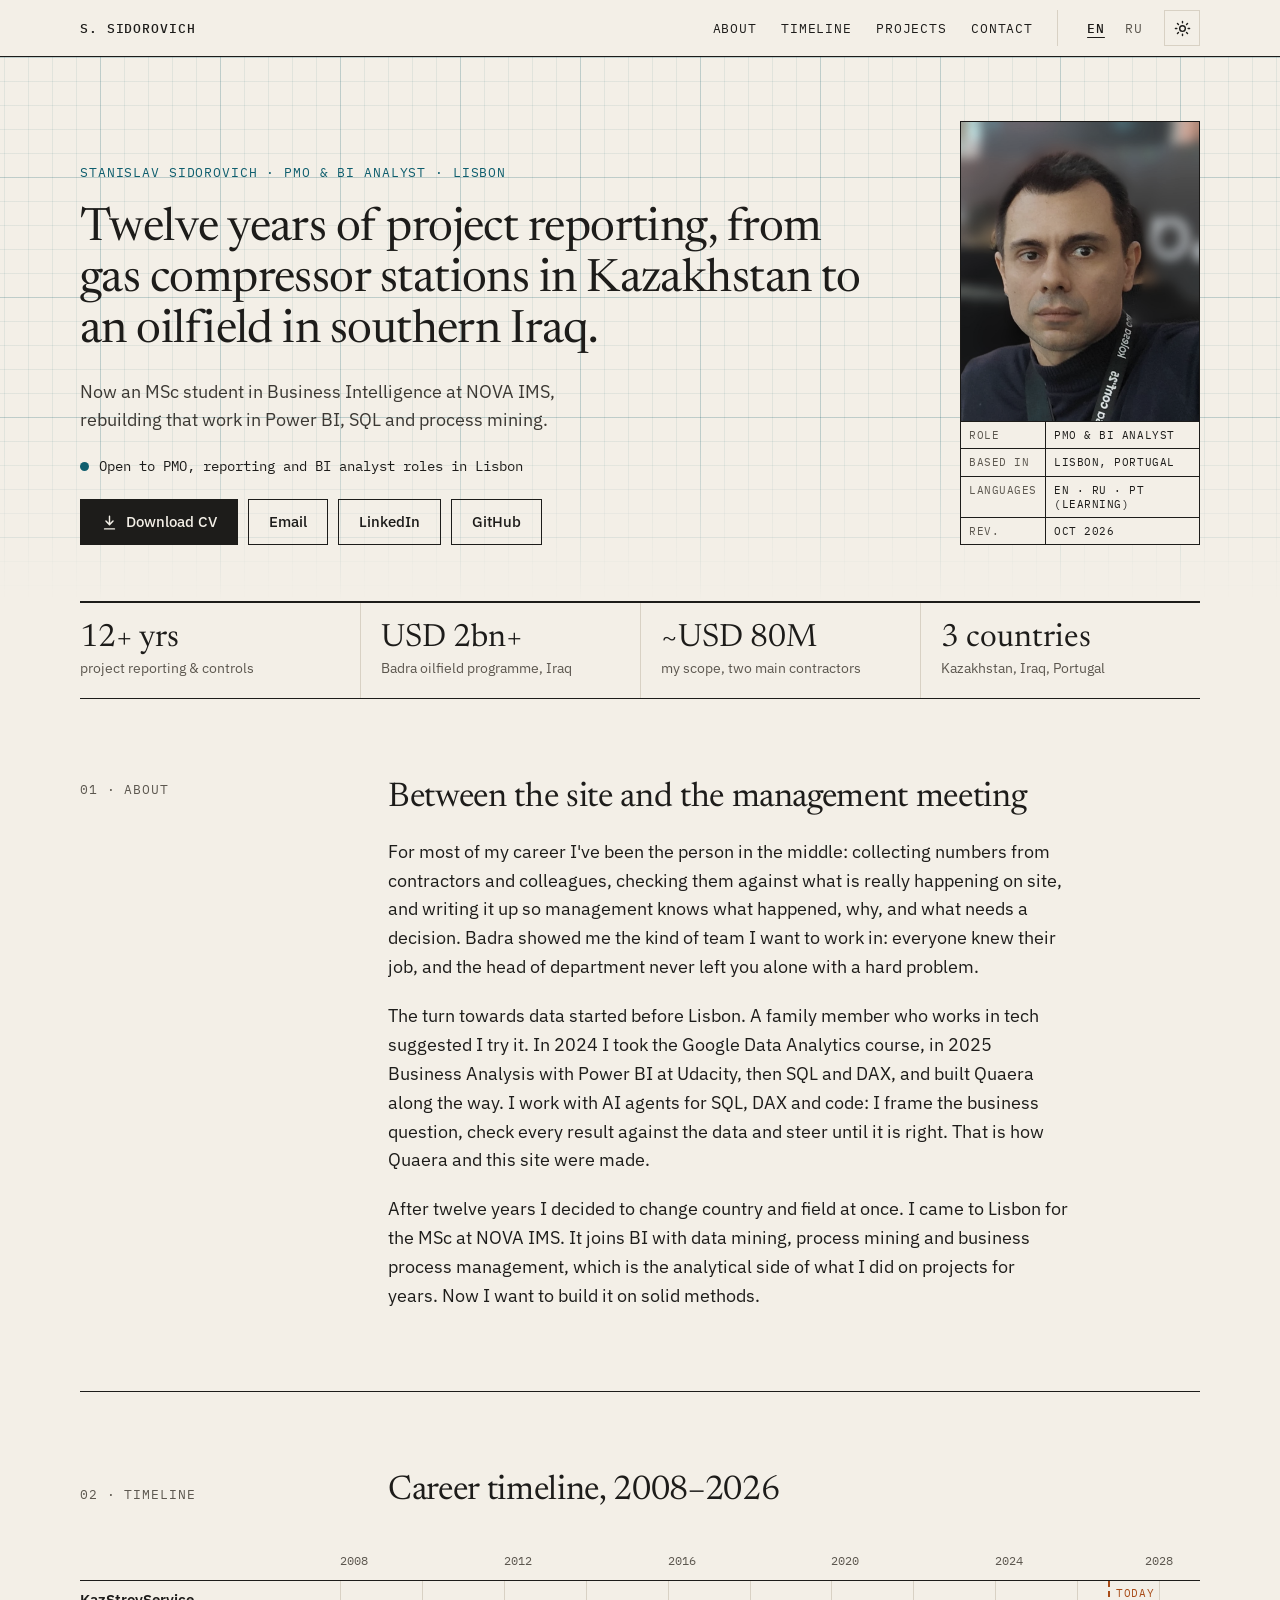
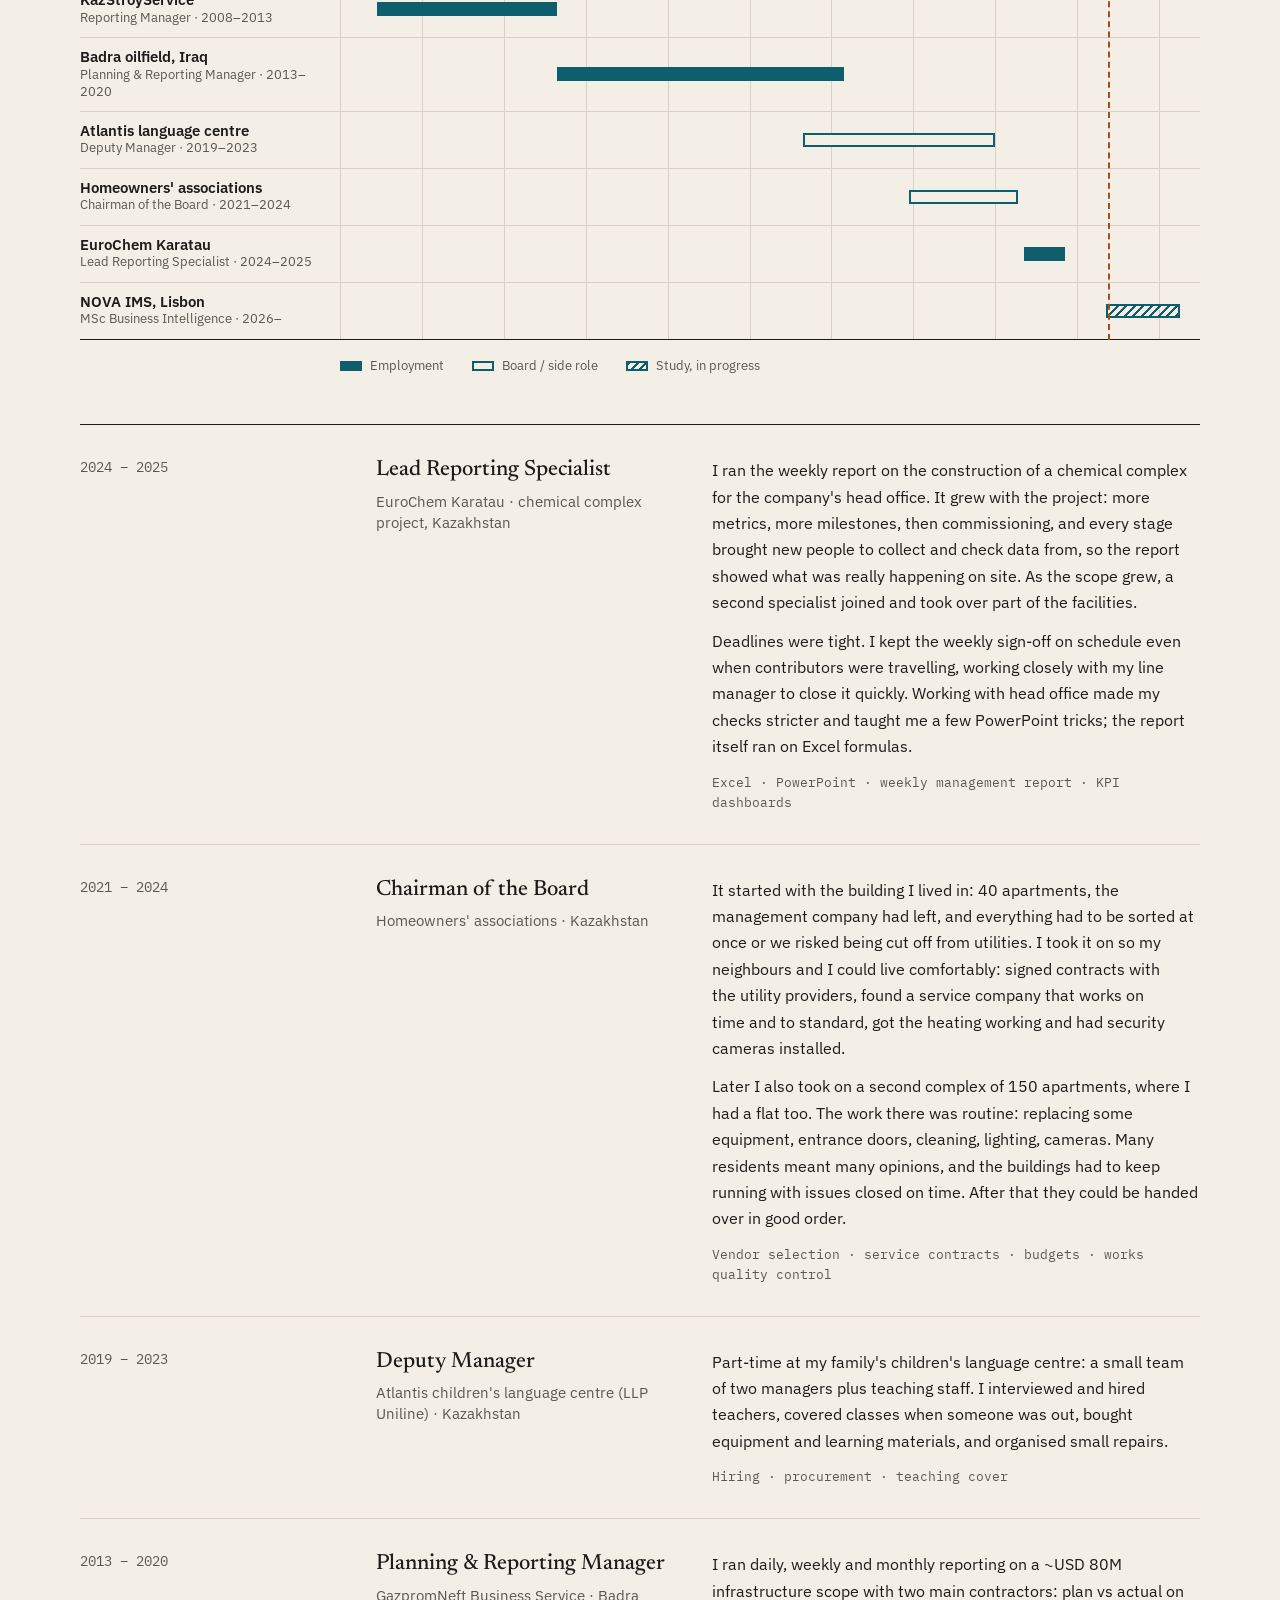
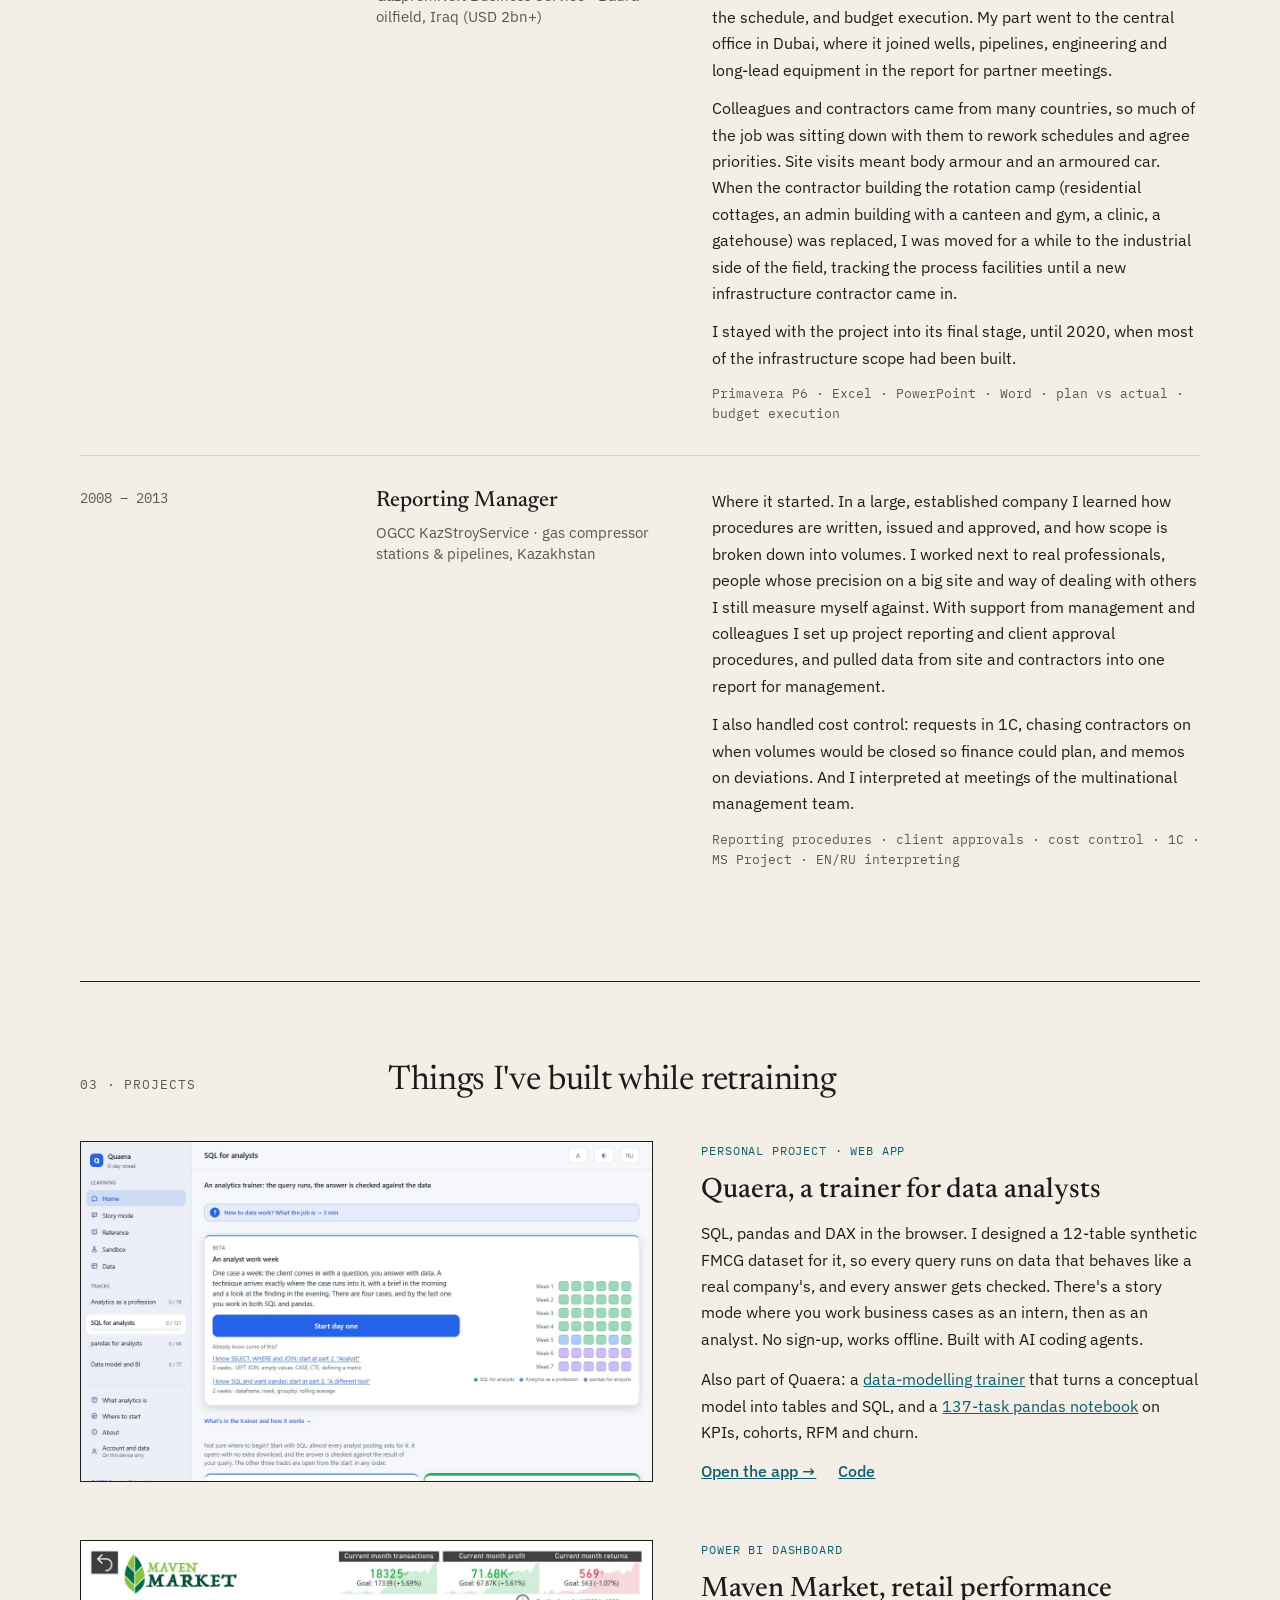
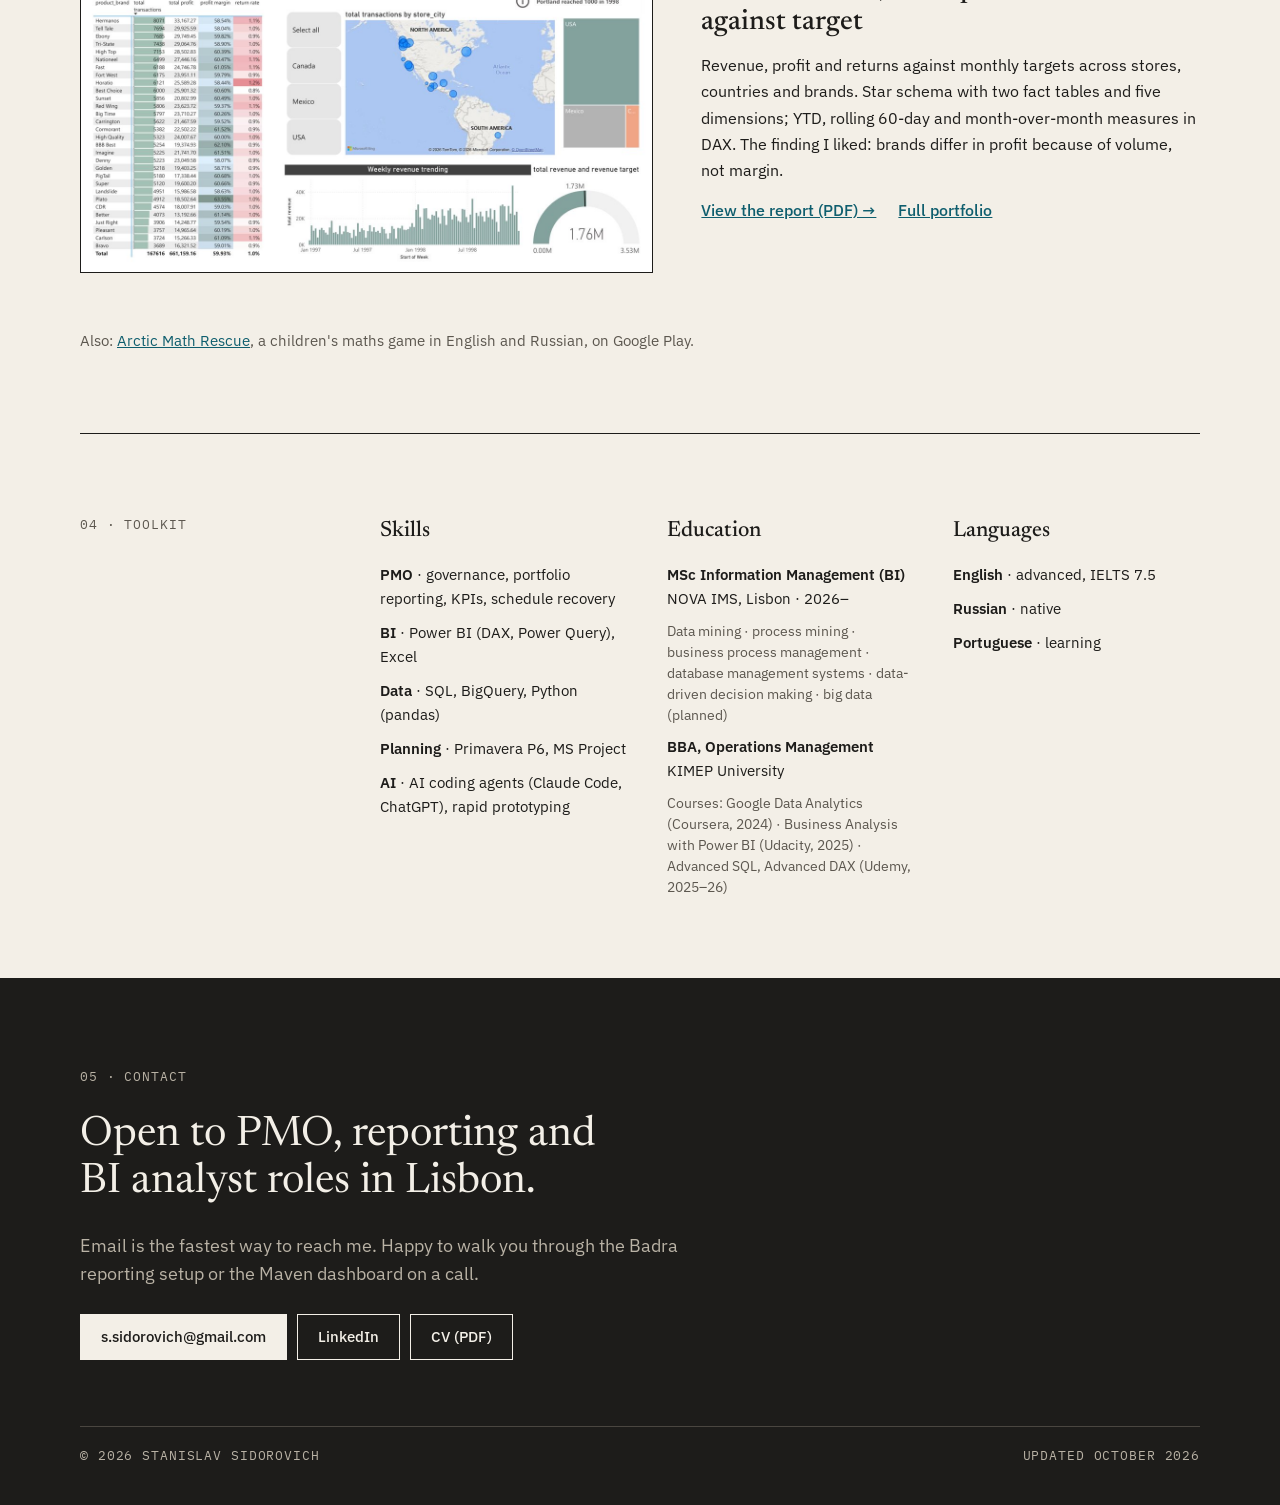
==== commit 5844b15b: "Drop 'alongside my other work' from Atlantis entry Co-Authored-By: Claude Opus 5.5 <noreply@anthropi" ====
--- a/index.html
+++ b/index.html
@@ -164,7 +164,7 @@
         <time>2019 – 2023</time>
         <div><h3>Deputy Manager</h3><div class="org">Atlantis children's language centre (LLP Uniline) · Kazakhstan</div></div>
         <div class="desc">
-          <p>Part-time, alongside my other work, at my family's children's language centre: a small team of two managers plus teaching staff. I interviewed and hired teachers, covered classes when someone was out, bought equipment and learning materials, and organised small repairs.</p>
+          <p>Part-time at my family's children's language centre: a small team of two managers plus teaching staff. I interviewed and hired teachers, covered classes when someone was out, bought equipment and learning materials, and organised small repairs.</p>
           <div class="tools">Hiring · procurement · teaching cover</div>
         </div>
       </article>
